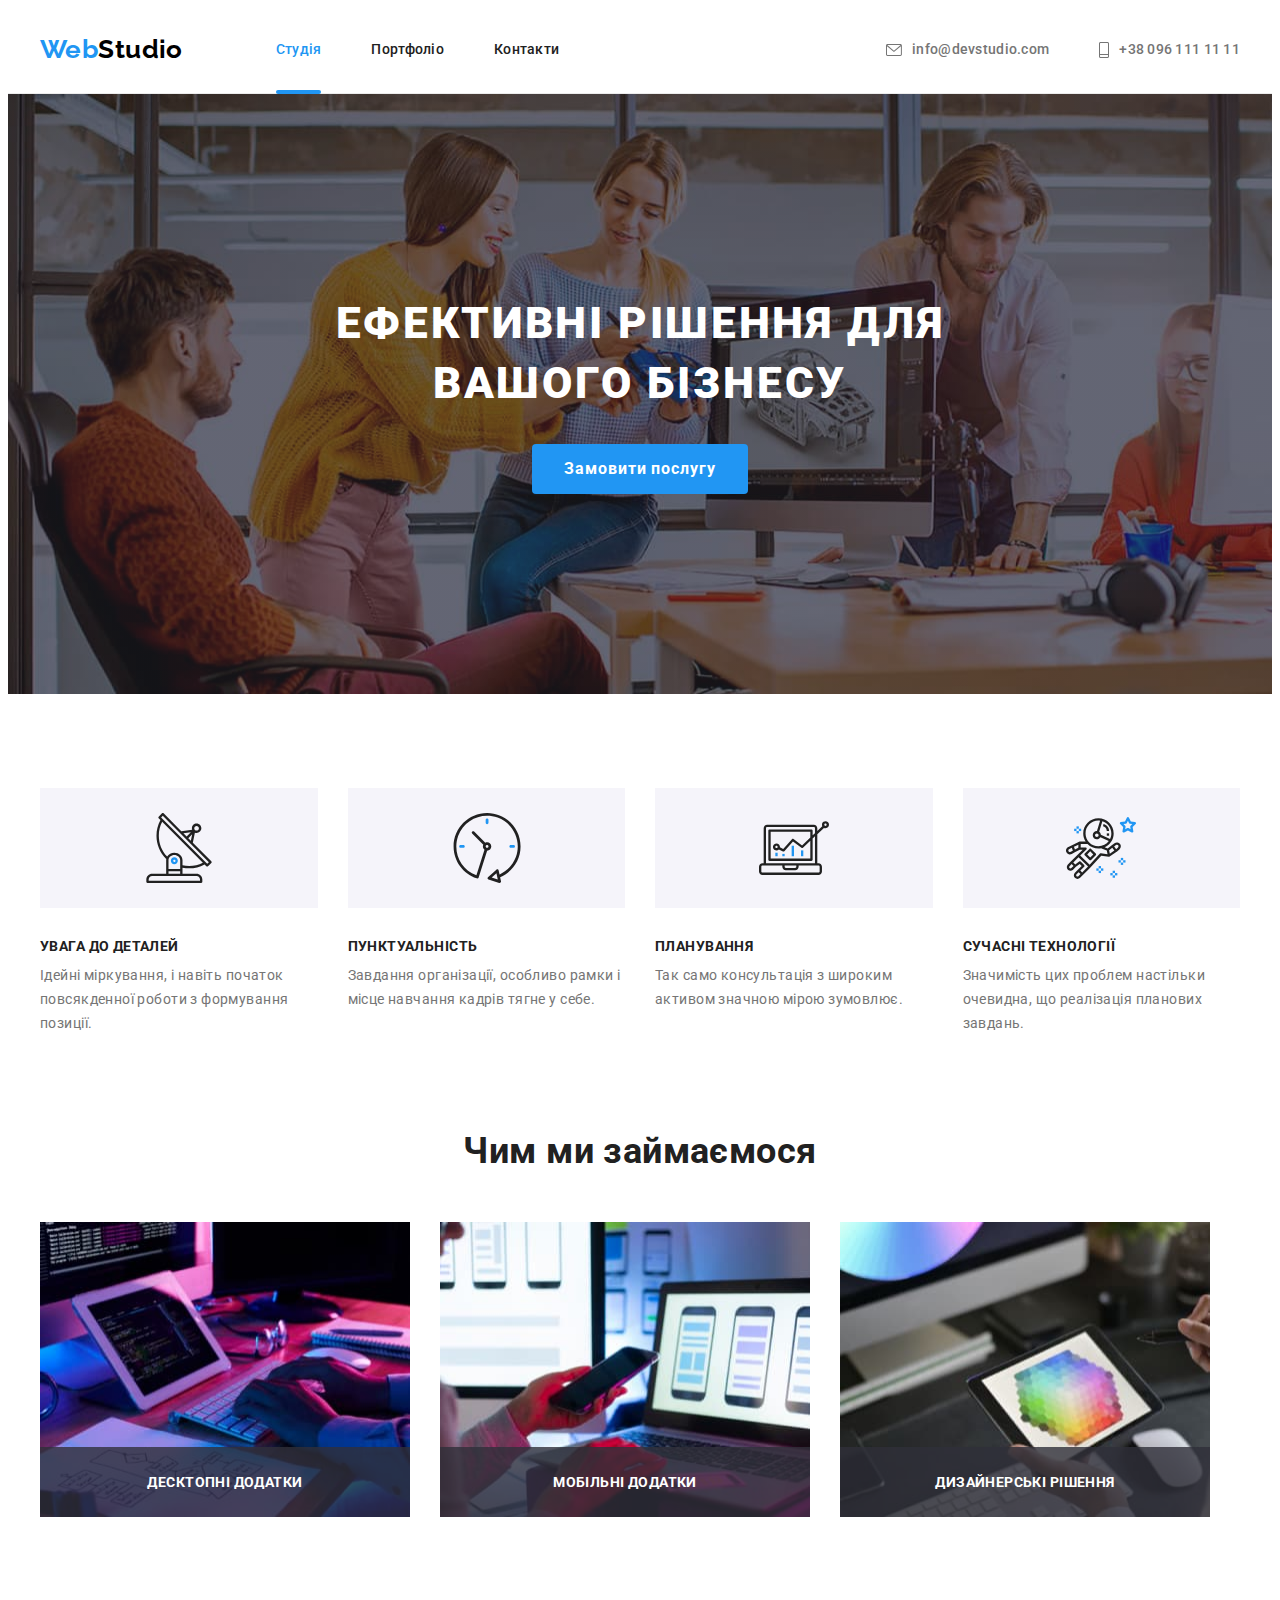
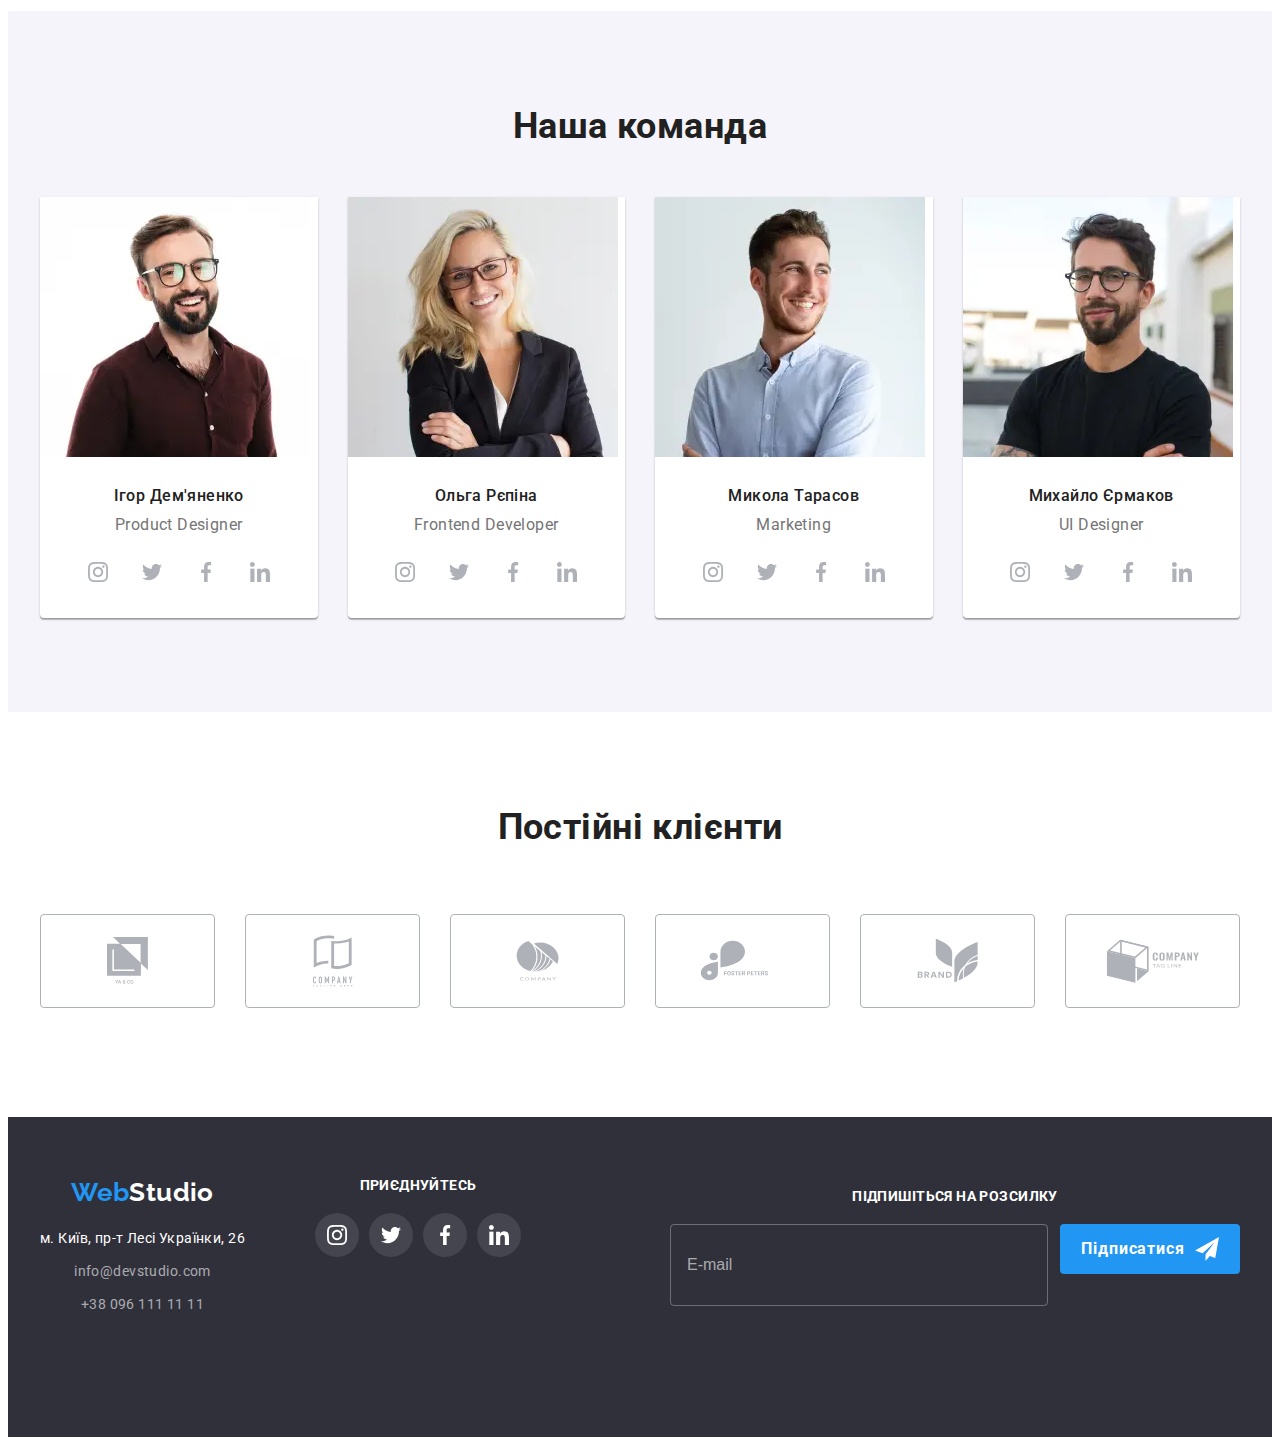
==== index.html @ ccbf3882 "added corrections mobile-menu" ====
<!DOCTYPE html>
<html lang="uk">

<head>
    <meta charset="UTF-8">
    <meta http-equiv="X-UA-Compatible" content="IE=edge">
    <meta name="viewport" content="width=<device-width>, initial-scale=1.0">
    <title>Студіяt</title>
    <link rel="preconnect" href="https://fonts.googleapis.com">
    <link rel="preconnect" href="https://fonts.gstatic.com" crossorigin>
    <link
        href="https://fonts.googleapis.com/css2?family=Raleway:wght@700&family=Roboto:wght@400;500;700;900&display=swap"
        rel="stylesheet">
    <link rel="stylesheet" href="https://cdnjs.cloudflare.com/ajax/libs/modern-normalize/1.1.0/modern-normalize.min.css"
        integrity="sha512-wpPYUAdjBVSE4KJnH1VR1HeZfpl1ub8YT/NKx4PuQ5NmX2tKuGu6U/JRp5y+Y8XG2tV+wKQpNHVUX03MfMFn9Q=="
        crossorigin="anonymous" referrerpolicy="no-referrer" />
    <link rel="stylesheet" href="./css/main.min.css">
</head>

<body>

    <header class="header">
        <div class="container header-container">
            <nav class="nav">
                <a class="header-logo link" href="./index.html" lang="en"><span class="part-logo">Web</span>Studio</a>
                <ul class="nav-list list">
                    <li class="nav-list__item"><a class="nav__link link current" href="./index.html">Студія</a></li>
                    <li class="nav-list__item"><a class="nav__link link" href="./portfolio.html">Портфоліо</a></li>
                    <li class="nav-list__item"><a class="nav__link link" href="">Контакти</a></li>
                </ul>
            </nav>
            <button type="button" class="mobile-open-btn" data-menu-open>
                <svg class="mobile-open-btn__icon" width="40" height="40" aria-label="Перемикач мобільного меню">
                    <use href="./images/symbol-defs.svg#burger-menu-icon"></use>
                </svg>
            </button>


            <ul class="contacts list">
                <li>
                    <a class="contact contact__mail link" href="mailto:info@devstudio.com">
                        <svg class="contact__icon" width="16" height="12">
                            <use href="./images/symbol-defs.svg#icon-envelope"></use>
                        </svg>
                        info@devstudio.com
                    </a>
                </li>
                <li>
                    <a class="contact contact__tel link" href="tel:+380961111111">
                        <svg class="contact__icon" width="10" height="16">
                            <use href="./images/symbol-defs.svg#icon-mobile"></use>
                        </svg>
                        +38 096 111 11 11
                    </a>
                </li>
            </ul>
        
        </div>
        <div class="mobile-menu" data-menu>
            <div class="container mobile-menu__container">
                <button type="button" class="mobile-close-btn" data-menu-close>
                    <svg class="mobile-close-btn__icon" width="40" height="40">
                        <use href="./images/symbol-defs.svg#icon-close_menu"></use>
                    </svg>
                </button>
                <ul class="menu-list list">
                    <li class="menu-list__item"><a class="menu__link link" href="./index.html">Студія</a></li>
                    <li class="menu-list__item"><a class="menu__link link" href="./portfolio.html">Портфоліо</a></li>
                    <li class="menu-list__item"><a class="menu__link link" href="">Контакти</a></li>
                </ul>

                <ul class="menu-contacts list">
                    <li class="menu-contact__icon">
                        <a class="menu-contact menu-contact__tel link" href="tel:+380961111111">
                            +38 096 111 11 11
                        </a>
                    </li>
                    <li class="menu-contact__icon">
                        <a class="menu-contact menu-contact__mail link" href="mailto:info@devstudio.com">
                            info@devstudio.com
                        </a>
                    </li>
                </ul>

                <ul class="menu-social list">
                    <li class="menu-social__item"><a href="" class="menu-social__link link"> Instagram </a></li>
                    <li class="menu-social__item"><a href="" class="menu-social__link link"> Twitter </a></li>
                    <li class="menu-social__item"><a href="" class="menu-social__link link"> Facebook </a></li>
                    <li class="menu-social__item"><a href="" class="menu-social__link link"> LinkedIn </a></li>
                </ul>
            </div>
        </div>
    </header>

    <main>

        <!-- Герой --> 
        <section class=" hero">
            <div class="container">
                <h1 class="hero-title"> Ефективні рішення для вашого бізнесу </h1>
                <button class="main-button" type="button" data-modal-open>Замовити послугу</button>
            </div>
        </section>

        <!---Переваги-->
        <section class="section"> 
            <h2 hidden> Переваги </h2>
            <div class="container">
            <ul class="features-list list">
                <li class="features-list__item">
                    <div class="features-icon">
                        <svg class="antenna-icon" width="70" height="70">
                            <use href="./images/symbol-defs.svg#icon-antenna"></use>
                        </svg>
                    </div>
                    <h3 class="title-list"> УВАГА ДО ДЕТАЛЕЙ </h3>
                    <p class="decription">
                        Ідейні міркування, і навіть початок повсякденної роботи з формування позиції.
                    </p>
                </li>

                <li class="features-list__item">
                    <div class="features-icon">
                        <svg class="antenna-icon" width="70" height="70">
                            <use href="./images/symbol-defs.svg#icon-clock"></use>
                        </svg>
                    </div>
                    <h3 class="title-list">ПУНКТУАЛЬНІСТЬ</h3>
                    <p class="decription">
                        Завдання організації, особливо рамки і місце навчання кадрів тягне у себе.
                    </p>
                </li>

                <li class="features-list__item">
                    <div class="features-icon">
                        <svg class="antenna-icon" width="70" height="70">
                            <use href="./images/symbol-defs.svg#icon-diagram"></use>
                        </svg>
                    </div>
                    <h3 class="title-list">ПЛАНУВАННЯ</h3>
                    <p class="decription">
                        Так само консультація з широким активом значною мірою зумовлює.
                    </p>
                </li>
                <li class="features-list__item">
                    <div class="features-icon">
                        <svg class="antenna-icon" width="70" height="70">
                            <use href="./images/symbol-defs.svg#icon-astronaut"></use>
                        </svg>
                    </div>
                    <h3 class="title-list">СУЧАСНІ ТЕХНОЛОГІЇ</h3>
                    <p class="decription">
                        Значимість цих проблем настільки очевидна, що реалізація планових завдань.
                    </p>
                </li>
            </ul>
            </div>
        </section>

        <!---Опис роботи-->
        <section class="section-work">
            <div class="container">
                <h2 class="title-section">Чим ми займаємося</h2>
                <ul class="work-list list">
                    <li class="work-list__item">
                        <img class="img" src="./images/hw-1/box-1.jpg" alt="Друкує на клавіатурі" width="370"
                            height="295">
                        <div class="desc-overlay">
                            Десктопні додатки
                        </div>
                    </li>
                    <li class="work-list__item">
                        <img class="img" src="./images/hw-1/box-2.jpg" alt="Працює з телефоном та ноутбуком" width="370"
                            height="295">
                        <div class="desc-overlay">
                            Мобільні додатки
                        </div>
                    </li>
                    <li class="work-list__item">
                        <img class="img" src="./images/hw-1/box-3.jpg" alt="Працює на планшеті" width="370"
                            height="295">
                        <div class="desc-overlay">
                            Дизайнерські рішення
                        </div>
                    </li>
                </ul>
            </div>
        </section>

        <!---Перелік команди-->
        <section class=" section section-team">
            <div class="container">
                <h2 class="title-section"> Наша команда </h2>
                <ul class="list-card list">
                    <li class="list-card__item">
                        <picture>
                            <source
                            srcset= "./images/hw-8/dextop-team-1.webp 1x, ./images/hw-8/dextop-team-1@2x.webp 2x"
                            media="(min-width: 1200px)"
                            type="image/webp"
                            >
                            <source srcset="./images/hw-8/dextop-team-1.jpg 1x, ./images/hw-8/dextop-team-1@2x.jpg 2x" media="(min-width: 1200px)">
                            <source srcset="./images/hw-8/tablet-team-1.webp 1x, ./images/hw-8/tablet-team-1@2x.webp 2x" media="(min-width: 768px)" type="image/webp">
                            <source srcset="./images/hw-8/tablet-team-1.jpg 1x, ./images/hw-8/tablet-team-1@2x.jpg 2x" media="(min-width: 768px)">
                            <source srcset="./images/hw-8/team-1.webp 1x, ./images/hw-8/team-1@2x.webp 2x" media="(max-width: 767px)" type="image/webp">
                            <source srcset="./images/hw-8/team-1.jpg 1x, ./images/hw-8/team-1@2x.jpg 2x" media="(max-width: 767px)" >
                        <img class="img-cards" src="./images/hw-8/team-1.jpg" alt="Чоловік в коричневій сорочці" >
                        </picture>
                        <div class="list-card-desc">
                            <h3 class="title-card"> Ігор Дем'яненко </h3>
                            <p lang="en" class="desc-card"> Product Designer </p>
                            <ul class="social-list list">
                                <li class="social-list__item">
                                    <a class="social-list__link" href="">
                                        <svg class="social-list__icon" width="20" height="20">
                                            <use href="./images/symbol-defs.svg#icon-instagram"></use>
                                        </svg>
                                    </a>
                                </li>
                                <li class="social-list__item">
                                    <a class="social-list__link" href="">
                                        <svg class="social-list__icon" width="20" height="20">
                                            <use href="./images/symbol-defs.svg#icon-twitter"></use>
                                        </svg>
                                    </a>
                                </li>
                                <li class="social-list__item">
                                    <a class="social-list__link" href="">
                                        <svg class="social-list__icon" width="20" height="20">
                                            <use href="./images/symbol-defs.svg#icon-facebook"></use>
                                        </svg>
                                    </a>
                                </li>
                                <li class="social-list__item">
                                    <a class="social-list__link" href="">
                                        <svg class="social-list__icon" width="20" height="20">
                                            <use href="./images/symbol-defs.svg#icon-linkedin"></use>
                                        </svg>
                                    </a>
                                </li>
                            </ul>
                        </div>
                    </li>

                    <li class="list-card__item">
                        <picture>
                            <source srcset="./images/hw-8/dextop-team-2.webp 1x, ./images/hw-8/dextop-team-2@2x.webp 2x"
                                media="(min-width: 1200px)" type="image/webp">
                            <source srcset="./images/hw-8/dextop-team-2.jpg 1x, ./images/hw-8/dextop-team-2@2x.jpg 2x"
                                media="(min-width: 1200px)">
                            <source srcset="./images/hw-8/tablet-team-2.webp 1x, ./images/hw-8/tablet-team-2@2x.webp 2x"
                                media="(min-width: 768px)" type="image/webp">
                            <source srcset="./images/hw-8/tablet-team-2.jpg 1x, ./images/hw-8/tablet-team-2@2x.jpg 2x"
                                media="(min-width: 768px)">
                            <source srcset="./images/hw-8/team-2.webp 1x, ./images/hw-8/team-2@2x.webp 2x" media="(max-width: 767px)"
                                type="image/webp">
                            <source srcset="./images/hw-8/team-2.jpg 1x, ./images/hw-8/team-2@2x.jpg 2x" media="(max-width: 767px)">
                            <img class="img-cards" src="./images/hw-8/team-2.jpg" alt="Жінка в піджаку">
                        </picture>

                        <div class="list-card-desc">
                            <h3 class="title-card"> Ольга Рєпіна </h3>
                            <p lang="en" class="desc-card"> Frontend Developer </p>
                            <ul class="social-list list">
                                <li class="social-list__item">
                                    <a class="social-list__link" href="">
                                        <svg class="social-list__icon" width="20" height="20">
                                            <use href="./images/symbol-defs.svg#icon-instagram"></use>
                                        </svg>
                                    </a>
                                </li>
                                <li class="social-list__item">
                                    <a class="social-list__link" href="">
                                        <svg class="social-list__icon" width="20" height="20">
                                            <use href="./images/symbol-defs.svg#icon-twitter"></use>
                                        </svg>
                                    </a>
                                </li>
                                <li class="social-list__item">
                                    <a class="social-list__link" href="">
                                        <svg class="social-list__icon" width="20" height="20">
                                            <use href="./images/symbol-defs.svg#icon-facebook"></use>
                                        </svg>
                                    </a>
                                </li>
                                <li class="social-list__item">
                                    <a class="social-list__link" href="">
                                        <svg class="social-list__icon" width="20" height="20">
                                            <use href="./images/symbol-defs.svg#icon-linkedin"></use>
                                        </svg>
                                    </a>
                                </li>
                            </ul>
                        </div>
                    </li>

                    <li class="list-card__item">
                        <picture>
                            <source srcset="./images/hw-8/dextop-team-3.webp 1x, ./images/hw-8/dextop-team-3@2x.webp 2x"
                                media="(min-width: 1200px)" type="image/webp">
                            <source srcset="./images/hw-8/dextop-team-3.jpg 1x, ./images/hw-8/dextop-team-3@2x.jpg 2x"
                                media="(min-width: 1200px)">
                            <source srcset="./images/hw-8/tablet-team-3.webp 1x, ./images/hw-8/tablet-team-3@2x.webp 2x"
                                media="(min-width: 768px)" type="image/webp">
                            <source srcset="./images/hw-8/tablet-team-3.jpg 1x, ./images/hw-8/tablet-team-3@2x.jpg 2x"
                                media="(min-width: 768px)">
                            <source srcset="./images/hw-8/team-3.webp 1x, ./images/hw-8/team-3@2x.webp 2x" media="(max-width: 767px)"
                                type="image/webp">
                            <source srcset="./images/hw-8/team-3.jpg 1x, ./images/hw-8/team-3@2x.jpg 2x" media="(max-width: 767px)">
                            <img class="img-cards" src="./images/hw-8/team-3.jpg" alt="Чоловік в синій сорочці">
                        </picture>
                        
                        <div class="list-card-desc">
                            <h3 class="title-card"> Микола Тарасов </h3>
                            <p lang="en" class="desc-card"> Marketing </p>
                            <ul class="social-list list">
                                <li class="social-list__item">
                                    <a class="social-list__link" href="">
                                        <svg class="social-list__icon" width="20" height="20">
                                            <use href="./images/symbol-defs.svg#icon-instagram"></use>
                                        </svg>
                                    </a>
                                </li>
                                <li class="social-list__item">
                                    <a class="social-list__link" href="">
                                        <svg class="social-list__icon" width="20" height="20">
                                            <use href="./images/symbol-defs.svg#icon-twitter"></use>
                                        </svg>
                                    </a>
                                </li>
                                <li class="social-list__item">
                                    <a class="social-list__link" href="">
                                        <svg class="social-list__icon" width="20" height="20">
                                            <use href="./images/symbol-defs.svg#icon-facebook"></use>
                                        </svg>
                                    </a>
                                </li>
                                <li class="social-list__item">
                                    <a class="social-list__link" href="">
                                        <svg class="social-list__icon" width="20" height="20">
                                            <use href="./images/symbol-defs.svg#icon-linkedin"></use>
                                        </svg>
                                    </a>
                                </li>
                            </ul>
                        </div>
                    </li>

                    <li class="list-card__item">
                        <picture>
                            <source srcset="./images/hw-8/dextop-team-4.webp 1x, ./images/hw-8/dextop-team-4@2x.webp 2x"
                                media="(min-width: 1200px)" type="image/webp">
                            <source srcset="./images/hw-8/dextop-team-4.jpg 1x, ./images/hw-8/dextop-team-4@2x.jpg 2x"
                                media="(min-width: 1200px)">
                            <source srcset="./images/hw-8/tablet-team-4.webp 1x, ./images/hw-8/tablet-team-4@2x.webp 2x"
                                media="(min-width: 768px)" type="image/webp">
                            <source srcset="./images/hw-8/tablet-team-4.jpg 1x, ./images/hw-8/tablet-team-4@2x.jpg 2x"
                                media="(min-width: 768px)">
                            <source srcset="./images/hw-8/team-4.webp 1x, ./images/hw-8/team-4@2x.webp 2x" media="(max-width: 767px)"
                                type="image/webp">
                            <source srcset="./images/hw-8/team-4.jpg 1x, ./images/hw-8/team-4@2x.jpg 2x" media="(max-width: 767px)">
                            <img class="img-cards" src="./images/hw-8/team-4.jpg" alt="Чоловік в чорній футболці">
                        </picture>
                        
                        <div class="list-card-desc">
                            <h3 class="title-card"> Михайло Єрмаков </h3>
                            <p lang="en" class="desc-card"> UI Designer </p>
                            <ul class="social-list list">
                                <li class="social-list__item">
                                    <a class="social-list__link" href="">
                                        <svg class="social-list__icon" width="20" height="20">
                                            <use href="./images/symbol-defs.svg#icon-instagram"></use>
                                        </svg>
                                    </a>
                                </li>
                                <li class="social-list__item">
                                    <a class="social-list__link" href="">
                                        <svg class="social-list__icon" width="20" height="20">
                                            <use href="./images/symbol-defs.svg#icon-twitter"></use>
                                        </svg>
                                    </a>
                                </li>
                                <li class="social-list__item">
                                    <a class="social-list__link" href="">
                                        <svg class="social-list__icon" width="20" height="20">
                                            <use href="./images/symbol-defs.svg#icon-facebook"></use>
                                        </svg>
                                    </a>
                                </li>
                                <li class="social-list__item">
                                    <a class="social-list__link" href="">
                                        <svg class="social-list__icon" width="20" height="20">
                                            <use href="./images/symbol-defs.svg#icon-linkedin"></use>
                                        </svg>
                                    </a>
                                </li>
                            </ul>
                        </div>
                    </li>
                </ul>
            </div>
        </section>

        <!---Постійні клієнти -->

        <section class="section">
            <div class="container">
                <h2 class="title-section">Постійні клієнти</h2>
                <ul class="clients-list list">
                    <li class="clients-list__item">
                        <a class="clients-list__link link" href="">
                            <svg class="clients-list__icon" width="41" height="47">
                                <use href="./images/symbol-defs.svg#company-first"></use>
                            </svg>
                        </a>
                    </li>
                    <li class="clients-list__item">
                        <a class="clients-list__link link" href="">
                            <svg class="clients-list__icon" width="40" height="52">
                                <use href="./images/symbol-defs.svg#company-second"></use>
                            </svg>
                        </a>
                    </li>
                    <li class="clients-list__item">
                        <a class="clients-list__link link" href="">
                            <svg class="clients-list__icon" width="43" height="41">
                                <use href="./images/symbol-defs.svg#company-third"></use>
                            </svg>
                        </a>
                    </li>
                    <li class="clients-list__item">
                        <a class="clients-list__link link" href="">
                            <svg class="clients-list__icon" width="85" height="41">
                                <use href="./images/symbol-defs.svg#company-fourth"></use>
                            </svg>
                        </a>
                    </li>
                    <li class="clients-list__item">
                        <a class="clients-list__link link" href="">
                            <svg class="clients-list__icon" width="62" height="45">
                                <use href="./images/symbol-defs.svg#company-fifth"></use>
                            </svg>
                        </a>
                    </li>
                    <li class="clients-list__item">
                        <a class="clients-list__link link" href="">
                            <svg class="clients-list__icon" width="94" height="44">
                                <use href="./images/symbol-defs.svg#company-sixth"></use>
                            </svg>
                        </a>
                    </li>
                </ul>
            </div>

        </section>
    </main>

    <footer class="footer">
        <div class="container footer-container">
            <div class="tablet__footer-container">
                <div class="footer-address">
                    <a class="footer-logo link" href="./index.html" lang="en"> <span class="part-logo">Web</span>Studio</a>
                    <address class="address">
                    <ul class="address-list list">
                        <li class="address-list__item"><a class="address-link link"
                                href="https://goo.gl/maps/sUj56XeYTJr8YGq59" target="_blank"
                                rel="noreferrer noopener">м. Київ, пр-т Лесі Українки, 26</a> </li>
                        <li class="address-list__item"><a class="address-contact-link link"
                                href="mailto:info@devstudio.com"> info@devstudio.com</a>
                        <li class="address-list__item"><a class="address-contact-link link" href="tel:+380961111111"> +38
                                096 111 11 11</a>
                    </ul>
                    </address>
                </div>
                <div class="footer-social">
                    <p class="title-social">Приєднуйтесь</p>
                    <ul class="footer-social-list list">
                        <li class="footer-social-list__item">
                            <a class="footer-social-list__link" href="">
                            <svg class="footer-social-list__icon" width="20" height="20">
                                <use href="./images/symbol-defs.svg#icon-instagram"></use>
                            </svg>
                            </a>
                        </li>
                        <li class="footer-social-list__item">
                            <a class="footer-social-list__link" href="">
                            <svg class="footer-social-list__icon" width="20" height="20">
                                <use href="./images/symbol-defs.svg#icon-twitter"></use>
                            </svg>
                            </a>
                        </li>
                        <li class="footer-social-list__item">
                            <a class="footer-social-list__link" href="">
                            <svg class="footer-social-list__icon" width="20" height="20">
                                <use href="./images/symbol-defs.svg#icon-facebook"></use>
                            </svg>
                            </a>
                        </li>
                        <li class="footer-social-list__item">
                            <a class="footer-social-list__link" href="">
                            <svg class="footer-social-list__icon" width="20" height="20">
                                <use href="./images/symbol-defs.svg#icon-linkedin"></use>
                            </svg>
                            </a>
                        </li>
                    </ul>
                </div>
            </div>

            <form class="form-subscription">
                <div class="footer-title-subscription">
                    <b class="title-subscription">Підпишіться на розсилку</b>
                </div>
                <div class="form-field-subscription">
                    <label>
                        <input class="email-subscription" type="email" name="email" placeholder="E-mail">
                    </label>
                    <button type="submit" class="btn-subscription">
                        <span> Підписатися</span>
                        <svg class="img-subscription" width="24" height="24">
                            <use href="./images/symbol-defs.svg#icon-send"></use>
                        </svg>
                    </button>
                </div>
            </form>
        </div>
    </footer>
    
    <div class="backdrop is-hidden" data-modal>
        <div class="modal">
            <button class="modal__btn_close" type="button" data-modal-close>
                <svg class="modal__icon_close" width="18" height="18">
                    <use href="./images/symbol-defs.svg#icon-close"></use>
                </svg>
            </button>

            <form class="contact-form">
                <b class="contact-title-form">Залиште свої дані, ми вам передзвонимо</b>

                <div>
                    <label class="form-field">
                        <span class="form-field__name"> Ім'я </span>
                        <span class="contact-form-wrapper">
                            <input class="contact-form__input" type="text" name="username">
                            <svg class="contact-form__img" width="18" height="18">
                                <use href="./images/symbol-defs.svg#icon-men"></use>
                            </svg>
                        </span>
                    </label>
                </div>
                <div>
                    <label class="form-field">
                        <span class="form-field__name"> Телефон </span>
                        <span class="contact-form-wrapper">
                            <input class="contact-form__input" type="tel" name="tel">
                            <svg class="contact-form__img" width="18" height="18">
                                <use href="./images/symbol-defs.svg#icon-tel"></use>
                            </svg>
                        </span>
                    </label>
                </div>
                <div>
                    <label class="form-field">
                        <span class="form-field__name"> Пошта </span>
                        <span class="contact-form-wrapper">
                            <input class="contact-form__input" type="email" name="email">
                            <svg class="contact-form__img" width="18" height="18">
                                <use href="./images/symbol-defs.svg#icon-mail"></use>
                            </svg>
                        </span>
                    </label>
                </div>
                <div>
                    <label class="form-field">
                        <span class="form-field__name">Коментар</span>
                        <textarea class="contact-form__message" name="message" placeholder="Введіть текст"></textarea>
                    </label>

                </div>
                <div class="contact-form-checkbox">
                    <input class="contact-checkbox__input visually-hidden" type="checkbox" name="accept-policy" id="checkbox" required>
                    <label class="contact-form-checkbox__label" for="checkbox">
                        <span>Погоджуюся з розсилкою та приймаю</span>  <a class="contact-checkbox__link" href="">Умови договору</a>
                    </label>
                </div>
                <button class="contact-btn_submit" type="submit"> Відправити </button>
            </form>
        </div>
    </div>
    <script src="./js/modal.js"> </script>
    <script src="./js/menu.js"></script>
</body>

</html>
---- css/main.min.css ----
:root{--primary-text-color: #757575;--title-text-color: #212121;--accent-color: #2196F3;--primary-white-color: #ffffff;--background-dark: #2F303A;--background-light: #fff;--primary-font-family: "Roboto", sans-serif;--secondary-font-family: "Raleway", sans-serif}.visually-hidden{position:absolute;width:1px;height:1px;margin:-1px;border:0;padding:0;white-space:nowrap;clip-path:inset(100%);clip:rect(0 0 0 0);overflow:hidden}h1,h2,h3,h4,p{margin-top:0;margin-bottom:0}ul{margin-top:0;margin-bottom:0;padding-left:0}img{display:block;max-width:100%}body{font-family:var(--primary-font-family);letter-spacing:.03em;font-size:14px;background-color:var(--background-light);color:var(--primary-text-color)}.link{text-decoration:none}.list{list-style:none}.container{padding-left:15px;padding-right:15px}@media screen and (min-width: 480px){.container{width:480px;margin-left:auto;margin-right:auto}}@media screen and (min-width: 768px){.container{width:768px}}@media screen and (min-width: 1200px){.container{width:1200px}}.section{padding-top:60px;padding-bottom:60px}@media screen and (min-width: 1200px){.section{padding-top:94px;padding-bottom:94px}}.section-team{background-color:#f5f4fa}.section-work{padding-bottom:94px}.title-section{font-size:28px;font-weight:700;line-height:1.17;text-align:center;color:var(--title-text-color)}@media screen and (min-width: 1200px){.title-section{font-size:36px;font-weight:700;line-height:1.17}}.header{position:relative;padding-top:10px;padding-bottom:10px;border-bottom:1px solid #ececec}@media screen and (min-width: 768px){.header{padding-top:21px;padding-bottom:21px}}@media screen and (min-width: 1200px){.header{padding-top:24px;padding-bottom:25px}}.header-container{display:flex;justify-content:space-between;align-items:center}.header-logo{font-size:24px;font-weight:700;line-height:1.17;font-family:var(--secondary-font-family);color:#000}@media screen and (min-width: 768px){.header-logo{margin-right:87px}}@media screen and (min-width: 1200px){.header-logo{margin-right:93px;font-size:26px;font-weight:700;line-height:1.38}}.part-logo{color:var(--accent-color)}.nav{display:flex;align-items:center}.nav-list{display:flex;justify-content:space-between}.nav-list__item:not(:last-child){margin-right:50px}.nav__link{display:block;color:var(--title-text-color);font-family:inherit;font-size:14px;font-weight:500;line-height:1.14;letter-spacing:.02em;transition-property:color;transition-duration:250ms;transition-timing-function:cubic-bezier(0.4, 0, 0.2, 1);transition-delay:0ms}.nav__link:hover,.nav__link:focus{color:var(--accent-color)}.current{position:relative;color:var(--accent-color)}.current::after{position:absolute;top:46px;left:0;content:" ";display:block;width:100%;height:4px;border-radius:2px;background-color:var(--accent-color)}@media screen and (min-width: 1200px){.current::after{top:48px}}.contacts{display:flex;margin-left:78px}@media screen and (min-width: 1200px){.contacts{margin-left:auto}}.contact{display:flex;align-items:center;transition-property:color;transition-duration:250ms;transition-timing-function:cubic-bezier(0.4, 0, 0.2, 1);transition-delay:0ms;color:inherit;font-weight:500;line-height:1.1;letter-spacing:.02em}.contact__mail{margin-right:50px}.contact:hover,.contact:focus{color:var(--accent-color)}.contact__icon{margin-right:10px;fill:currentColor}@media screen and (min-width: 768px){.mobile-menu{display:none}.mobile-open-btn{display:none}}@media screen and (max-width: 1199px){.contacts{display:flex;flex-direction:column;margin-left:78px}.contact{display:flex;align-items:center;color:inherit;font-size:12px;font-weight:500;line-height:1.17;letter-spacing:.02em}.contact__mail{margin-bottom:10px}.contact:hover,.contact:focus{color:var(--accent-color)}.contact__icon{margin-right:10px;fill:currentColor}}@media screen and (max-width: 767px){.nav-list{display:none}.contacts{display:none}.mobile-menu__container{position:relative;padding-top:48px;padding-left:40px;padding-bottom:48px}.mobile-menu{position:absolute;top:0;left:0;width:100%;height:100vh;overflow:auto;background-color:#fff;opacity:0;visibility:hidden;pointer-events:none}.mobile-menu.is-open{opacity:1;visibility:visible;pointer-events:auto}.mobile-open-btn{padding:0px;display:flex;justify-content:center;align-items:center;background-color:rgba(0,0,0,0);border:none}.mobile-close-btn{position:absolute;top:10px;right:15px;padding:0;background-color:rgba(0,0,0,0);border:none;transition-property:color;transition-duration:250ms;transition-timing-function:cubic-bezier(0.4, 0, 0.2, 1);transition-delay:0ms}.mobile-close-btn:focus{color:var(--accent-color)}.menu-list{margin-bottom:306px}.menu-list__item:not(:last-child){margin-bottom:32px}.menu__link{color:var(--title-text-color);font-family:inherit;font-size:40px;font-weight:500;line-height:1.17;transition-property:color;transition-duration:250ms;transition-timing-function:cubic-bezier(0.4, 0, 0.2, 1);transition-delay:0ms}.menu__link:hover,.menu__link:focus{color:var(--accent-color)}.menu-contact__icon{margin-bottom:32px}.menu-contacts{margin-bottom:64px}.menu-contact__tel{font-family:inherit;font-size:34px;font-weight:500;line-height:1.17;color:var(--accent-color)}.menu-contact__mail{font-family:inherit;font-size:24px;font-weight:500;line-height:1.17;color:inherit}.menu-social{display:flex;align-items:center}.menu-social__link{display:inline-block;font-size:18px;font-weight:500;line-height:1.22;color:var(--accent-color)}.menu-social__item:not(:last-child)::after{content:"";margin-left:10px;margin-right:10px;width:22px;height:0;border:1px solid rgba(33,33,33,.2);transform:rotate(90deg)}}.hero{padding-top:118px;padding-bottom:118px;margin-right:auto;margin-left:auto;min-width:480px;text-align:center;background-image:linear-gradient(rgba(47, 48, 58, 0.4), rgba(47, 48, 58, 0.4)),url(../images/hw-8/hero-img.jpg);background-size:cover;background-color:#c4c4c4}@media(min-device-pixel-ratio: 2),(min-resolution: 192dpi),(min-resolution: 2dppx){.hero{background-image:linear-gradient(rgba(47, 48, 58, 0.4), rgba(47, 48, 58, 0.4)),url(../images/hw-8/hero-img@2x.jpg)}}.hero-title{width:360px;margin:auto;font-size:26px;font-weight:900;line-height:1.62;text-align:center;letter-spacing:.06em;text-transform:uppercase;color:var(--primary-white-color)}.main-button{min-width:200px;padding:10px 24px;margin-top:30px;font-family:inherit;font-size:16px;font-weight:700;line-height:1.88;text-align:center;letter-spacing:.06em;border:rgba(0,0,0,0);border-radius:4px;color:var(--primary-white-color);background-color:var(--accent-color);cursor:pointer;transition-property:background-color;transition-duration:250ms;transition-timing-function:cubic-bezier(0.4, 0, 0.2, 1);transition-delay:0ms}.main-button:hover,.main-button:focus{background-color:#188ce8}@media screen and (min-width: 768px){.hero{background-image:linear-gradient(rgba(47, 48, 58, 0.4), rgba(47, 48, 58, 0.4)),url(../images/hw-8/hero-tablet.jpg);background-size:cover;background-color:#c4c4c4}}@media screen and (min-width: 768px)and (min-device-pixel-ratio: 2),screen and (min-width: 768px)and (min-resolution: 192dpi),screen and (min-width: 768px)and (min-resolution: 2dppx){.hero{background-image:linear-gradient(rgba(47, 48, 58, 0.4), rgba(47, 48, 58, 0.4)),url(../images/hw-8/hero-tablet@2x.jpg)}}@media screen and (min-width: 1200px){.hero{max-width:1600px;padding-top:200px;padding-bottom:200px;background-image:linear-gradient(rgba(47, 48, 58, 0.4), rgba(47, 48, 58, 0.4)),url(../images/hw-8/hero-dextop.jpg);background-size:cover;background-color:#c4c4c4}}@media screen and (min-width: 1200px)and (min-device-pixel-ratio: 2),screen and (min-width: 1200px)and (min-resolution: 192dpi),screen and (min-width: 1200px)and (min-resolution: 2dppx){.hero{background-image:linear-gradient(rgba(47, 48, 58, 0.4), rgba(47, 48, 58, 0.4)),url(../images/hw-8/hero-dextop@2x.jpg)}}@media screen and (min-width: 1200px){.hero-title{width:696px;margin:auto;font-size:44px;font-weight:900;line-height:1.36}}@media screen and (min-width: 1200px){.main-button{min-width:216px;padding:10px 30px}}.features-icon{display:flex;justify-content:center;align-items:center;height:120px;background-color:#f5f4fa}.features-list__item{width:450px}.title-list{margin-top:30px;font-size:14px;font-weight:700;line-height:1.17;text-transform:uppercase;text-align:center;color:var(--title-text-color)}.decription{font-size:14px;font-weight:400;line-height:1.71;margin-top:10px}@media screen and (min-width: 768px){.features-list{display:flex;flex-wrap:wrap;margin:-15px}.features-list__item{width:calc((100% - 60px)/2);margin:15px}.features-icon{display:flex;justify-content:center;align-items:center;height:120px;background-color:#f5f4fa}.title-list{text-align:left}}@media screen and (min-width: 1200px){.features-list{margin:-15px}.features-list__item{width:calc((100% - 120px)/4);margin:15px}}@media screen and (max-width: 1199px){.section-work{display:none}}.work-list{display:flex;margin-top:50px;margin-right:-30px}.work-list__item{position:relative;margin-right:30px}.desc-overlay{position:absolute;bottom:0;left:0;width:100%;height:70px;display:flex;justify-content:center;align-items:center;background-color:rgba(47,48,58,.8);color:var(--primary-white-color);text-transform:uppercase;font-weight:700;font-size:14px;line-height:1.2}.title-card{font-size:16px;font-weight:500;line-height:1.17;text-align:center;color:var(--title-text-color)}.list-card{display:flex;flex-wrap:wrap;margin-top:30px}@media screen and (min-width: 768px){.list-card{gap:30px}}@media screen and (min-width: 1200px){.list-card{margin-top:50px}}.list-card__item{box-shadow:0px 1px 3px rgba(0,0,0,.12),0px 1px 1px rgba(0,0,0,.14),0px 2px 1px rgba(0,0,0,.2);border-radius:0px 0px 4px 4px;background-color:#fff}@media screen and (min-width: 768px){.list-card__item{width:calc((100% - 30px)/2)}}@media(min-width: 768px)and (max-width: 1199px){.list-card__item{margin-bottom:30px}}@media screen and (min-width: 1200px){.list-card__item{width:calc((100% - 90px)/4)}}.list-card-desc{padding-top:30px;padding-bottom:24px;padding-left:auto;padding-right:auto}.desc-card{margin-top:10px;font-size:16px;font-weight:400;line-height:1.17;text-align:center}.social-list{margin-top:16px;display:flex;justify-content:center}.social-list__item:not(:last-child){margin-right:10px}.social-list__link{display:flex;align-items:center;justify-content:center;width:44px;height:44px;background-color:var(--primary-white-color);border-radius:50%;transition-property:background-color;transition-duration:250ms;transition-timing-function:cubic-bezier(0.4, 0, 0.2, 1);transition-delay:0ms}.social-list__link:hover,.social-list__link:focus{background-color:var(--accent-color)}.social-list__icon{fill:#afb1b8}@media screen and (min-width: 1200px){.social-list__icon{transition-property:fill;transition-duration:250ms;transition-timing-function:cubic-bezier(0.4, 0, 0.2, 1);transition-delay:0ms}.social-list__link:hover .social-list__icon,.social-list__link:focus .social-list__icon{fill:var(--primary-white-color)}}.clients-list{display:flex;flex-wrap:wrap;margin-top:30px;margin-right:-15px;margin-left:-15px;color:#afb1b8}@media screen and (min-width: 1200px){.clients-list{flex-wrap:nowrap;margin-top:50px}}.clients-list__item{width:calc((100% - 60px)/2);margin:15px}@media screen and (min-width: 768px){.clients-list__item{width:calc((100% - 90px)/3)}}.clients-list__link{display:flex;height:92px;justify-content:center;align-items:center;border:1px solid #afb1b8;border-radius:4px;transition-duration:250ms;transition-property:border;transition-timing-function:cubic-bezier(0.4, 0, 0.2, 1);transition-delay:0ms}.clients-list__link:hover,.clients-list__link:focus{border:1px solid var(--accent-color)}@media screen and (min-width: 1200px){.clients-list__link:not(:last-child){margin-right:30px}}.clients-list__icon{fill:#afb1b8;transition-property:fill;transition-duration:250ms;transition-timing-function:cubic-bezier(0.4, 0, 0.2, 1);transition-delay:0ms}.clients-list__link:hover .clients-list__icon,.clients-list__link:focus .clients-list__icon{fill:var(--accent-color)}.button{padding:6px 22px;border:rgba(0,0,0,0);font-family:inherit;font-size:16px;font-weight:500;line-height:1.63;text-align:center;color:var(--title-text-color);cursor:pointer;border-radius:4px;transition:background-color 250ms cubic-bezier(0.4, 0, 0.2, 1),color 250ms cubic-bezier(0.4, 0, 0.2, 1),box-shadow 250ms cubic-bezier(0.4, 0, 0.2, 1)}.button:hover,.button:focus{color:var(--primary-white-color);background-color:var(--accent-color);box-shadow:0px 3px 1px rgba(0,0,0,.1),0px 1px 2px rgba(0,0,0,.08),0px 2px 2px rgba(0,0,0,.12)}.button-list{display:flex;flex-wrap:wrap;justify-content:center;margin-bottom:40px}@media screen and (min-width: 768px){.button-list{margin-bottom:30px}}@media screen and (min-width: 1200px){.button-list{margin-bottom:50px}}.button-list__item{background-color:#f5f4fa;margin-bottom:15px}.button-list__item:not(:last-child){margin-right:8px}@media screen and (min-width: 768px){.projects-list{display:flex;flex-wrap:wrap;margin-right:-30px;margin-bottom:-30px}}.projects-list__item{margin-right:30px;margin-bottom:30px}.project-list__link{display:block;transition-property:box-shadow;transition-duration:250ms;transition-timing-function:cubic-bezier(0.4, 0, 0.2, 1);transition-delay:0ms}.project-list__link:hover,.project-list__link:focus{box-shadow:0px 1px 1px rgba(0,0,0,.12),0px 4px 4px rgba(0,0,0,.06),1px 4px 6px rgba(0,0,0,.16)}.project-card{width:450px;padding:20px 24px;border:1px solid #eee;border-top:none}@media(min-width: 768px)and (max-width: 1199px){.project-card{width:354px}}@media screen and (min-width: 1200px){.project-card{width:370px}}.project-title{margin-bottom:4px;font-size:18px;font-weight:700;line-height:2;letter-spacing:.06em;color:var(--title-text-color)}.project-desc{font-size:16px;font-weight:400;line-height:1.88;color:var(--primary-text-color)}.project-img{position:relative;overflow:hidden}.overlay{position:absolute;top:0;left:0;width:100%;height:100%;background-color:var(--accent-color);color:var(--primary-white-color);opacity:0;transform:translateY(100%);transition:opacity 250ms cubic-bezier(0.4, 0, 0.2, 1),transform 250ms cubic-bezier(0.4, 0, 0.2, 1);padding:63px 24px;font-family:inherit;font-weight:400;font-size:18px;line-height:1.5}.project-list__link:hover .overlay{opacity:1;transform:translateY(0)}.footer{padding-top:60px;padding-bottom:60px;background-color:var(--background-dark)}.footer-logo{font-size:24px;font-weight:700;line-height:1.17;color:var(--primary-white-color);font-family:var(--secondary-font-family)}@media screen and (min-width: 1200px){.footer-logo{font-size:26px}}.address{margin-top:20px;font-style:normal;font-size:14px;font-weight:400;line-height:1.71}.address-list__item:not(:last-child){margin-bottom:8px}@media screen and (min-width: 1200px){.address-list__item:not(:last-child){margin-bottom:9px}}.address-link{color:var(--primary-white-color);transition-property:color;transition-duration:250ms;transition-timing-function:cubic-bezier(0.4, 0, 0.2, 1);transition-delay:0ms}.address-link:hover,.address-link:focus{color:var(--accent-color)}.address-contact-link{color:rgba(255,255,255,.6);transition-property:color;transition-duration:250ms;transition-timing-function:cubic-bezier(0.4, 0, 0.2, 1);transition-delay:0ms}.address-contact-link:hover,.address-contact-link:focus{color:var(--accent-color)}.footer-container{text-align:center}@media screen and (min-width: 1200px){.footer-container{display:flex;align-items:baseline}}@media screen and (min-width: 768px){.tablet__footer-container{display:flex;justify-content:center;text-align:center}}.footer-address{margin-bottom:60px}@media screen and (min-width: 768px){.footer-address{margin-right:165px}}@media screen and (min-width: 1200px){.footer-address{margin-right:70px}}.title-social{margin-bottom:20px;font-size:14px;font-weight:700;line-height:1.17;text-transform:uppercase;color:var(--primary-white-color)}.footer-social-list{display:flex;justify-content:center;margin-bottom:60px}.footer-social-list__item:not(:last-child){margin-right:10px}.footer-social-list__link{display:flex;align-items:center;justify-content:center;width:44px;height:44px;color:var(--primary-white-color);background-color:rgba(255,255,255,.1);border-radius:50%;transition-property:background-color;transition-duration:250ms;transition-timing-function:cubic-bezier(0.4, 0, 0.2, 1);transition-delay:0ms}.footer-social-list__link:hover,.footer-social-list__link:focus{background-color:var(--accent-color)}.footer-social-list__icon{fill:currentColor;transition-property:fill;transition-duration:250ms;transition-timing-function:cubic-bezier(0.4, 0, 0.2, 1);transition-delay:0ms}.footer-social-list__link:hover .footer-social-list__icon,.footer-social-list__link:focus .footer-social-list__icon{fill:var(--primary-white-color)}@media screen and (min-width: 1200px){.form-subscription{width:570px;margin-left:auto}.form-field-subscription{display:flex}}.footer-title-subscription{margin-bottom:20px}.title-subscription{font-size:14px;font-weight:700;line-height:1.17;text-transform:uppercase;color:var(--primary-white-color)}.email-subscription{width:450px;height:50px;padding-top:15px;padding-left:16px;padding-bottom:15px;border:1px solid rgba(255,255,255,.3);border-radius:4px;color:var(--primary-white-color);background-color:rgba(0,0,0,0);font-size:16px;font-weight:400;line-height:1.25}@media screen and (min-width: 1200px){.email-subscription{width:358px}}.email-subscription::placeholder{color:rgba(255,255,255,.6)}.email-subscription:focus{outline:none}.btn-subscription{display:flex;align-items:center;justify-content:center;width:200px;height:50px;font-family:inherit;font-size:16px;font-weight:700;line-height:1.88;text-align:center;letter-spacing:.06em;background-color:#2196f3;color:var(--primary-white-color);border:rgba(0,0,0,0);border-radius:4px}@media screen and (max-width: 1199px){.btn-subscription{margin-top:20px;margin-right:auto;margin-left:auto}}@media screen and (min-width: 1200px){.btn-subscription{margin-left:12px}}.img-subscription{fill:var(--primary-white-color);margin-left:12px}@media screen and (min-width: 10px){.img-subscription{margin-left:10px}}.backdrop{position:fixed;top:0;left:0;width:100%;height:100%;background:rgba(47,48,58,.4);opacity:1;transition:opacity 250ms cubic-bezier(0.4, 0, 0.2, 1),visibility 250ms cubic-bezier(0.4, 0, 0.2, 1),scale 250ms cubic-bezier(0.4, 0, 0.2, 1)}.backdrop.is-hidden{opacity:0;scale:1.5;visibility:hidden;pointer-events:none}.modal{position:absolute;top:50%;left:50%;transform:translate(-50%, -50%);width:450px;height:609px;padding:40px;background-color:var(--primary-white-color)}@media screen and (min-width: 1200px){.modal{width:528px;height:581px}}.modal__btn_close{position:absolute;top:8px;right:8px;display:flex;align-items:center;justify-content:center;width:30px;height:30px;padding:0;background-color:rgba(0,0,0,0);border-radius:50%;border:1px solid rgba(0,0,0,.1);cursor:pointer}.modal__btn_close:focus{fill:var(--accent-color)}.contact-title-form{display:block;margin-bottom:12px;font-size:20px;font-weight:700;line-height:1.5;text-align:center;color:var(--title-text-color)}@media screen and (min-width: 1200px){.contact-title-form{line-height:1.2}}.form-field{display:block}.form-field__name{display:block;margin-bottom:4px;font-size:12px;font-weight:400;line-height:1.17;letter-spacing:.01em}.contact-form-wrapper{position:relative;margin-bottom:10px;display:block}.contact-form__input{width:100%;height:40px;padding-left:40px;border:1px solid rgba(33,33,33,.2);border-radius:4px;transition:border-color 250ms cubic-bezier(0.4, 0, 0.2, 1)}.contact-form__input:focus{outline:none;border-color:#2196f3}.contact-form__img{position:absolute;top:50%;left:12px;transform:translateY(-50%);transition:fill 250ms cubic-bezier(0.4, 0, 0.2, 1)}.contact-form__input:focus+.contact-form__img{fill:var(--accent-color)}.contact-form__message{display:block;width:100%;height:120px;margin-bottom:20px;padding:12px 16px;letter-spacing:.01em;font-size:14px;font-weight:400;line-height:1.17;font-size:12px;resize:none;border:1px solid rgba(33,33,33,.2);border-radius:4px;transition:border-color 250ms cubic-bezier(0.4, 0, 0.2, 1)}@media screen and (min-width: 1200px){.contact-form__message{font-size:12px;font-weight:400;line-height:1.17}}.contact-form__message:focus{outline:none;border-color:#2196f3}.contact-form__message::placeholder{color:rgba(117,117,117,.5)}.contact-form-checkbox{margin-bottom:30px;display:flex;justify-content:center}.contact-form-checkbox__label{display:flex;align-items:center;font-size:12px;font-weight:400;line-height:1.17;color:var(--primary-text-color)}@media screen and (min-width: 1200px){.contact-form-checkbox__label{font-size:14px;font-weight:400;line-height:1.71}}.contact-form-checkbox__label::before{display:inline-block;content:"";width:16px;height:15px;border:2px solid #212121;border-radius:2px;margin-right:8px}.contact-checkbox__input:checked+.contact-form-checkbox__label::before{background-image:url(../images/hw-6/Vector.svg);background-color:#2196f3;background-size:contain;background-repeat:no-repeat;background-position:50% 50%;border-color:#2196f3}.contact-checkbox__link{color:var(--accent-color);margin-left:5px}.contact-btn_submit{display:block;margin:0 auto;padding:10px 30px;width:200px;height:50px;font-family:inherit;font-size:16px;font-weight:700;line-height:1.88;text-align:center;letter-spacing:.06em;border:rgba(0,0,0,0);border-radius:4px;color:var(--primary-white-color);background-color:var(--accent-color);cursor:pointer;transition-property:background-color;transition-duration:250ms;transition-timing-function:cubic-bezier(0.4, 0, 0.2, 1);transition-delay:0ms}/*# sourceMappingURL=main.min.css.map */
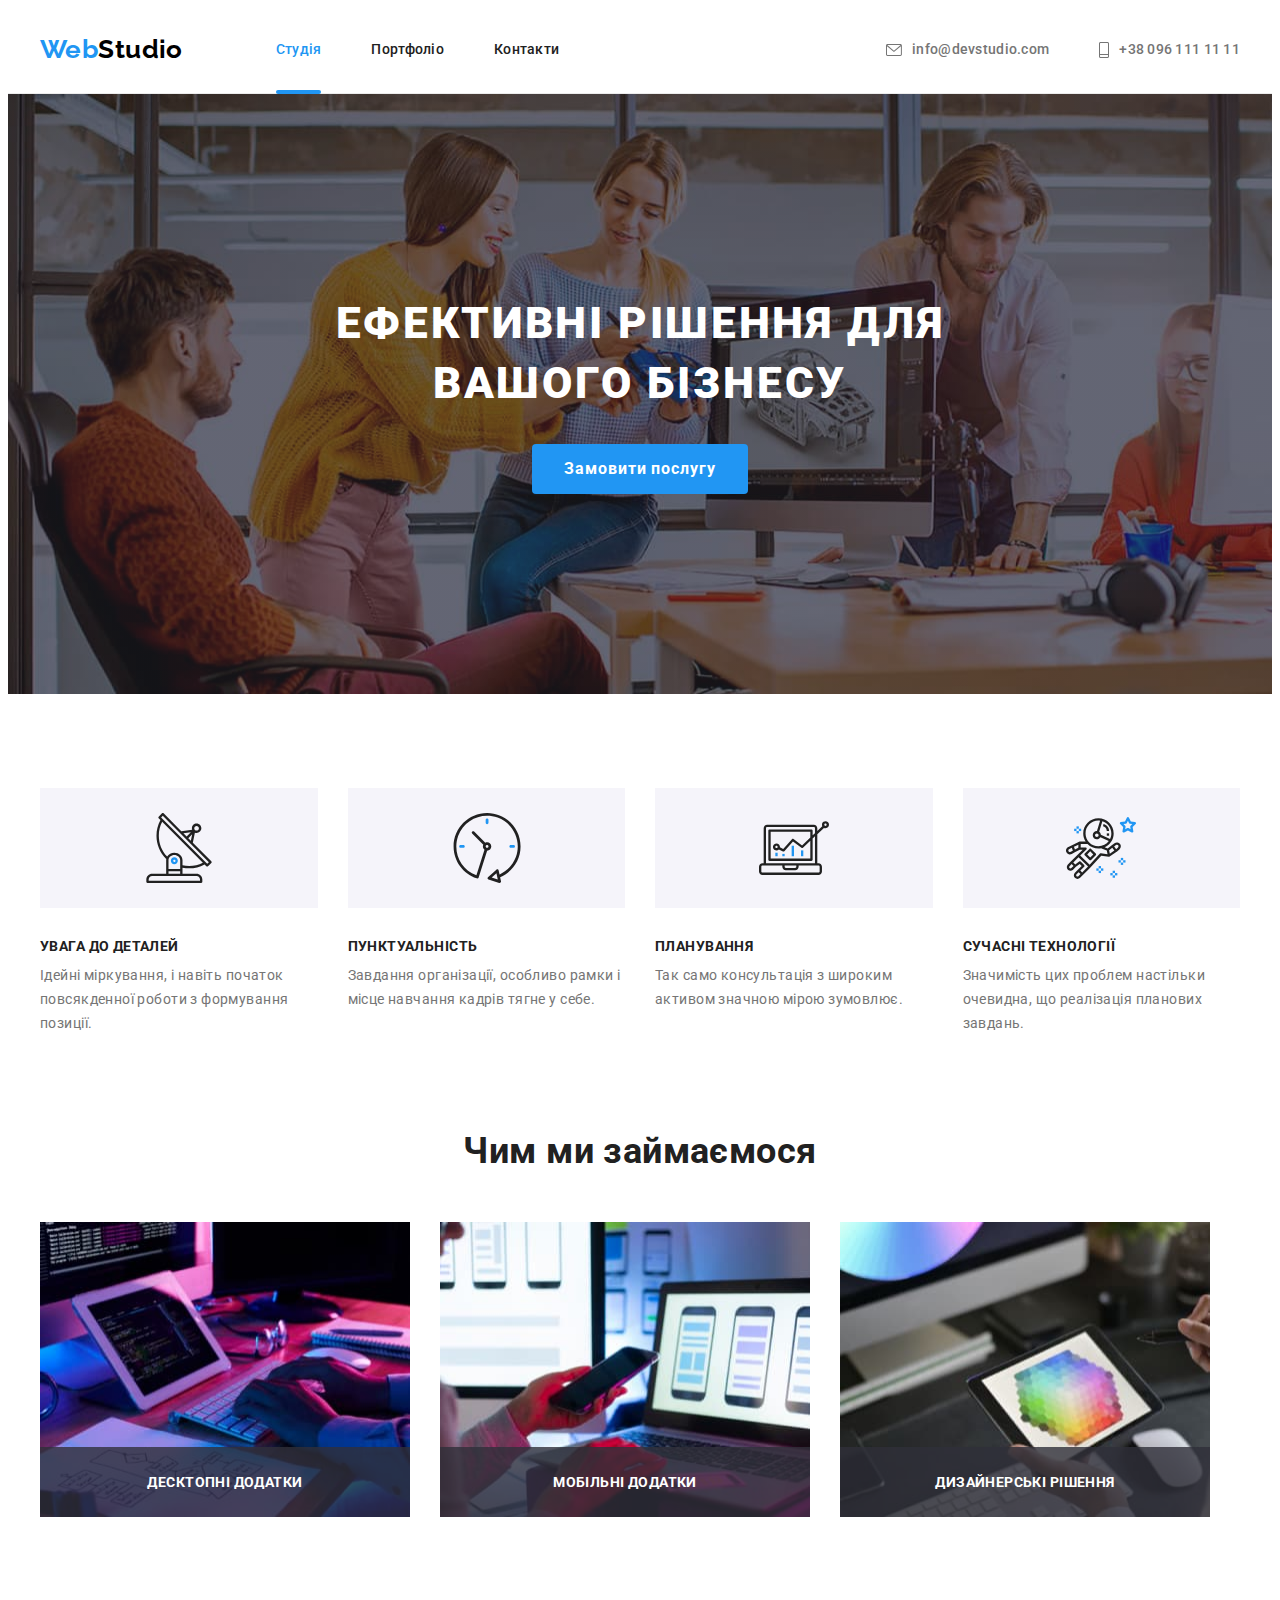
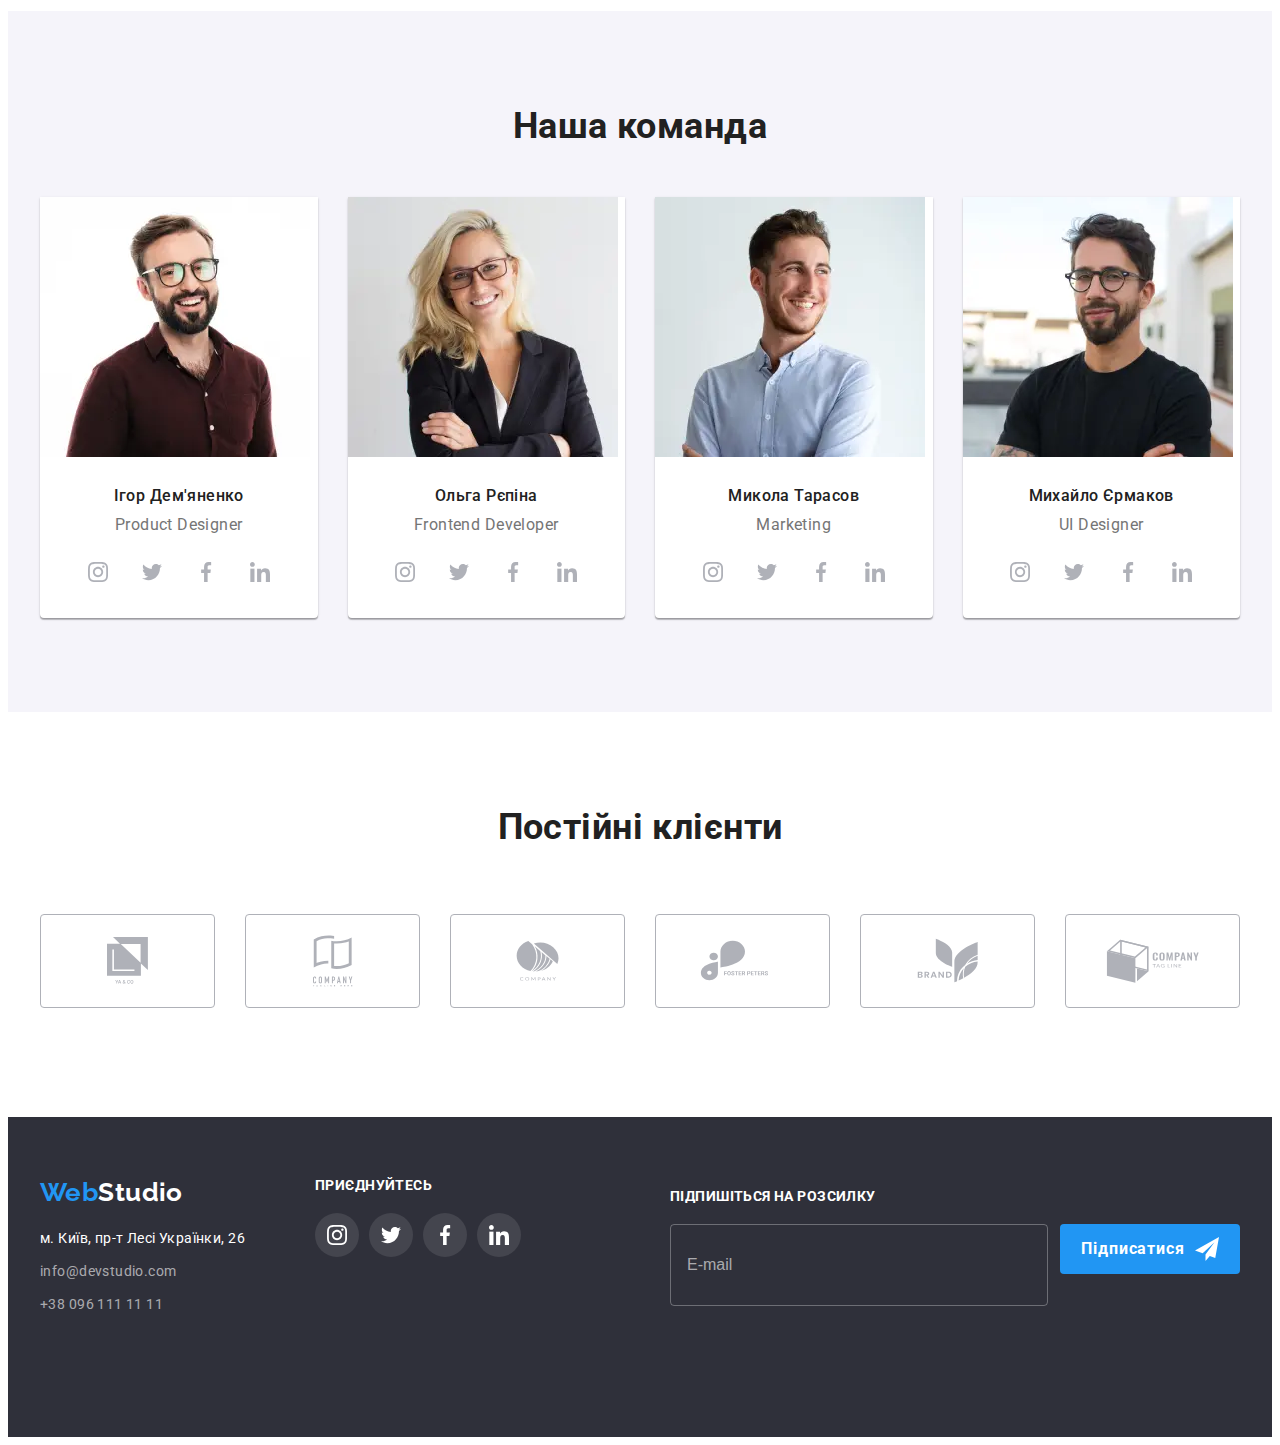
==== commit 6a78602b: "add corrections" ====
--- a/index.html
+++ b/index.html
@@ -29,7 +29,7 @@
                     <li class="nav-list__item"><a class="nav__link link" href="">Контакти</a></li>
                 </ul>
             </nav>
-            <button type="button" class="mobile-open-btn" data-menu-open>
+            <button type="button" class="mobile-open-btn js-open-menu">
                 <svg class="mobile-open-btn__icon" width="40" height="40" aria-label="Перемикач мобільного меню">
                     <use href="./images/symbol-defs.svg#burger-menu-icon"></use>
                 </svg>
@@ -56,9 +56,9 @@
             </ul>
         
         </div>
-        <div class="mobile-menu" data-menu>
+        <div class="mobile-menu js-menu-container" >
             <div class="container mobile-menu__container">
-                <button type="button" class="mobile-close-btn" data-menu-close>
+                <button type="button" class="mobile-close-btn js-close-menu" >
                     <svg class="mobile-close-btn__icon" width="40" height="40">
                         <use href="./images/symbol-defs.svg#icon-close_menu"></use>
                     </svg>
@@ -163,21 +163,24 @@
                 <h2 class="title-section">Чим ми займаємося</h2>
                 <ul class="work-list list">
                     <li class="work-list__item">
-                        <img class="img" src="./images/hw-1/box-1.jpg" alt="Друкує на клавіатурі" width="370"
+                        <img class="img" srcset="./images/hw-1/box-1.jpg 1x, ./images/hw-1/box-1@2.jpg 2x " 
+                        src="./images/hw-1/box-1.jpg" alt="Друкує на клавіатурі" width="370"
                             height="295">
                         <div class="desc-overlay">
                             Десктопні додатки
                         </div>
                     </li>
                     <li class="work-list__item">
-                        <img class="img" src="./images/hw-1/box-2.jpg" alt="Працює з телефоном та ноутбуком" width="370"
+                        <img class="img" srcset="./images/hw-1/box-2.jpg 1x, ./images/hw-1/box-2@2.jpg 2x" 
+                        src="./images/hw-1/box-2.jpg" alt="Працює з телефоном та ноутбуком" width="370"
                             height="295">
                         <div class="desc-overlay">
                             Мобільні додатки
                         </div>
                     </li>
                     <li class="work-list__item">
-                        <img class="img" src="./images/hw-1/box-3.jpg" alt="Працює на планшеті" width="370"
+                        <img class="img" srcset="./images/hw-1/box-3.jpg 1x, ./images/hw-1/box-3@2.jpg 2x " 
+                        src="./images/hw-1/box-3.jpg" alt="Працює на планшеті" width="370"
                             height="295">
                         <div class="desc-overlay">
                             Дизайнерські рішення
--- a/css/main.min.css
+++ b/css/main.min.css
@@ -1 +1 @@
-:root{--primary-text-color: #757575;--title-text-color: #212121;--accent-color: #2196F3;--primary-white-color: #ffffff;--background-dark: #2F303A;--background-light: #fff;--primary-font-family: "Roboto", sans-serif;--secondary-font-family: "Raleway", sans-serif}.visually-hidden{position:absolute;width:1px;height:1px;margin:-1px;border:0;padding:0;white-space:nowrap;clip-path:inset(100%);clip:rect(0 0 0 0);overflow:hidden}h1,h2,h3,h4,p{margin-top:0;margin-bottom:0}ul{margin-top:0;margin-bottom:0;padding-left:0}img{display:block;max-width:100%}body{font-family:var(--primary-font-family);letter-spacing:.03em;font-size:14px;background-color:var(--background-light);color:var(--primary-text-color)}.link{text-decoration:none}.list{list-style:none}.container{padding-left:15px;padding-right:15px}@media screen and (min-width: 480px){.container{width:480px;margin-left:auto;margin-right:auto}}@media screen and (min-width: 768px){.container{width:768px}}@media screen and (min-width: 1200px){.container{width:1200px}}.section{padding-top:60px;padding-bottom:60px}@media screen and (min-width: 1200px){.section{padding-top:94px;padding-bottom:94px}}.section-team{background-color:#f5f4fa}.section-work{padding-bottom:94px}.title-section{font-size:28px;font-weight:700;line-height:1.17;text-align:center;color:var(--title-text-color)}@media screen and (min-width: 1200px){.title-section{font-size:36px;font-weight:700;line-height:1.17}}.header{position:relative;padding-top:10px;padding-bottom:10px;border-bottom:1px solid #ececec}@media screen and (min-width: 768px){.header{padding-top:21px;padding-bottom:21px}}@media screen and (min-width: 1200px){.header{padding-top:24px;padding-bottom:25px}}.header-container{display:flex;justify-content:space-between;align-items:center}.header-logo{font-size:24px;font-weight:700;line-height:1.17;font-family:var(--secondary-font-family);color:#000}@media screen and (min-width: 768px){.header-logo{margin-right:87px}}@media screen and (min-width: 1200px){.header-logo{margin-right:93px;font-size:26px;font-weight:700;line-height:1.38}}.part-logo{color:var(--accent-color)}.nav{display:flex;align-items:center}.nav-list{display:flex;justify-content:space-between}.nav-list__item:not(:last-child){margin-right:50px}.nav__link{display:block;color:var(--title-text-color);font-family:inherit;font-size:14px;font-weight:500;line-height:1.14;letter-spacing:.02em;transition-property:color;transition-duration:250ms;transition-timing-function:cubic-bezier(0.4, 0, 0.2, 1);transition-delay:0ms}.nav__link:hover,.nav__link:focus{color:var(--accent-color)}.current{position:relative;color:var(--accent-color)}.current::after{position:absolute;top:46px;left:0;content:" ";display:block;width:100%;height:4px;border-radius:2px;background-color:var(--accent-color)}@media screen and (min-width: 1200px){.current::after{top:48px}}.contacts{display:flex;margin-left:78px}@media screen and (min-width: 1200px){.contacts{margin-left:auto}}.contact{display:flex;align-items:center;transition-property:color;transition-duration:250ms;transition-timing-function:cubic-bezier(0.4, 0, 0.2, 1);transition-delay:0ms;color:inherit;font-weight:500;line-height:1.1;letter-spacing:.02em}.contact__mail{margin-right:50px}.contact:hover,.contact:focus{color:var(--accent-color)}.contact__icon{margin-right:10px;fill:currentColor}@media screen and (min-width: 768px){.mobile-menu{display:none}.mobile-open-btn{display:none}}@media screen and (max-width: 1199px){.contacts{display:flex;flex-direction:column;margin-left:78px}.contact{display:flex;align-items:center;color:inherit;font-size:12px;font-weight:500;line-height:1.17;letter-spacing:.02em}.contact__mail{margin-bottom:10px}.contact:hover,.contact:focus{color:var(--accent-color)}.contact__icon{margin-right:10px;fill:currentColor}}@media screen and (max-width: 767px){.nav-list{display:none}.contacts{display:none}.mobile-menu__container{position:relative;padding-top:48px;padding-left:40px;padding-bottom:48px}.mobile-menu{position:absolute;top:0;left:0;width:100%;height:100vh;overflow:auto;background-color:#fff;opacity:0;visibility:hidden;pointer-events:none}.mobile-menu.is-open{opacity:1;visibility:visible;pointer-events:auto}.mobile-open-btn{padding:0px;display:flex;justify-content:center;align-items:center;background-color:rgba(0,0,0,0);border:none}.mobile-close-btn{position:absolute;top:10px;right:15px;padding:0;background-color:rgba(0,0,0,0);border:none;transition-property:color;transition-duration:250ms;transition-timing-function:cubic-bezier(0.4, 0, 0.2, 1);transition-delay:0ms}.mobile-close-btn:focus{color:var(--accent-color)}.menu-list{margin-bottom:306px}.menu-list__item:not(:last-child){margin-bottom:32px}.menu__link{color:var(--title-text-color);font-family:inherit;font-size:40px;font-weight:500;line-height:1.17;transition-property:color;transition-duration:250ms;transition-timing-function:cubic-bezier(0.4, 0, 0.2, 1);transition-delay:0ms}.menu__link:hover,.menu__link:focus{color:var(--accent-color)}.menu-contact__icon{margin-bottom:32px}.menu-contacts{margin-bottom:64px}.menu-contact__tel{font-family:inherit;font-size:34px;font-weight:500;line-height:1.17;color:var(--accent-color)}.menu-contact__mail{font-family:inherit;font-size:24px;font-weight:500;line-height:1.17;color:inherit}.menu-social{display:flex;align-items:center}.menu-social__link{display:inline-block;font-size:18px;font-weight:500;line-height:1.22;color:var(--accent-color)}.menu-social__item:not(:last-child)::after{content:"";margin-left:10px;margin-right:10px;width:22px;height:0;border:1px solid rgba(33,33,33,.2);transform:rotate(90deg)}}.hero{padding-top:118px;padding-bottom:118px;margin-right:auto;margin-left:auto;min-width:480px;text-align:center;background-image:linear-gradient(rgba(47, 48, 58, 0.4), rgba(47, 48, 58, 0.4)),url(../images/hw-8/hero-img.jpg);background-size:cover;background-color:#c4c4c4}@media(min-device-pixel-ratio: 2),(min-resolution: 192dpi),(min-resolution: 2dppx){.hero{background-image:linear-gradient(rgba(47, 48, 58, 0.4), rgba(47, 48, 58, 0.4)),url(../images/hw-8/hero-img@2x.jpg)}}.hero-title{width:360px;margin:auto;font-size:26px;font-weight:900;line-height:1.62;text-align:center;letter-spacing:.06em;text-transform:uppercase;color:var(--primary-white-color)}.main-button{min-width:200px;padding:10px 24px;margin-top:30px;font-family:inherit;font-size:16px;font-weight:700;line-height:1.88;text-align:center;letter-spacing:.06em;border:rgba(0,0,0,0);border-radius:4px;color:var(--primary-white-color);background-color:var(--accent-color);cursor:pointer;transition-property:background-color;transition-duration:250ms;transition-timing-function:cubic-bezier(0.4, 0, 0.2, 1);transition-delay:0ms}.main-button:hover,.main-button:focus{background-color:#188ce8}@media screen and (min-width: 768px){.hero{background-image:linear-gradient(rgba(47, 48, 58, 0.4), rgba(47, 48, 58, 0.4)),url(../images/hw-8/hero-tablet.jpg);background-size:cover;background-color:#c4c4c4}}@media screen and (min-width: 768px)and (min-device-pixel-ratio: 2),screen and (min-width: 768px)and (min-resolution: 192dpi),screen and (min-width: 768px)and (min-resolution: 2dppx){.hero{background-image:linear-gradient(rgba(47, 48, 58, 0.4), rgba(47, 48, 58, 0.4)),url(../images/hw-8/hero-tablet@2x.jpg)}}@media screen and (min-width: 1200px){.hero{max-width:1600px;padding-top:200px;padding-bottom:200px;background-image:linear-gradient(rgba(47, 48, 58, 0.4), rgba(47, 48, 58, 0.4)),url(../images/hw-8/hero-dextop.jpg);background-size:cover;background-color:#c4c4c4}}@media screen and (min-width: 1200px)and (min-device-pixel-ratio: 2),screen and (min-width: 1200px)and (min-resolution: 192dpi),screen and (min-width: 1200px)and (min-resolution: 2dppx){.hero{background-image:linear-gradient(rgba(47, 48, 58, 0.4), rgba(47, 48, 58, 0.4)),url(../images/hw-8/hero-dextop@2x.jpg)}}@media screen and (min-width: 1200px){.hero-title{width:696px;margin:auto;font-size:44px;font-weight:900;line-height:1.36}}@media screen and (min-width: 1200px){.main-button{min-width:216px;padding:10px 30px}}.features-icon{display:flex;justify-content:center;align-items:center;height:120px;background-color:#f5f4fa}.features-list__item{width:450px}.title-list{margin-top:30px;font-size:14px;font-weight:700;line-height:1.17;text-transform:uppercase;text-align:center;color:var(--title-text-color)}.decription{font-size:14px;font-weight:400;line-height:1.71;margin-top:10px}@media screen and (min-width: 768px){.features-list{display:flex;flex-wrap:wrap;margin:-15px}.features-list__item{width:calc((100% - 60px)/2);margin:15px}.features-icon{display:flex;justify-content:center;align-items:center;height:120px;background-color:#f5f4fa}.title-list{text-align:left}}@media screen and (min-width: 1200px){.features-list{margin:-15px}.features-list__item{width:calc((100% - 120px)/4);margin:15px}}@media screen and (max-width: 1199px){.section-work{display:none}}.work-list{display:flex;margin-top:50px;margin-right:-30px}.work-list__item{position:relative;margin-right:30px}.desc-overlay{position:absolute;bottom:0;left:0;width:100%;height:70px;display:flex;justify-content:center;align-items:center;background-color:rgba(47,48,58,.8);color:var(--primary-white-color);text-transform:uppercase;font-weight:700;font-size:14px;line-height:1.2}.title-card{font-size:16px;font-weight:500;line-height:1.17;text-align:center;color:var(--title-text-color)}.list-card{display:flex;flex-wrap:wrap;margin-top:30px}@media screen and (min-width: 768px){.list-card{gap:30px}}@media screen and (min-width: 1200px){.list-card{margin-top:50px}}.list-card__item{box-shadow:0px 1px 3px rgba(0,0,0,.12),0px 1px 1px rgba(0,0,0,.14),0px 2px 1px rgba(0,0,0,.2);border-radius:0px 0px 4px 4px;background-color:#fff}@media screen and (min-width: 768px){.list-card__item{width:calc((100% - 30px)/2)}}@media(min-width: 768px)and (max-width: 1199px){.list-card__item{margin-bottom:30px}}@media screen and (min-width: 1200px){.list-card__item{width:calc((100% - 90px)/4)}}.list-card-desc{padding-top:30px;padding-bottom:24px;padding-left:auto;padding-right:auto}.desc-card{margin-top:10px;font-size:16px;font-weight:400;line-height:1.17;text-align:center}.social-list{margin-top:16px;display:flex;justify-content:center}.social-list__item:not(:last-child){margin-right:10px}.social-list__link{display:flex;align-items:center;justify-content:center;width:44px;height:44px;background-color:var(--primary-white-color);border-radius:50%;transition-property:background-color;transition-duration:250ms;transition-timing-function:cubic-bezier(0.4, 0, 0.2, 1);transition-delay:0ms}.social-list__link:hover,.social-list__link:focus{background-color:var(--accent-color)}.social-list__icon{fill:#afb1b8}@media screen and (min-width: 1200px){.social-list__icon{transition-property:fill;transition-duration:250ms;transition-timing-function:cubic-bezier(0.4, 0, 0.2, 1);transition-delay:0ms}.social-list__link:hover .social-list__icon,.social-list__link:focus .social-list__icon{fill:var(--primary-white-color)}}.clients-list{display:flex;flex-wrap:wrap;margin-top:30px;margin-right:-15px;margin-left:-15px;color:#afb1b8}@media screen and (min-width: 1200px){.clients-list{flex-wrap:nowrap;margin-top:50px}}.clients-list__item{width:calc((100% - 60px)/2);margin:15px}@media screen and (min-width: 768px){.clients-list__item{width:calc((100% - 90px)/3)}}.clients-list__link{display:flex;height:92px;justify-content:center;align-items:center;border:1px solid #afb1b8;border-radius:4px;transition-duration:250ms;transition-property:border;transition-timing-function:cubic-bezier(0.4, 0, 0.2, 1);transition-delay:0ms}.clients-list__link:hover,.clients-list__link:focus{border:1px solid var(--accent-color)}@media screen and (min-width: 1200px){.clients-list__link:not(:last-child){margin-right:30px}}.clients-list__icon{fill:#afb1b8;transition-property:fill;transition-duration:250ms;transition-timing-function:cubic-bezier(0.4, 0, 0.2, 1);transition-delay:0ms}.clients-list__link:hover .clients-list__icon,.clients-list__link:focus .clients-list__icon{fill:var(--accent-color)}.button{padding:6px 22px;border:rgba(0,0,0,0);font-family:inherit;font-size:16px;font-weight:500;line-height:1.63;text-align:center;color:var(--title-text-color);cursor:pointer;border-radius:4px;transition:background-color 250ms cubic-bezier(0.4, 0, 0.2, 1),color 250ms cubic-bezier(0.4, 0, 0.2, 1),box-shadow 250ms cubic-bezier(0.4, 0, 0.2, 1)}.button:hover,.button:focus{color:var(--primary-white-color);background-color:var(--accent-color);box-shadow:0px 3px 1px rgba(0,0,0,.1),0px 1px 2px rgba(0,0,0,.08),0px 2px 2px rgba(0,0,0,.12)}.button-list{display:flex;flex-wrap:wrap;justify-content:center;margin-bottom:40px}@media screen and (min-width: 768px){.button-list{margin-bottom:30px}}@media screen and (min-width: 1200px){.button-list{margin-bottom:50px}}.button-list__item{background-color:#f5f4fa;margin-bottom:15px}.button-list__item:not(:last-child){margin-right:8px}@media screen and (min-width: 768px){.projects-list{display:flex;flex-wrap:wrap;margin-right:-30px;margin-bottom:-30px}}.projects-list__item{margin-right:30px;margin-bottom:30px}.project-list__link{display:block;transition-property:box-shadow;transition-duration:250ms;transition-timing-function:cubic-bezier(0.4, 0, 0.2, 1);transition-delay:0ms}.project-list__link:hover,.project-list__link:focus{box-shadow:0px 1px 1px rgba(0,0,0,.12),0px 4px 4px rgba(0,0,0,.06),1px 4px 6px rgba(0,0,0,.16)}.project-card{width:450px;padding:20px 24px;border:1px solid #eee;border-top:none}@media(min-width: 768px)and (max-width: 1199px){.project-card{width:354px}}@media screen and (min-width: 1200px){.project-card{width:370px}}.project-title{margin-bottom:4px;font-size:18px;font-weight:700;line-height:2;letter-spacing:.06em;color:var(--title-text-color)}.project-desc{font-size:16px;font-weight:400;line-height:1.88;color:var(--primary-text-color)}.project-img{position:relative;overflow:hidden}.overlay{position:absolute;top:0;left:0;width:100%;height:100%;background-color:var(--accent-color);color:var(--primary-white-color);opacity:0;transform:translateY(100%);transition:opacity 250ms cubic-bezier(0.4, 0, 0.2, 1),transform 250ms cubic-bezier(0.4, 0, 0.2, 1);padding:63px 24px;font-family:inherit;font-weight:400;font-size:18px;line-height:1.5}.project-list__link:hover .overlay{opacity:1;transform:translateY(0)}.footer{padding-top:60px;padding-bottom:60px;background-color:var(--background-dark)}.footer-logo{font-size:24px;font-weight:700;line-height:1.17;color:var(--primary-white-color);font-family:var(--secondary-font-family)}@media screen and (min-width: 1200px){.footer-logo{font-size:26px}}.address{margin-top:20px;font-style:normal;font-size:14px;font-weight:400;line-height:1.71}.address-list__item:not(:last-child){margin-bottom:8px}@media screen and (min-width: 1200px){.address-list__item:not(:last-child){margin-bottom:9px}}.address-link{color:var(--primary-white-color);transition-property:color;transition-duration:250ms;transition-timing-function:cubic-bezier(0.4, 0, 0.2, 1);transition-delay:0ms}.address-link:hover,.address-link:focus{color:var(--accent-color)}.address-contact-link{color:rgba(255,255,255,.6);transition-property:color;transition-duration:250ms;transition-timing-function:cubic-bezier(0.4, 0, 0.2, 1);transition-delay:0ms}.address-contact-link:hover,.address-contact-link:focus{color:var(--accent-color)}.footer-container{text-align:center}@media screen and (min-width: 1200px){.footer-container{display:flex;align-items:baseline}}@media screen and (min-width: 768px){.tablet__footer-container{display:flex;justify-content:center;text-align:center}}.footer-address{margin-bottom:60px}@media screen and (min-width: 768px){.footer-address{margin-right:165px}}@media screen and (min-width: 1200px){.footer-address{margin-right:70px}}.title-social{margin-bottom:20px;font-size:14px;font-weight:700;line-height:1.17;text-transform:uppercase;color:var(--primary-white-color)}.footer-social-list{display:flex;justify-content:center;margin-bottom:60px}.footer-social-list__item:not(:last-child){margin-right:10px}.footer-social-list__link{display:flex;align-items:center;justify-content:center;width:44px;height:44px;color:var(--primary-white-color);background-color:rgba(255,255,255,.1);border-radius:50%;transition-property:background-color;transition-duration:250ms;transition-timing-function:cubic-bezier(0.4, 0, 0.2, 1);transition-delay:0ms}.footer-social-list__link:hover,.footer-social-list__link:focus{background-color:var(--accent-color)}.footer-social-list__icon{fill:currentColor;transition-property:fill;transition-duration:250ms;transition-timing-function:cubic-bezier(0.4, 0, 0.2, 1);transition-delay:0ms}.footer-social-list__link:hover .footer-social-list__icon,.footer-social-list__link:focus .footer-social-list__icon{fill:var(--primary-white-color)}@media screen and (min-width: 1200px){.form-subscription{width:570px;margin-left:auto}.form-field-subscription{display:flex}}.footer-title-subscription{margin-bottom:20px}.title-subscription{font-size:14px;font-weight:700;line-height:1.17;text-transform:uppercase;color:var(--primary-white-color)}.email-subscription{width:450px;height:50px;padding-top:15px;padding-left:16px;padding-bottom:15px;border:1px solid rgba(255,255,255,.3);border-radius:4px;color:var(--primary-white-color);background-color:rgba(0,0,0,0);font-size:16px;font-weight:400;line-height:1.25}@media screen and (min-width: 1200px){.email-subscription{width:358px}}.email-subscription::placeholder{color:rgba(255,255,255,.6)}.email-subscription:focus{outline:none}.btn-subscription{display:flex;align-items:center;justify-content:center;width:200px;height:50px;font-family:inherit;font-size:16px;font-weight:700;line-height:1.88;text-align:center;letter-spacing:.06em;background-color:#2196f3;color:var(--primary-white-color);border:rgba(0,0,0,0);border-radius:4px}@media screen and (max-width: 1199px){.btn-subscription{margin-top:20px;margin-right:auto;margin-left:auto}}@media screen and (min-width: 1200px){.btn-subscription{margin-left:12px}}.img-subscription{fill:var(--primary-white-color);margin-left:12px}@media screen and (min-width: 10px){.img-subscription{margin-left:10px}}.backdrop{position:fixed;top:0;left:0;width:100%;height:100%;background:rgba(47,48,58,.4);opacity:1;transition:opacity 250ms cubic-bezier(0.4, 0, 0.2, 1),visibility 250ms cubic-bezier(0.4, 0, 0.2, 1),scale 250ms cubic-bezier(0.4, 0, 0.2, 1)}.backdrop.is-hidden{opacity:0;scale:1.5;visibility:hidden;pointer-events:none}.modal{position:absolute;top:50%;left:50%;transform:translate(-50%, -50%);width:450px;height:609px;padding:40px;background-color:var(--primary-white-color)}@media screen and (min-width: 1200px){.modal{width:528px;height:581px}}.modal__btn_close{position:absolute;top:8px;right:8px;display:flex;align-items:center;justify-content:center;width:30px;height:30px;padding:0;background-color:rgba(0,0,0,0);border-radius:50%;border:1px solid rgba(0,0,0,.1);cursor:pointer}.modal__btn_close:focus{fill:var(--accent-color)}.contact-title-form{display:block;margin-bottom:12px;font-size:20px;font-weight:700;line-height:1.5;text-align:center;color:var(--title-text-color)}@media screen and (min-width: 1200px){.contact-title-form{line-height:1.2}}.form-field{display:block}.form-field__name{display:block;margin-bottom:4px;font-size:12px;font-weight:400;line-height:1.17;letter-spacing:.01em}.contact-form-wrapper{position:relative;margin-bottom:10px;display:block}.contact-form__input{width:100%;height:40px;padding-left:40px;border:1px solid rgba(33,33,33,.2);border-radius:4px;transition:border-color 250ms cubic-bezier(0.4, 0, 0.2, 1)}.contact-form__input:focus{outline:none;border-color:#2196f3}.contact-form__img{position:absolute;top:50%;left:12px;transform:translateY(-50%);transition:fill 250ms cubic-bezier(0.4, 0, 0.2, 1)}.contact-form__input:focus+.contact-form__img{fill:var(--accent-color)}.contact-form__message{display:block;width:100%;height:120px;margin-bottom:20px;padding:12px 16px;letter-spacing:.01em;font-size:14px;font-weight:400;line-height:1.17;font-size:12px;resize:none;border:1px solid rgba(33,33,33,.2);border-radius:4px;transition:border-color 250ms cubic-bezier(0.4, 0, 0.2, 1)}@media screen and (min-width: 1200px){.contact-form__message{font-size:12px;font-weight:400;line-height:1.17}}.contact-form__message:focus{outline:none;border-color:#2196f3}.contact-form__message::placeholder{color:rgba(117,117,117,.5)}.contact-form-checkbox{margin-bottom:30px;display:flex;justify-content:center}.contact-form-checkbox__label{display:flex;align-items:center;font-size:12px;font-weight:400;line-height:1.17;color:var(--primary-text-color)}@media screen and (min-width: 1200px){.contact-form-checkbox__label{font-size:14px;font-weight:400;line-height:1.71}}.contact-form-checkbox__label::before{display:inline-block;content:"";width:16px;height:15px;border:2px solid #212121;border-radius:2px;margin-right:8px}.contact-checkbox__input:checked+.contact-form-checkbox__label::before{background-image:url(../images/hw-6/Vector.svg);background-color:#2196f3;background-size:contain;background-repeat:no-repeat;background-position:50% 50%;border-color:#2196f3}.contact-checkbox__link{color:var(--accent-color);margin-left:5px}.contact-btn_submit{display:block;margin:0 auto;padding:10px 30px;width:200px;height:50px;font-family:inherit;font-size:16px;font-weight:700;line-height:1.88;text-align:center;letter-spacing:.06em;border:rgba(0,0,0,0);border-radius:4px;color:var(--primary-white-color);background-color:var(--accent-color);cursor:pointer;transition-property:background-color;transition-duration:250ms;transition-timing-function:cubic-bezier(0.4, 0, 0.2, 1);transition-delay:0ms}/*# sourceMappingURL=main.min.css.map */+:root{--primary-text-color: #757575;--title-text-color: #212121;--accent-color: #2196F3;--primary-white-color: #ffffff;--background-dark: #2F303A;--background-light: #fff;--primary-font-family: "Roboto", sans-serif;--secondary-font-family: "Raleway", sans-serif}.visually-hidden{position:absolute;width:1px;height:1px;margin:-1px;border:0;padding:0;white-space:nowrap;clip-path:inset(100%);clip:rect(0 0 0 0);overflow:hidden}h1,h2,h3,h4,p{margin-top:0;margin-bottom:0}ul{margin-top:0;margin-bottom:0;padding-left:0}img{display:block;max-width:100%}body{font-family:var(--primary-font-family);letter-spacing:.03em;font-size:14px;background-color:var(--background-light);color:var(--primary-text-color)}.link{text-decoration:none}.list{list-style:none}.container{padding-left:15px;padding-right:15px}@media screen and (min-width: 480px){.container{width:480px;margin-left:auto;margin-right:auto}}@media screen and (min-width: 768px){.container{width:768px}}@media screen and (min-width: 1200px){.container{width:1200px}}.section{padding-top:60px;padding-bottom:60px}@media screen and (min-width: 1200px){.section{padding-top:94px;padding-bottom:94px}}.section-team{background-color:#f5f4fa}.section-work{padding-bottom:94px}.title-section{font-size:28px;font-weight:700;line-height:1.17;text-align:center;color:var(--title-text-color)}@media screen and (min-width: 1200px){.title-section{font-size:36px;font-weight:700;line-height:1.17}}.header{position:relative;padding-top:10px;padding-bottom:10px;border-bottom:1px solid #ececec}@media screen and (min-width: 768px){.header{padding-top:21px;padding-bottom:21px}}@media screen and (min-width: 1200px){.header{padding-top:24px;padding-bottom:25px}}.header-container{display:flex;justify-content:space-between;align-items:center}.header-logo{font-size:24px;font-weight:700;line-height:1.17;font-family:var(--secondary-font-family);color:#000}@media screen and (min-width: 768px){.header-logo{margin-right:87px}}@media screen and (min-width: 1200px){.header-logo{margin-right:93px;font-size:26px;font-weight:700;line-height:1.38}}.part-logo{color:var(--accent-color)}.nav{display:flex;align-items:center}.nav-list{display:flex;justify-content:space-between}.nav-list__item:not(:last-child){margin-right:50px}.nav__link{display:block;color:var(--title-text-color);font-family:inherit;font-size:14px;font-weight:500;line-height:1.14;letter-spacing:.02em;transition-property:color;transition-duration:250ms;transition-timing-function:cubic-bezier(0.4, 0, 0.2, 1);transition-delay:0ms}.nav__link:hover,.nav__link:focus{color:var(--accent-color)}.current{position:relative;color:var(--accent-color)}.current::after{position:absolute;top:46px;left:0;content:" ";display:block;width:100%;height:4px;border-radius:2px;background-color:var(--accent-color)}@media screen and (min-width: 1200px){.current::after{top:48px}}.contacts{display:flex;margin-left:78px}@media screen and (min-width: 1200px){.contacts{margin-left:auto}}.contact{display:flex;align-items:center;transition-property:color;transition-duration:250ms;transition-timing-function:cubic-bezier(0.4, 0, 0.2, 1);transition-delay:0ms;color:inherit;font-weight:500;line-height:1.1;letter-spacing:.02em}.contact__mail{margin-right:50px}.contact:hover,.contact:focus{color:var(--accent-color)}.contact__icon{margin-right:10px;fill:currentColor}@media screen and (min-width: 768px){.mobile-menu{display:none}.mobile-open-btn{display:none}}@media screen and (max-width: 1199px){.contacts{display:flex;flex-direction:column;margin-left:78px}.contact{display:flex;align-items:center;color:inherit;font-size:12px;font-weight:500;line-height:1.17;letter-spacing:.02em}.contact__mail{margin-bottom:10px}.contact:hover,.contact:focus{color:var(--accent-color)}.contact__icon{margin-right:10px;fill:currentColor}}@media screen and (max-width: 767px){.nav-list{display:none}.contacts{display:none}.mobile-menu__container{position:relative;padding-top:48px;padding-left:40px;padding-bottom:48px}.mobile-menu{position:absolute;top:0;left:0;width:100%;height:100vh;overflow:auto;position:fixed;background-color:#fff;opacity:0;visibility:hidden;pointer-events:none}.mobile-menu.is-open{opacity:1;visibility:visible;pointer-events:auto}.mobile-open-btn{padding:0px;display:flex;justify-content:center;align-items:center;background-color:rgba(0,0,0,0);border:none}.mobile-open-btn:hover,.mobile-open-btn:focus{fill:var(--accent-color)}.mobile-close-btn{position:absolute;top:10px;right:15px;padding:0;background-color:rgba(0,0,0,0);border:none;transition-property:color;transition-duration:250ms;transition-timing-function:cubic-bezier(0.4, 0, 0.2, 1);transition-delay:0ms}.mobile-close-btn:hover,.mobile-close-btn:focus{fill:var(--accent-color)}.menu-list{margin-bottom:306px}.menu-list__item:not(:last-child){margin-bottom:32px}.menu__link{color:var(--title-text-color);font-family:inherit;font-size:40px;font-weight:500;line-height:1.17;transition-property:color;transition-duration:250ms;transition-timing-function:cubic-bezier(0.4, 0, 0.2, 1);transition-delay:0ms}.menu__link:hover,.menu__link:focus{color:var(--accent-color)}.menu-contact__icon{margin-bottom:32px}.menu-contacts{margin-bottom:64px}.menu-contact__tel{font-family:inherit;font-size:34px;font-weight:500;line-height:1.17;color:var(--accent-color)}.menu-contact__mail{font-family:inherit;font-size:24px;font-weight:500;line-height:1.17;color:inherit}.menu-social{display:flex;align-items:center}.menu-social__link{display:inline-block;font-size:18px;font-weight:500;line-height:1.22;color:var(--accent-color)}.menu-social__item:not(:last-child)::after{content:"";margin-left:10px;margin-right:10px;width:22px;height:0;border:1px solid rgba(33,33,33,.2);transform:rotate(90deg)}}.hero{padding-top:118px;padding-bottom:118px;margin-right:auto;margin-left:auto;min-width:480px;text-align:center;background-image:linear-gradient(rgba(47, 48, 58, 0.4), rgba(47, 48, 58, 0.4)),url(../images/hw-8/hero-img.jpg);background-size:cover;background-color:#c4c4c4}@media(min-device-pixel-ratio: 2),(min-resolution: 192dpi),(min-resolution: 2dppx){.hero{background-image:linear-gradient(rgba(47, 48, 58, 0.4), rgba(47, 48, 58, 0.4)),url(../images/hw-8/hero-img@2x.jpg)}}.hero-title{width:360px;margin:auto;font-size:26px;font-weight:900;line-height:1.62;text-align:center;letter-spacing:.06em;text-transform:uppercase;color:var(--primary-white-color)}.main-button{min-width:200px;padding:10px 24px;margin-top:30px;font-family:inherit;font-size:16px;font-weight:700;line-height:1.88;text-align:center;letter-spacing:.06em;border:rgba(0,0,0,0);border-radius:4px;color:var(--primary-white-color);background-color:var(--accent-color);cursor:pointer;transition-property:background-color;transition-duration:250ms;transition-timing-function:cubic-bezier(0.4, 0, 0.2, 1);transition-delay:0ms}.main-button:hover,.main-button:focus{background-color:#188ce8}@media screen and (min-width: 768px){.hero{background-image:linear-gradient(rgba(47, 48, 58, 0.4), rgba(47, 48, 58, 0.4)),url(../images/hw-8/hero-tablet.jpg);background-size:cover;background-color:#c4c4c4}}@media screen and (min-width: 768px)and (min-device-pixel-ratio: 2),screen and (min-width: 768px)and (min-resolution: 192dpi),screen and (min-width: 768px)and (min-resolution: 2dppx){.hero{background-image:linear-gradient(rgba(47, 48, 58, 0.4), rgba(47, 48, 58, 0.4)),url(../images/hw-8/hero-tablet@2x.jpg)}}@media screen and (min-width: 1200px){.hero{max-width:1600px;padding-top:200px;padding-bottom:200px;background-image:linear-gradient(rgba(47, 48, 58, 0.4), rgba(47, 48, 58, 0.4)),url(../images/hw-8/hero-dextop.jpg);background-size:cover;background-color:#c4c4c4}}@media screen and (min-width: 1200px)and (min-device-pixel-ratio: 2),screen and (min-width: 1200px)and (min-resolution: 192dpi),screen and (min-width: 1200px)and (min-resolution: 2dppx){.hero{background-image:linear-gradient(rgba(47, 48, 58, 0.4), rgba(47, 48, 58, 0.4)),url(../images/hw-8/hero-dextop@2x.jpg)}}@media screen and (min-width: 1200px){.hero-title{width:696px;margin:auto;font-size:44px;font-weight:900;line-height:1.36}}@media screen and (min-width: 1200px){.main-button{min-width:216px;padding:10px 30px}}.features-icon{display:flex;justify-content:center;align-items:center;height:120px;background-color:#f5f4fa}.features-list__item{width:450px}@media screen and (max-width: 767px){.features-list__item:not(:last-child){margin-bottom:30px}}.title-list{margin-top:30px;font-size:14px;font-weight:700;line-height:1.17;text-transform:uppercase;text-align:center;color:var(--title-text-color)}.decription{font-size:14px;font-weight:400;line-height:1.71;margin-top:10px}@media screen and (min-width: 768px){.features-list{display:flex;flex-wrap:wrap;margin:-15px}.features-list__item{width:calc((100% - 60px)/2);margin:15px}.features-icon{display:flex;justify-content:center;align-items:center;height:120px;background-color:#f5f4fa}.title-list{text-align:left}}@media screen and (min-width: 1200px){.features-list{margin:-15px}.features-list__item{width:calc((100% - 120px)/4);margin:15px}}@media screen and (max-width: 1199px){.section-work{display:none}}.work-list{display:flex;margin-top:50px;margin-right:-30px}.work-list__item{position:relative;margin-right:30px}.desc-overlay{position:absolute;bottom:0;left:0;width:100%;height:70px;display:flex;justify-content:center;align-items:center;background-color:rgba(47,48,58,.8);color:var(--primary-white-color);text-transform:uppercase;font-weight:700;font-size:14px;line-height:1.2}.title-card{font-size:16px;font-weight:500;line-height:1.17;text-align:center;color:var(--title-text-color)}.list-card{display:flex;flex-wrap:wrap;margin-top:30px}@media screen and (min-width: 768px){.list-card{gap:30px}}@media screen and (min-width: 1200px){.list-card{margin-top:50px}}.list-card__item{box-shadow:0px 1px 3px rgba(0,0,0,.12),0px 1px 1px rgba(0,0,0,.14),0px 2px 1px rgba(0,0,0,.2);border-radius:0px 0px 4px 4px;background-color:#fff}@media screen and (max-width: 767px){.list-card__item{margin-bottom:30px}}@media screen and (min-width: 768px){.list-card__item{width:calc((100% - 30px)/2)}}@media screen and (min-width: 1200px){.list-card__item{width:calc((100% - 90px)/4)}}.list-card-desc{padding-top:30px;padding-bottom:24px;padding-left:auto;padding-right:auto}.desc-card{margin-top:10px;font-size:16px;font-weight:400;line-height:1.17;text-align:center}.social-list{margin-top:16px;display:flex;justify-content:center}.social-list__item:not(:last-child){margin-right:10px}.social-list__link{display:flex;align-items:center;justify-content:center;width:44px;height:44px;background-color:var(--primary-white-color);border-radius:50%;transition-property:background-color;transition-duration:250ms;transition-timing-function:cubic-bezier(0.4, 0, 0.2, 1);transition-delay:0ms}.social-list__link:hover,.social-list__link:focus{background-color:var(--accent-color)}.social-list__icon{fill:#afb1b8}@media screen and (min-width: 1200px){.social-list__icon{transition-property:fill;transition-duration:250ms;transition-timing-function:cubic-bezier(0.4, 0, 0.2, 1);transition-delay:0ms}.social-list__link:hover .social-list__icon,.social-list__link:focus .social-list__icon{fill:var(--primary-white-color)}}.clients-list{display:flex;flex-wrap:wrap;margin-top:30px;margin-right:-15px;margin-left:-15px;color:#afb1b8}@media screen and (min-width: 1200px){.clients-list{flex-wrap:nowrap;margin-top:50px}}.clients-list__item{width:calc((100% - 60px)/2);margin:15px}@media screen and (min-width: 768px){.clients-list__item{width:calc((100% - 90px)/3)}}.clients-list__link{display:flex;height:92px;justify-content:center;align-items:center;border:1px solid #afb1b8;border-radius:4px;transition-duration:250ms;transition-property:border;transition-timing-function:cubic-bezier(0.4, 0, 0.2, 1);transition-delay:0ms}.clients-list__link:hover,.clients-list__link:focus{border:1px solid var(--accent-color)}@media screen and (min-width: 1200px){.clients-list__link:not(:last-child){margin-right:30px}}.clients-list__icon{fill:#afb1b8;transition-property:fill;transition-duration:250ms;transition-timing-function:cubic-bezier(0.4, 0, 0.2, 1);transition-delay:0ms}.clients-list__link:hover .clients-list__icon,.clients-list__link:focus .clients-list__icon{fill:var(--accent-color)}.button{padding:6px 22px;border:rgba(0,0,0,0);font-family:inherit;font-size:16px;font-weight:500;line-height:1.63;text-align:center;color:var(--title-text-color);cursor:pointer;border-radius:4px;transition:background-color 250ms cubic-bezier(0.4, 0, 0.2, 1),color 250ms cubic-bezier(0.4, 0, 0.2, 1),box-shadow 250ms cubic-bezier(0.4, 0, 0.2, 1)}.button:hover,.button:focus{color:var(--primary-white-color);background-color:var(--accent-color);box-shadow:0px 3px 1px rgba(0,0,0,.1),0px 1px 2px rgba(0,0,0,.08),0px 2px 2px rgba(0,0,0,.12)}.button-list{display:flex;flex-wrap:wrap;justify-content:center;margin-bottom:40px}@media screen and (min-width: 768px){.button-list{margin-bottom:30px}}@media screen and (min-width: 1200px){.button-list{margin-bottom:50px}}.button-list__item{background-color:#f5f4fa;margin-bottom:15px}.button-list__item:not(:last-child){margin-right:8px}@media screen and (min-width: 768px){.projects-list{display:flex;flex-wrap:wrap;margin-right:-30px;margin-bottom:-30px}}.projects-list__item{margin-right:30px;margin-bottom:30px}.project-list__link{display:block;transition-property:box-shadow;transition-duration:250ms;transition-timing-function:cubic-bezier(0.4, 0, 0.2, 1);transition-delay:0ms}.project-list__link:hover,.project-list__link:focus{box-shadow:0px 1px 1px rgba(0,0,0,.12),0px 4px 4px rgba(0,0,0,.06),1px 4px 6px rgba(0,0,0,.16)}.project-card{padding:20px 24px;border:1px solid #eee;border-top:none}@media(min-width: 768px)and (max-width: 1199px){.project-card{width:354px}}@media screen and (min-width: 1200px){.project-card{width:370px}}.project-title{margin-bottom:4px;font-size:18px;font-weight:700;line-height:2;letter-spacing:.06em;color:var(--title-text-color)}.project-desc{font-size:16px;font-weight:400;line-height:1.88;color:var(--primary-text-color);margin-bottom:20px}.project-desc-first{margin-bottom:56px}.project-img{position:relative;overflow:hidden}.overlay{position:absolute;top:0;left:0;width:100%;height:100%;background-color:var(--accent-color);color:var(--primary-white-color);opacity:0;transform:translateY(100%);transition:opacity 250ms cubic-bezier(0.4, 0, 0.2, 1),transform 250ms cubic-bezier(0.4, 0, 0.2, 1);padding:63px 24px;font-family:inherit;font-weight:400;font-size:18px;line-height:1.5}.project-list__link:hover .overlay{opacity:1;transform:translateY(0)}.footer{padding-top:60px;padding-bottom:60px;background-color:var(--background-dark)}.footer-logo{font-size:24px;font-weight:700;line-height:1.17;color:var(--primary-white-color);font-family:var(--secondary-font-family)}@media screen and (min-width: 1200px){.footer-logo{font-size:26px}}.address{margin-top:20px;font-style:normal;font-size:14px;font-weight:400;line-height:1.71}.address-list__item:not(:last-child){margin-bottom:8px}@media screen and (min-width: 1200px){.address-list__item:not(:last-child){margin-bottom:9px}}.address-link{color:var(--primary-white-color);transition-property:color;transition-duration:250ms;transition-timing-function:cubic-bezier(0.4, 0, 0.2, 1);transition-delay:0ms}.address-link:hover,.address-link:focus{color:var(--accent-color)}.address-contact-link{color:rgba(255,255,255,.6);transition-property:color;transition-duration:250ms;transition-timing-function:cubic-bezier(0.4, 0, 0.2, 1);transition-delay:0ms}.address-contact-link:hover,.address-contact-link:focus{color:var(--accent-color)}.footer-container{text-align:center}@media screen and (min-width: 1200px){.footer-container{display:flex;align-items:baseline;text-align:left}}@media screen and (min-width: 768px){.tablet__footer-container{display:flex;justify-content:center;text-align:center}}@media screen and (min-width: 1200px){.tablet__footer-container{text-align:left}}.footer-address{margin-bottom:60px}@media screen and (min-width: 768px){.footer-address{margin-right:165px}}@media screen and (min-width: 1200px){.footer-address{margin-right:70px}}.title-social{margin-bottom:20px;font-size:14px;font-weight:700;line-height:1.17;text-transform:uppercase;color:var(--primary-white-color)}.footer-social-list{display:flex;justify-content:center;margin-bottom:60px}.footer-social-list__item:not(:last-child){margin-right:10px}.footer-social-list__link{display:flex;align-items:center;justify-content:center;width:44px;height:44px;color:var(--primary-white-color);background-color:rgba(255,255,255,.1);border-radius:50%;transition-property:background-color;transition-duration:250ms;transition-timing-function:cubic-bezier(0.4, 0, 0.2, 1);transition-delay:0ms}.footer-social-list__link:hover,.footer-social-list__link:focus{background-color:var(--accent-color)}.footer-social-list__icon{fill:currentColor;transition-property:fill;transition-duration:250ms;transition-timing-function:cubic-bezier(0.4, 0, 0.2, 1);transition-delay:0ms}.footer-social-list__link:hover .footer-social-list__icon,.footer-social-list__link:focus .footer-social-list__icon{fill:var(--primary-white-color)}@media screen and (min-width: 1200px){.form-subscription{width:570px;margin-left:auto}.form-field-subscription{display:flex}}.footer-title-subscription{margin-bottom:20px}.title-subscription{font-size:14px;font-weight:700;line-height:1.17;text-transform:uppercase;color:var(--primary-white-color)}.email-subscription{width:450px;height:50px;padding-top:15px;padding-left:16px;padding-bottom:15px;border:1px solid rgba(255,255,255,.3);border-radius:4px;color:var(--primary-white-color);background-color:rgba(0,0,0,0);font-size:16px;font-weight:400;line-height:1.25}@media screen and (min-width: 1200px){.email-subscription{width:358px}}.email-subscription::placeholder{color:rgba(255,255,255,.6)}.email-subscription:focus{outline:none}.btn-subscription{display:flex;align-items:center;justify-content:center;width:200px;height:50px;font-family:inherit;font-size:16px;font-weight:700;line-height:1.88;text-align:center;letter-spacing:.06em;background-color:#2196f3;color:var(--primary-white-color);border:rgba(0,0,0,0);border-radius:4px}@media screen and (max-width: 1199px){.btn-subscription{margin-top:20px;margin-right:auto;margin-left:auto}}@media screen and (min-width: 1200px){.btn-subscription{margin-left:12px}}.img-subscription{fill:var(--primary-white-color);margin-left:12px}@media screen and (min-width: 10px){.img-subscription{margin-left:10px}}.backdrop{position:fixed;top:0;left:0;width:100%;height:100%;background:rgba(47,48,58,.4);opacity:1;transition:opacity 250ms cubic-bezier(0.4, 0, 0.2, 1),visibility 250ms cubic-bezier(0.4, 0, 0.2, 1),scale 250ms cubic-bezier(0.4, 0, 0.2, 1)}.backdrop.is-hidden{opacity:0;scale:1.5;visibility:hidden;pointer-events:none}.modal{position:absolute;top:50%;left:50%;transform:translate(-50%, -50%);width:450px;height:609px;padding:40px;background-color:var(--primary-white-color)}@media screen and (min-width: 1200px){.modal{width:528px;height:581px}}.modal__btn_close{position:absolute;top:8px;right:8px;display:flex;align-items:center;justify-content:center;width:30px;height:30px;padding:0;background-color:rgba(0,0,0,0);border-radius:50%;border:1px solid rgba(0,0,0,.1);cursor:pointer}.modal__btn_close:focus{fill:var(--accent-color)}.contact-title-form{display:block;margin-bottom:12px;font-size:20px;font-weight:700;line-height:1.5;text-align:center;color:var(--title-text-color)}@media screen and (min-width: 1200px){.contact-title-form{line-height:1.2}}.form-field{display:block}.form-field__name{display:block;margin-bottom:4px;font-size:12px;font-weight:400;line-height:1.17;letter-spacing:.01em}.contact-form-wrapper{position:relative;margin-bottom:10px;display:block}.contact-form__input{width:100%;height:40px;padding-left:40px;border:1px solid rgba(33,33,33,.2);border-radius:4px;transition:border-color 250ms cubic-bezier(0.4, 0, 0.2, 1)}.contact-form__input:focus{outline:none;border-color:#2196f3}.contact-form__img{position:absolute;top:50%;left:12px;transform:translateY(-50%);transition:fill 250ms cubic-bezier(0.4, 0, 0.2, 1)}.contact-form__input:focus+.contact-form__img{fill:var(--accent-color)}.contact-form__message{display:block;width:100%;height:120px;margin-bottom:20px;padding:12px 16px;letter-spacing:.01em;font-size:14px;font-weight:400;line-height:1.17;font-size:12px;resize:none;border:1px solid rgba(33,33,33,.2);border-radius:4px;transition:border-color 250ms cubic-bezier(0.4, 0, 0.2, 1)}@media screen and (min-width: 1200px){.contact-form__message{font-size:12px;font-weight:400;line-height:1.17}}.contact-form__message:focus{outline:none;border-color:#2196f3}.contact-form__message::placeholder{color:rgba(117,117,117,.5)}.contact-form-checkbox{margin-bottom:30px;display:flex;justify-content:center}.contact-form-checkbox__label{display:flex;align-items:center;font-size:12px;font-weight:400;line-height:1.17;color:var(--primary-text-color)}@media screen and (min-width: 1200px){.contact-form-checkbox__label{font-size:14px;font-weight:400;line-height:1.71}}.contact-form-checkbox__label::before{display:inline-block;content:"";width:16px;height:15px;border:2px solid #212121;border-radius:2px;margin-right:8px}.contact-checkbox__input:checked+.contact-form-checkbox__label::before{background-image:url(../images/hw-6/Vector.svg);background-color:#2196f3;background-size:contain;background-repeat:no-repeat;background-position:50% 50%;border-color:#2196f3}.contact-checkbox__link{color:var(--accent-color);margin-left:5px}.contact-btn_submit{display:block;margin:0 auto;padding:10px 30px;width:200px;height:50px;font-family:inherit;font-size:16px;font-weight:700;line-height:1.88;text-align:center;letter-spacing:.06em;border:rgba(0,0,0,0);border-radius:4px;color:var(--primary-white-color);background-color:var(--accent-color);cursor:pointer;transition-property:background-color;transition-duration:250ms;transition-timing-function:cubic-bezier(0.4, 0, 0.2, 1);transition-delay:0ms}/*# sourceMappingURL=main.min.css.map */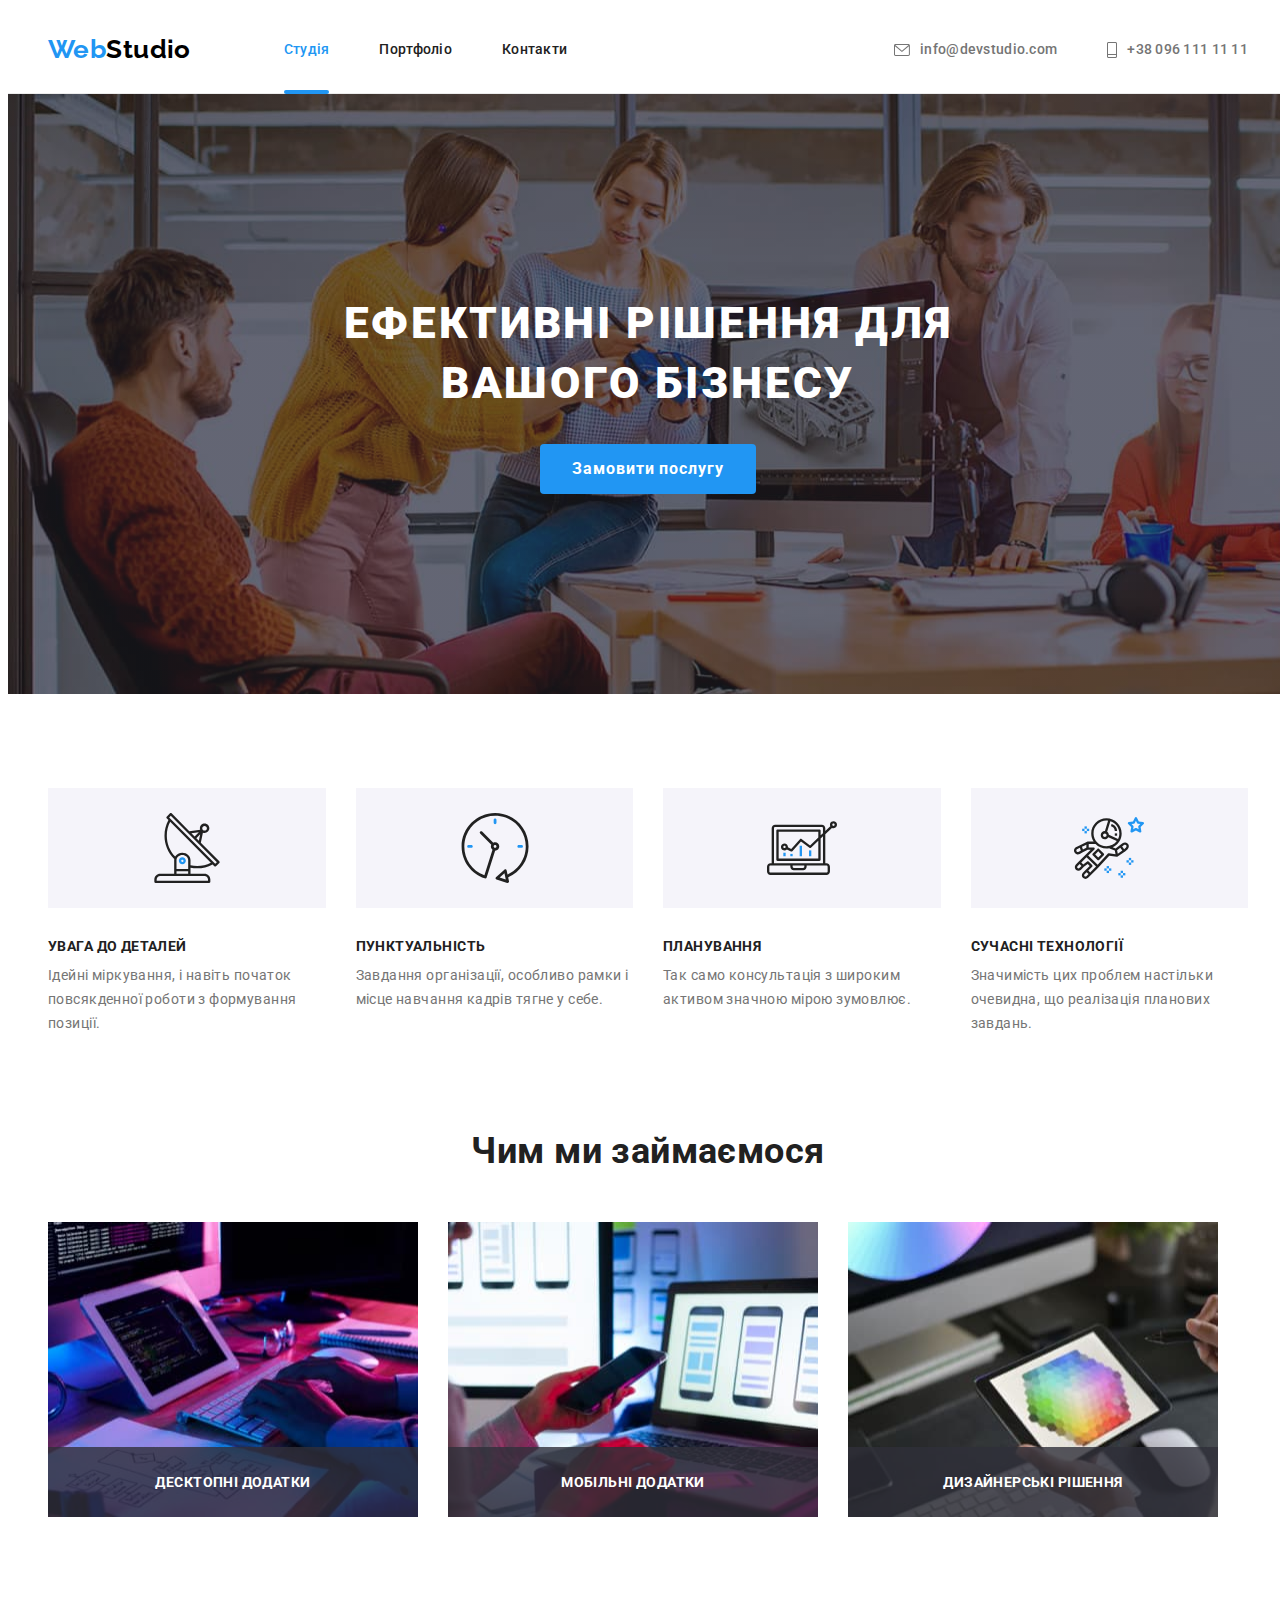
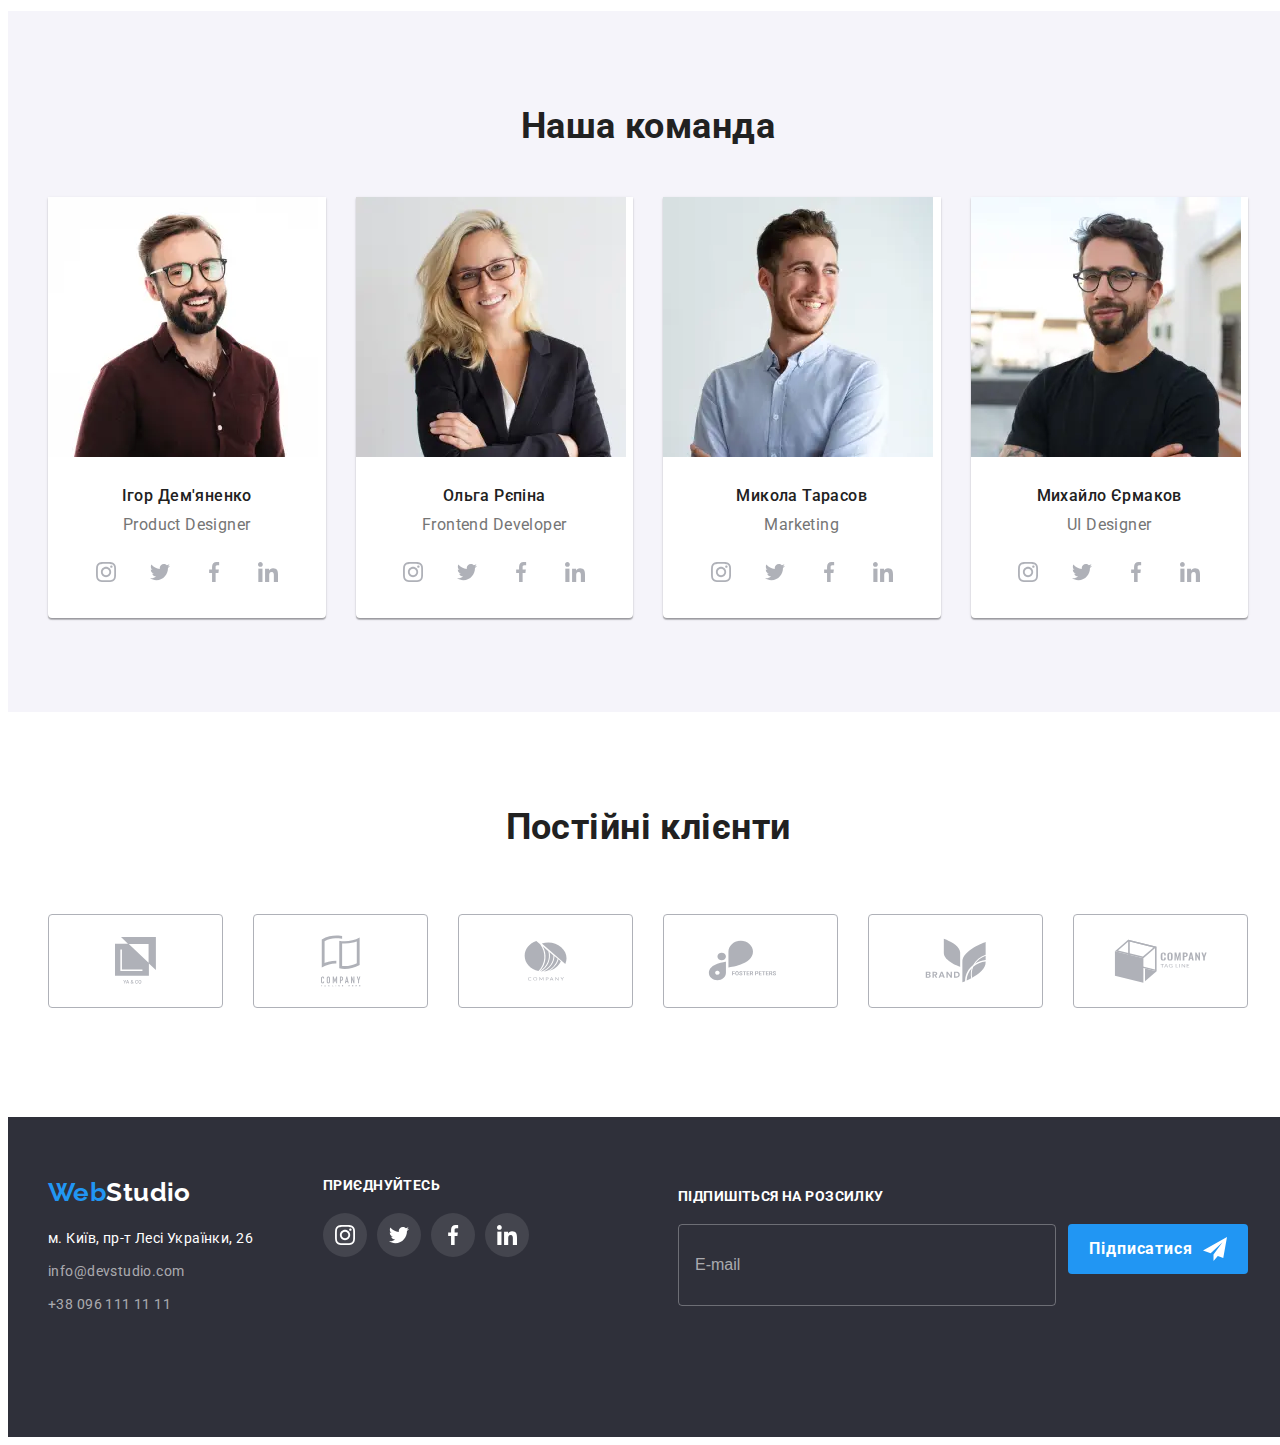
==== commit 51332f3d: "rename img" ====
--- a/index.html
+++ b/index.html
@@ -198,11 +198,11 @@
                     <li class="list-card__item">
                         <picture>
                             <source
-                            srcset= "./images/hw-8/dextop-team-1.webp 1x, ./images/hw-8/dextop-team-1@2x.webp 2x"
+                            srcset= "./images/hw-8/desktop-team-1.webp 1x, ./images/hw-8/desktop-team-1@2x.webp 2x"
                             media="(min-width: 1200px)"
                             type="image/webp"
                             >
-                            <source srcset="./images/hw-8/dextop-team-1.jpg 1x, ./images/hw-8/dextop-team-1@2x.jpg 2x" media="(min-width: 1200px)">
+                            <source srcset="./images/hw-8/desktop-team-1.jpg 1x, ./images/hw-8/desktop-team-1@2x.jpg 2x" media="(min-width: 1200px)">
                             <source srcset="./images/hw-8/tablet-team-1.webp 1x, ./images/hw-8/tablet-team-1@2x.webp 2x" media="(min-width: 768px)" type="image/webp">
                             <source srcset="./images/hw-8/tablet-team-1.jpg 1x, ./images/hw-8/tablet-team-1@2x.jpg 2x" media="(min-width: 768px)">
                             <source srcset="./images/hw-8/team-1.webp 1x, ./images/hw-8/team-1@2x.webp 2x" media="(max-width: 767px)" type="image/webp">
@@ -247,9 +247,9 @@
 
                     <li class="list-card__item">
                         <picture>
-                            <source srcset="./images/hw-8/dextop-team-2.webp 1x, ./images/hw-8/dextop-team-2@2x.webp 2x"
+                            <source srcset="./images/hw-8/desktop-team-2.webp 1x, ./images/hw-8/desktop-team-2@2x.webp 2x"
                                 media="(min-width: 1200px)" type="image/webp">
-                            <source srcset="./images/hw-8/dextop-team-2.jpg 1x, ./images/hw-8/dextop-team-2@2x.jpg 2x"
+                            <source srcset="./images/hw-8/desktop-team-2.jpg 1x, ./images/hw-8/desktop-team-2@2x.jpg 2x"
                                 media="(min-width: 1200px)">
                             <source srcset="./images/hw-8/tablet-team-2.webp 1x, ./images/hw-8/tablet-team-2@2x.webp 2x"
                                 media="(min-width: 768px)" type="image/webp">
@@ -299,9 +299,9 @@
 
                     <li class="list-card__item">
                         <picture>
-                            <source srcset="./images/hw-8/dextop-team-3.webp 1x, ./images/hw-8/dextop-team-3@2x.webp 2x"
+                            <source srcset="./images/hw-8/desktop-team-3.webp 1x, ./images/hw-8/desktop-team-3@2x.webp 2x"
                                 media="(min-width: 1200px)" type="image/webp">
-                            <source srcset="./images/hw-8/dextop-team-3.jpg 1x, ./images/hw-8/dextop-team-3@2x.jpg 2x"
+                            <source srcset="./images/hw-8/desktop-team-3.jpg 1x, ./images/hw-8/desktop-team-3@2x.jpg 2x"
                                 media="(min-width: 1200px)">
                             <source srcset="./images/hw-8/tablet-team-3.webp 1x, ./images/hw-8/tablet-team-3@2x.webp 2x"
                                 media="(min-width: 768px)" type="image/webp">
@@ -351,9 +351,9 @@
 
                     <li class="list-card__item">
                         <picture>
-                            <source srcset="./images/hw-8/dextop-team-4.webp 1x, ./images/hw-8/dextop-team-4@2x.webp 2x"
+                            <source srcset="./images/hw-8/desktop-team-4.webp 1x, ./images/hw-8/desktop-team-4@2x.webp 2x"
                                 media="(min-width: 1200px)" type="image/webp">
-                            <source srcset="./images/hw-8/dextop-team-4.jpg 1x, ./images/hw-8/dextop-team-4@2x.jpg 2x"
+                            <source srcset="./images/hw-8/desktop-team-4.jpg 1x, ./images/hw-8/desktop-team-4@2x.jpg 2x"
                                 media="(min-width: 1200px)">
                             <source srcset="./images/hw-8/tablet-team-4.webp 1x, ./images/hw-8/tablet-team-4@2x.webp 2x"
                                 media="(min-width: 768px)" type="image/webp">
--- a/css/main.min.css
+++ b/css/main.min.css
@@ -1 +1 @@
-:root{--primary-text-color: #757575;--title-text-color: #212121;--accent-color: #2196F3;--primary-white-color: #ffffff;--background-dark: #2F303A;--background-light: #fff;--primary-font-family: "Roboto", sans-serif;--secondary-font-family: "Raleway", sans-serif}.visually-hidden{position:absolute;width:1px;height:1px;margin:-1px;border:0;padding:0;white-space:nowrap;clip-path:inset(100%);clip:rect(0 0 0 0);overflow:hidden}h1,h2,h3,h4,p{margin-top:0;margin-bottom:0}ul{margin-top:0;margin-bottom:0;padding-left:0}img{display:block;max-width:100%}body{font-family:var(--primary-font-family);letter-spacing:.03em;font-size:14px;background-color:var(--background-light);color:var(--primary-text-color)}.link{text-decoration:none}.list{list-style:none}.container{padding-left:15px;padding-right:15px}@media screen and (min-width: 480px){.container{width:480px;margin-left:auto;margin-right:auto}}@media screen and (min-width: 768px){.container{width:768px}}@media screen and (min-width: 1200px){.container{width:1200px}}.section{padding-top:60px;padding-bottom:60px}@media screen and (min-width: 1200px){.section{padding-top:94px;padding-bottom:94px}}.section-team{background-color:#f5f4fa}.section-work{padding-bottom:94px}.title-section{font-size:28px;font-weight:700;line-height:1.17;text-align:center;color:var(--title-text-color)}@media screen and (min-width: 1200px){.title-section{font-size:36px;font-weight:700;line-height:1.17}}.header{position:relative;padding-top:10px;padding-bottom:10px;border-bottom:1px solid #ececec}@media screen and (min-width: 768px){.header{padding-top:21px;padding-bottom:21px}}@media screen and (min-width: 1200px){.header{padding-top:24px;padding-bottom:25px}}.header-container{display:flex;justify-content:space-between;align-items:center}.header-logo{font-size:24px;font-weight:700;line-height:1.17;font-family:var(--secondary-font-family);color:#000}@media screen and (min-width: 768px){.header-logo{margin-right:87px}}@media screen and (min-width: 1200px){.header-logo{margin-right:93px;font-size:26px;font-weight:700;line-height:1.38}}.part-logo{color:var(--accent-color)}.nav{display:flex;align-items:center}.nav-list{display:flex;justify-content:space-between}.nav-list__item:not(:last-child){margin-right:50px}.nav__link{display:block;color:var(--title-text-color);font-family:inherit;font-size:14px;font-weight:500;line-height:1.14;letter-spacing:.02em;transition-property:color;transition-duration:250ms;transition-timing-function:cubic-bezier(0.4, 0, 0.2, 1);transition-delay:0ms}.nav__link:hover,.nav__link:focus{color:var(--accent-color)}.current{position:relative;color:var(--accent-color)}.current::after{position:absolute;top:46px;left:0;content:" ";display:block;width:100%;height:4px;border-radius:2px;background-color:var(--accent-color)}@media screen and (min-width: 1200px){.current::after{top:48px}}.contacts{display:flex;margin-left:78px}@media screen and (min-width: 1200px){.contacts{margin-left:auto}}.contact{display:flex;align-items:center;transition-property:color;transition-duration:250ms;transition-timing-function:cubic-bezier(0.4, 0, 0.2, 1);transition-delay:0ms;color:inherit;font-weight:500;line-height:1.1;letter-spacing:.02em}.contact__mail{margin-right:50px}.contact:hover,.contact:focus{color:var(--accent-color)}.contact__icon{margin-right:10px;fill:currentColor}@media screen and (min-width: 768px){.mobile-menu{display:none}.mobile-open-btn{display:none}}@media screen and (max-width: 1199px){.contacts{display:flex;flex-direction:column;margin-left:78px}.contact{display:flex;align-items:center;color:inherit;font-size:12px;font-weight:500;line-height:1.17;letter-spacing:.02em}.contact__mail{margin-bottom:10px}.contact:hover,.contact:focus{color:var(--accent-color)}.contact__icon{margin-right:10px;fill:currentColor}}@media screen and (max-width: 767px){.nav-list{display:none}.contacts{display:none}.mobile-menu__container{position:relative;padding-top:48px;padding-left:40px;padding-bottom:48px}.mobile-menu{position:absolute;top:0;left:0;width:100%;height:100vh;overflow:auto;position:fixed;background-color:#fff;opacity:0;visibility:hidden;pointer-events:none}.mobile-menu.is-open{opacity:1;visibility:visible;pointer-events:auto}.mobile-open-btn{padding:0px;display:flex;justify-content:center;align-items:center;background-color:rgba(0,0,0,0);border:none}.mobile-open-btn:hover,.mobile-open-btn:focus{fill:var(--accent-color)}.mobile-close-btn{position:absolute;top:10px;right:15px;padding:0;background-color:rgba(0,0,0,0);border:none;transition-property:color;transition-duration:250ms;transition-timing-function:cubic-bezier(0.4, 0, 0.2, 1);transition-delay:0ms}.mobile-close-btn:hover,.mobile-close-btn:focus{fill:var(--accent-color)}.menu-list{margin-bottom:306px}.menu-list__item:not(:last-child){margin-bottom:32px}.menu__link{color:var(--title-text-color);font-family:inherit;font-size:40px;font-weight:500;line-height:1.17;transition-property:color;transition-duration:250ms;transition-timing-function:cubic-bezier(0.4, 0, 0.2, 1);transition-delay:0ms}.menu__link:hover,.menu__link:focus{color:var(--accent-color)}.menu-contact__icon{margin-bottom:32px}.menu-contacts{margin-bottom:64px}.menu-contact__tel{font-family:inherit;font-size:34px;font-weight:500;line-height:1.17;color:var(--accent-color)}.menu-contact__mail{font-family:inherit;font-size:24px;font-weight:500;line-height:1.17;color:inherit}.menu-social{display:flex;align-items:center}.menu-social__link{display:inline-block;font-size:18px;font-weight:500;line-height:1.22;color:var(--accent-color)}.menu-social__item:not(:last-child)::after{content:"";margin-left:10px;margin-right:10px;width:22px;height:0;border:1px solid rgba(33,33,33,.2);transform:rotate(90deg)}}.hero{padding-top:118px;padding-bottom:118px;margin-right:auto;margin-left:auto;min-width:480px;text-align:center;background-image:linear-gradient(rgba(47, 48, 58, 0.4), rgba(47, 48, 58, 0.4)),url(../images/hw-8/hero-img.jpg);background-size:cover;background-color:#c4c4c4}@media(min-device-pixel-ratio: 2),(min-resolution: 192dpi),(min-resolution: 2dppx){.hero{background-image:linear-gradient(rgba(47, 48, 58, 0.4), rgba(47, 48, 58, 0.4)),url(../images/hw-8/hero-img@2x.jpg)}}.hero-title{width:360px;margin:auto;font-size:26px;font-weight:900;line-height:1.62;text-align:center;letter-spacing:.06em;text-transform:uppercase;color:var(--primary-white-color)}.main-button{min-width:200px;padding:10px 24px;margin-top:30px;font-family:inherit;font-size:16px;font-weight:700;line-height:1.88;text-align:center;letter-spacing:.06em;border:rgba(0,0,0,0);border-radius:4px;color:var(--primary-white-color);background-color:var(--accent-color);cursor:pointer;transition-property:background-color;transition-duration:250ms;transition-timing-function:cubic-bezier(0.4, 0, 0.2, 1);transition-delay:0ms}.main-button:hover,.main-button:focus{background-color:#188ce8}@media screen and (min-width: 768px){.hero{background-image:linear-gradient(rgba(47, 48, 58, 0.4), rgba(47, 48, 58, 0.4)),url(../images/hw-8/hero-tablet.jpg);background-size:cover;background-color:#c4c4c4}}@media screen and (min-width: 768px)and (min-device-pixel-ratio: 2),screen and (min-width: 768px)and (min-resolution: 192dpi),screen and (min-width: 768px)and (min-resolution: 2dppx){.hero{background-image:linear-gradient(rgba(47, 48, 58, 0.4), rgba(47, 48, 58, 0.4)),url(../images/hw-8/hero-tablet@2x.jpg)}}@media screen and (min-width: 1200px){.hero{max-width:1600px;padding-top:200px;padding-bottom:200px;background-image:linear-gradient(rgba(47, 48, 58, 0.4), rgba(47, 48, 58, 0.4)),url(../images/hw-8/hero-dextop.jpg);background-size:cover;background-color:#c4c4c4}}@media screen and (min-width: 1200px)and (min-device-pixel-ratio: 2),screen and (min-width: 1200px)and (min-resolution: 192dpi),screen and (min-width: 1200px)and (min-resolution: 2dppx){.hero{background-image:linear-gradient(rgba(47, 48, 58, 0.4), rgba(47, 48, 58, 0.4)),url(../images/hw-8/hero-dextop@2x.jpg)}}@media screen and (min-width: 1200px){.hero-title{width:696px;margin:auto;font-size:44px;font-weight:900;line-height:1.36}}@media screen and (min-width: 1200px){.main-button{min-width:216px;padding:10px 30px}}.features-icon{display:flex;justify-content:center;align-items:center;height:120px;background-color:#f5f4fa}.features-list__item{width:450px}@media screen and (max-width: 767px){.features-list__item:not(:last-child){margin-bottom:30px}}.title-list{margin-top:30px;font-size:14px;font-weight:700;line-height:1.17;text-transform:uppercase;text-align:center;color:var(--title-text-color)}.decription{font-size:14px;font-weight:400;line-height:1.71;margin-top:10px}@media screen and (min-width: 768px){.features-list{display:flex;flex-wrap:wrap;margin:-15px}.features-list__item{width:calc((100% - 60px)/2);margin:15px}.features-icon{display:flex;justify-content:center;align-items:center;height:120px;background-color:#f5f4fa}.title-list{text-align:left}}@media screen and (min-width: 1200px){.features-list{margin:-15px}.features-list__item{width:calc((100% - 120px)/4);margin:15px}}@media screen and (max-width: 1199px){.section-work{display:none}}.work-list{display:flex;margin-top:50px;margin-right:-30px}.work-list__item{position:relative;margin-right:30px}.desc-overlay{position:absolute;bottom:0;left:0;width:100%;height:70px;display:flex;justify-content:center;align-items:center;background-color:rgba(47,48,58,.8);color:var(--primary-white-color);text-transform:uppercase;font-weight:700;font-size:14px;line-height:1.2}.title-card{font-size:16px;font-weight:500;line-height:1.17;text-align:center;color:var(--title-text-color)}.list-card{display:flex;flex-wrap:wrap;margin-top:30px}@media screen and (min-width: 768px){.list-card{gap:30px}}@media screen and (min-width: 1200px){.list-card{margin-top:50px}}.list-card__item{box-shadow:0px 1px 3px rgba(0,0,0,.12),0px 1px 1px rgba(0,0,0,.14),0px 2px 1px rgba(0,0,0,.2);border-radius:0px 0px 4px 4px;background-color:#fff}@media screen and (max-width: 767px){.list-card__item{margin-bottom:30px}}@media screen and (min-width: 768px){.list-card__item{width:calc((100% - 30px)/2)}}@media screen and (min-width: 1200px){.list-card__item{width:calc((100% - 90px)/4)}}.list-card-desc{padding-top:30px;padding-bottom:24px;padding-left:auto;padding-right:auto}.desc-card{margin-top:10px;font-size:16px;font-weight:400;line-height:1.17;text-align:center}.social-list{margin-top:16px;display:flex;justify-content:center}.social-list__item:not(:last-child){margin-right:10px}.social-list__link{display:flex;align-items:center;justify-content:center;width:44px;height:44px;background-color:var(--primary-white-color);border-radius:50%;transition-property:background-color;transition-duration:250ms;transition-timing-function:cubic-bezier(0.4, 0, 0.2, 1);transition-delay:0ms}.social-list__link:hover,.social-list__link:focus{background-color:var(--accent-color)}.social-list__icon{fill:#afb1b8}@media screen and (min-width: 1200px){.social-list__icon{transition-property:fill;transition-duration:250ms;transition-timing-function:cubic-bezier(0.4, 0, 0.2, 1);transition-delay:0ms}.social-list__link:hover .social-list__icon,.social-list__link:focus .social-list__icon{fill:var(--primary-white-color)}}.clients-list{display:flex;flex-wrap:wrap;margin-top:30px;margin-right:-15px;margin-left:-15px;color:#afb1b8}@media screen and (min-width: 1200px){.clients-list{flex-wrap:nowrap;margin-top:50px}}.clients-list__item{width:calc((100% - 60px)/2);margin:15px}@media screen and (min-width: 768px){.clients-list__item{width:calc((100% - 90px)/3)}}.clients-list__link{display:flex;height:92px;justify-content:center;align-items:center;border:1px solid #afb1b8;border-radius:4px;transition-duration:250ms;transition-property:border;transition-timing-function:cubic-bezier(0.4, 0, 0.2, 1);transition-delay:0ms}.clients-list__link:hover,.clients-list__link:focus{border:1px solid var(--accent-color)}@media screen and (min-width: 1200px){.clients-list__link:not(:last-child){margin-right:30px}}.clients-list__icon{fill:#afb1b8;transition-property:fill;transition-duration:250ms;transition-timing-function:cubic-bezier(0.4, 0, 0.2, 1);transition-delay:0ms}.clients-list__link:hover .clients-list__icon,.clients-list__link:focus .clients-list__icon{fill:var(--accent-color)}.button{padding:6px 22px;border:rgba(0,0,0,0);font-family:inherit;font-size:16px;font-weight:500;line-height:1.63;text-align:center;color:var(--title-text-color);cursor:pointer;border-radius:4px;transition:background-color 250ms cubic-bezier(0.4, 0, 0.2, 1),color 250ms cubic-bezier(0.4, 0, 0.2, 1),box-shadow 250ms cubic-bezier(0.4, 0, 0.2, 1)}.button:hover,.button:focus{color:var(--primary-white-color);background-color:var(--accent-color);box-shadow:0px 3px 1px rgba(0,0,0,.1),0px 1px 2px rgba(0,0,0,.08),0px 2px 2px rgba(0,0,0,.12)}.button-list{display:flex;flex-wrap:wrap;justify-content:center;margin-bottom:40px}@media screen and (min-width: 768px){.button-list{margin-bottom:30px}}@media screen and (min-width: 1200px){.button-list{margin-bottom:50px}}.button-list__item{background-color:#f5f4fa;margin-bottom:15px}.button-list__item:not(:last-child){margin-right:8px}@media screen and (min-width: 768px){.projects-list{display:flex;flex-wrap:wrap;margin-right:-30px;margin-bottom:-30px}}.projects-list__item{margin-right:30px;margin-bottom:30px}.project-list__link{display:block;transition-property:box-shadow;transition-duration:250ms;transition-timing-function:cubic-bezier(0.4, 0, 0.2, 1);transition-delay:0ms}.project-list__link:hover,.project-list__link:focus{box-shadow:0px 1px 1px rgba(0,0,0,.12),0px 4px 4px rgba(0,0,0,.06),1px 4px 6px rgba(0,0,0,.16)}.project-card{padding:20px 24px;border:1px solid #eee;border-top:none}@media(min-width: 768px)and (max-width: 1199px){.project-card{width:354px}}@media screen and (min-width: 1200px){.project-card{width:370px}}.project-title{margin-bottom:4px;font-size:18px;font-weight:700;line-height:2;letter-spacing:.06em;color:var(--title-text-color)}.project-desc{font-size:16px;font-weight:400;line-height:1.88;color:var(--primary-text-color);margin-bottom:20px}.project-desc-first{margin-bottom:56px}.project-img{position:relative;overflow:hidden}.overlay{position:absolute;top:0;left:0;width:100%;height:100%;background-color:var(--accent-color);color:var(--primary-white-color);opacity:0;transform:translateY(100%);transition:opacity 250ms cubic-bezier(0.4, 0, 0.2, 1),transform 250ms cubic-bezier(0.4, 0, 0.2, 1);padding:63px 24px;font-family:inherit;font-weight:400;font-size:18px;line-height:1.5}.project-list__link:hover .overlay{opacity:1;transform:translateY(0)}.footer{padding-top:60px;padding-bottom:60px;background-color:var(--background-dark)}.footer-logo{font-size:24px;font-weight:700;line-height:1.17;color:var(--primary-white-color);font-family:var(--secondary-font-family)}@media screen and (min-width: 1200px){.footer-logo{font-size:26px}}.address{margin-top:20px;font-style:normal;font-size:14px;font-weight:400;line-height:1.71}.address-list__item:not(:last-child){margin-bottom:8px}@media screen and (min-width: 1200px){.address-list__item:not(:last-child){margin-bottom:9px}}.address-link{color:var(--primary-white-color);transition-property:color;transition-duration:250ms;transition-timing-function:cubic-bezier(0.4, 0, 0.2, 1);transition-delay:0ms}.address-link:hover,.address-link:focus{color:var(--accent-color)}.address-contact-link{color:rgba(255,255,255,.6);transition-property:color;transition-duration:250ms;transition-timing-function:cubic-bezier(0.4, 0, 0.2, 1);transition-delay:0ms}.address-contact-link:hover,.address-contact-link:focus{color:var(--accent-color)}.footer-container{text-align:center}@media screen and (min-width: 1200px){.footer-container{display:flex;align-items:baseline;text-align:left}}@media screen and (min-width: 768px){.tablet__footer-container{display:flex;justify-content:center;text-align:center}}@media screen and (min-width: 1200px){.tablet__footer-container{text-align:left}}.footer-address{margin-bottom:60px}@media screen and (min-width: 768px){.footer-address{margin-right:165px}}@media screen and (min-width: 1200px){.footer-address{margin-right:70px}}.title-social{margin-bottom:20px;font-size:14px;font-weight:700;line-height:1.17;text-transform:uppercase;color:var(--primary-white-color)}.footer-social-list{display:flex;justify-content:center;margin-bottom:60px}.footer-social-list__item:not(:last-child){margin-right:10px}.footer-social-list__link{display:flex;align-items:center;justify-content:center;width:44px;height:44px;color:var(--primary-white-color);background-color:rgba(255,255,255,.1);border-radius:50%;transition-property:background-color;transition-duration:250ms;transition-timing-function:cubic-bezier(0.4, 0, 0.2, 1);transition-delay:0ms}.footer-social-list__link:hover,.footer-social-list__link:focus{background-color:var(--accent-color)}.footer-social-list__icon{fill:currentColor;transition-property:fill;transition-duration:250ms;transition-timing-function:cubic-bezier(0.4, 0, 0.2, 1);transition-delay:0ms}.footer-social-list__link:hover .footer-social-list__icon,.footer-social-list__link:focus .footer-social-list__icon{fill:var(--primary-white-color)}@media screen and (min-width: 1200px){.form-subscription{width:570px;margin-left:auto}.form-field-subscription{display:flex}}.footer-title-subscription{margin-bottom:20px}.title-subscription{font-size:14px;font-weight:700;line-height:1.17;text-transform:uppercase;color:var(--primary-white-color)}.email-subscription{width:450px;height:50px;padding-top:15px;padding-left:16px;padding-bottom:15px;border:1px solid rgba(255,255,255,.3);border-radius:4px;color:var(--primary-white-color);background-color:rgba(0,0,0,0);font-size:16px;font-weight:400;line-height:1.25}@media screen and (min-width: 1200px){.email-subscription{width:358px}}.email-subscription::placeholder{color:rgba(255,255,255,.6)}.email-subscription:focus{outline:none}.btn-subscription{display:flex;align-items:center;justify-content:center;width:200px;height:50px;font-family:inherit;font-size:16px;font-weight:700;line-height:1.88;text-align:center;letter-spacing:.06em;background-color:#2196f3;color:var(--primary-white-color);border:rgba(0,0,0,0);border-radius:4px}@media screen and (max-width: 1199px){.btn-subscription{margin-top:20px;margin-right:auto;margin-left:auto}}@media screen and (min-width: 1200px){.btn-subscription{margin-left:12px}}.img-subscription{fill:var(--primary-white-color);margin-left:12px}@media screen and (min-width: 10px){.img-subscription{margin-left:10px}}.backdrop{position:fixed;top:0;left:0;width:100%;height:100%;background:rgba(47,48,58,.4);opacity:1;transition:opacity 250ms cubic-bezier(0.4, 0, 0.2, 1),visibility 250ms cubic-bezier(0.4, 0, 0.2, 1),scale 250ms cubic-bezier(0.4, 0, 0.2, 1)}.backdrop.is-hidden{opacity:0;scale:1.5;visibility:hidden;pointer-events:none}.modal{position:absolute;top:50%;left:50%;transform:translate(-50%, -50%);width:450px;height:609px;padding:40px;background-color:var(--primary-white-color)}@media screen and (min-width: 1200px){.modal{width:528px;height:581px}}.modal__btn_close{position:absolute;top:8px;right:8px;display:flex;align-items:center;justify-content:center;width:30px;height:30px;padding:0;background-color:rgba(0,0,0,0);border-radius:50%;border:1px solid rgba(0,0,0,.1);cursor:pointer}.modal__btn_close:focus{fill:var(--accent-color)}.contact-title-form{display:block;margin-bottom:12px;font-size:20px;font-weight:700;line-height:1.5;text-align:center;color:var(--title-text-color)}@media screen and (min-width: 1200px){.contact-title-form{line-height:1.2}}.form-field{display:block}.form-field__name{display:block;margin-bottom:4px;font-size:12px;font-weight:400;line-height:1.17;letter-spacing:.01em}.contact-form-wrapper{position:relative;margin-bottom:10px;display:block}.contact-form__input{width:100%;height:40px;padding-left:40px;border:1px solid rgba(33,33,33,.2);border-radius:4px;transition:border-color 250ms cubic-bezier(0.4, 0, 0.2, 1)}.contact-form__input:focus{outline:none;border-color:#2196f3}.contact-form__img{position:absolute;top:50%;left:12px;transform:translateY(-50%);transition:fill 250ms cubic-bezier(0.4, 0, 0.2, 1)}.contact-form__input:focus+.contact-form__img{fill:var(--accent-color)}.contact-form__message{display:block;width:100%;height:120px;margin-bottom:20px;padding:12px 16px;letter-spacing:.01em;font-size:14px;font-weight:400;line-height:1.17;font-size:12px;resize:none;border:1px solid rgba(33,33,33,.2);border-radius:4px;transition:border-color 250ms cubic-bezier(0.4, 0, 0.2, 1)}@media screen and (min-width: 1200px){.contact-form__message{font-size:12px;font-weight:400;line-height:1.17}}.contact-form__message:focus{outline:none;border-color:#2196f3}.contact-form__message::placeholder{color:rgba(117,117,117,.5)}.contact-form-checkbox{margin-bottom:30px;display:flex;justify-content:center}.contact-form-checkbox__label{display:flex;align-items:center;font-size:12px;font-weight:400;line-height:1.17;color:var(--primary-text-color)}@media screen and (min-width: 1200px){.contact-form-checkbox__label{font-size:14px;font-weight:400;line-height:1.71}}.contact-form-checkbox__label::before{display:inline-block;content:"";width:16px;height:15px;border:2px solid #212121;border-radius:2px;margin-right:8px}.contact-checkbox__input:checked+.contact-form-checkbox__label::before{background-image:url(../images/hw-6/Vector.svg);background-color:#2196f3;background-size:contain;background-repeat:no-repeat;background-position:50% 50%;border-color:#2196f3}.contact-checkbox__link{color:var(--accent-color);margin-left:5px}.contact-btn_submit{display:block;margin:0 auto;padding:10px 30px;width:200px;height:50px;font-family:inherit;font-size:16px;font-weight:700;line-height:1.88;text-align:center;letter-spacing:.06em;border:rgba(0,0,0,0);border-radius:4px;color:var(--primary-white-color);background-color:var(--accent-color);cursor:pointer;transition-property:background-color;transition-duration:250ms;transition-timing-function:cubic-bezier(0.4, 0, 0.2, 1);transition-delay:0ms}/*# sourceMappingURL=main.min.css.map */+:root{--primary-text-color: #757575;--title-text-color: #212121;--accent-color: #2196F3;--primary-white-color: #ffffff;--background-dark: #2F303A;--background-light: #fff;--primary-font-family: "Roboto", sans-serif;--secondary-font-family: "Raleway", sans-serif}.visually-hidden{position:absolute;width:1px;height:1px;margin:-1px;border:0;padding:0;white-space:nowrap;clip-path:inset(100%);clip:rect(0 0 0 0);overflow:hidden}h1,h2,h3,h4,p{margin-top:0;margin-bottom:0}ul{margin-top:0;margin-bottom:0;padding-left:0}img{display:block;max-width:100%}body{width:100%;height:100%;font-family:var(--primary-font-family);letter-spacing:.03em;font-size:14px;background-color:var(--background-light);color:var(--primary-text-color)}.link{text-decoration:none}.list{list-style:none}.container{width:100%;padding-left:15px;padding-right:15px}@media screen and (min-width: 480px){.container{width:480px;margin-left:auto;margin-right:auto}}@media screen and (min-width: 768px){.container{width:768px}}@media screen and (min-width: 1200px){.container{width:1200px}}.section{padding-top:60px;padding-bottom:60px}@media screen and (min-width: 1200px){.section{padding-top:94px;padding-bottom:94px}}.section-team{background-color:#f5f4fa}.section-work{padding-bottom:94px}.title-section{font-size:28px;font-weight:700;line-height:1.17;text-align:center;color:var(--title-text-color)}@media screen and (min-width: 1200px){.title-section{font-size:36px;font-weight:700;line-height:1.17}}.header{position:relative;padding-top:10px;padding-bottom:10px;border-bottom:1px solid #ececec}@media screen and (min-width: 768px){.header{padding-top:21px;padding-bottom:21px}}@media screen and (min-width: 1200px){.header{padding-top:24px;padding-bottom:25px}}.header-container{display:flex;justify-content:space-between;align-items:center}.header-logo{font-size:24px;font-weight:700;line-height:1.17;font-family:var(--secondary-font-family);color:#000}@media screen and (min-width: 768px){.header-logo{margin-right:87px}}@media screen and (min-width: 1200px){.header-logo{margin-right:93px;font-size:26px;font-weight:700;line-height:1.38}}.part-logo{color:var(--accent-color)}.nav{display:flex;align-items:center}.nav-list{display:flex;justify-content:space-between}.nav-list__item:not(:last-child){margin-right:50px}.nav__link{display:block;color:var(--title-text-color);font-family:inherit;font-size:14px;font-weight:500;line-height:1.14;letter-spacing:.02em;transition-property:color;transition-duration:250ms;transition-timing-function:cubic-bezier(0.4, 0, 0.2, 1);transition-delay:0ms}.nav__link:hover,.nav__link:focus{color:var(--accent-color)}.current{position:relative;color:var(--accent-color)}.current::after{position:absolute;top:46px;left:0;content:" ";display:block;width:100%;height:4px;border-radius:2px;background-color:var(--accent-color)}@media screen and (min-width: 1200px){.current::after{top:48px}}.contacts{display:flex;margin-left:78px}@media screen and (min-width: 1200px){.contacts{margin-left:auto}}.contact{display:flex;align-items:center;transition-property:color;transition-duration:250ms;transition-timing-function:cubic-bezier(0.4, 0, 0.2, 1);transition-delay:0ms;color:inherit;font-weight:500;line-height:1.1;letter-spacing:.02em}.contact__mail{margin-right:50px}.contact:hover,.contact:focus{color:var(--accent-color)}.contact__icon{margin-right:10px;fill:currentColor}@media screen and (min-width: 768px){.mobile-menu{display:none}.mobile-open-btn{display:none}}@media screen and (max-width: 1199px){.contacts{display:flex;flex-direction:column;margin-left:78px}.contact{display:flex;align-items:center;color:inherit;font-size:12px;font-weight:500;line-height:1.17;letter-spacing:.02em}.contact__mail{margin-bottom:10px}.contact:hover,.contact:focus{color:var(--accent-color)}.contact__icon{margin-right:10px;fill:currentColor}}@media screen and (max-width: 767px){.nav-list{display:none}.contacts{display:none}.mobile-menu__container{position:relative;padding-top:48px;padding-left:40px;padding-bottom:48px}.mobile-menu{position:absolute;top:0;left:0;width:100%;height:100vh;z-index:2;overflow:auto;position:fixed;background-color:#fff;opacity:0;visibility:hidden;pointer-events:none}.mobile-menu.is-open{opacity:1;visibility:visible;pointer-events:auto}.mobile-open-btn{padding:0px;display:flex;justify-content:center;align-items:center;background-color:rgba(0,0,0,0);border:none}.mobile-open-btn:hover,.mobile-open-btn:focus{fill:var(--accent-color)}.mobile-close-btn{position:absolute;top:10px;right:15px;padding:0;background-color:rgba(0,0,0,0);border:none;transition-property:color;transition-duration:250ms;transition-timing-function:cubic-bezier(0.4, 0, 0.2, 1);transition-delay:0ms}.mobile-close-btn:hover,.mobile-close-btn:focus{fill:var(--accent-color)}.menu-list{margin-bottom:306px}.menu-list__item:not(:last-child){margin-bottom:32px}.menu__link{color:var(--title-text-color);font-family:inherit;font-size:40px;font-weight:500;line-height:1.17;transition-property:color;transition-duration:250ms;transition-timing-function:cubic-bezier(0.4, 0, 0.2, 1);transition-delay:0ms}.menu__link:hover,.menu__link:focus{color:var(--accent-color)}.menu-contact__icon{margin-bottom:32px}.menu-contacts{margin-bottom:64px}.menu-contact__tel{font-family:inherit;font-size:34px;font-weight:500;line-height:1.17;color:var(--accent-color)}.menu-contact__mail{font-family:inherit;font-size:24px;font-weight:500;line-height:1.17;color:inherit}.menu-social{display:flex;align-items:center}.menu-social__link{display:inline-block;font-size:18px;font-weight:500;line-height:1.22;color:var(--accent-color)}.menu-social__item:not(:last-child)::after{content:"";margin-left:10px;margin-right:10px;width:22px;height:0;border:1px solid rgba(33,33,33,.2);transform:rotate(90deg)}}.hero{padding-top:118px;padding-bottom:118px;margin-right:auto;margin-left:auto;text-align:center;background-image:linear-gradient(rgba(47, 48, 58, 0.4), rgba(47, 48, 58, 0.4)),url(../images/hw-8/hero-img.jpg);background-size:cover;background-color:#c4c4c4}@media(min-device-pixel-ratio: 2),(min-resolution: 192dpi),(min-resolution: 2dppx){.hero{background-image:linear-gradient(rgba(47, 48, 58, 0.4), rgba(47, 48, 58, 0.4)),url(../images/hw-8/hero-img@2x.jpg)}}.hero-title{width:360px;margin:auto;font-size:26px;font-weight:900;line-height:1.62;text-align:center;letter-spacing:.06em;text-transform:uppercase;color:var(--primary-white-color)}.main-button{min-width:200px;padding:10px 24px;margin-top:30px;font-family:inherit;font-size:16px;font-weight:700;line-height:1.88;text-align:center;letter-spacing:.06em;border:rgba(0,0,0,0);border-radius:4px;color:var(--primary-white-color);background-color:var(--accent-color);cursor:pointer;transition-property:background-color;transition-duration:250ms;transition-timing-function:cubic-bezier(0.4, 0, 0.2, 1);transition-delay:0ms}.main-button:hover,.main-button:focus{background-color:#188ce8}@media screen and (min-width: 768px){.hero{background-image:linear-gradient(rgba(47, 48, 58, 0.4), rgba(47, 48, 58, 0.4)),url(../images/hw-8/hero-tablet.jpg);background-size:cover;background-color:#c4c4c4}}@media screen and (min-width: 768px)and (min-device-pixel-ratio: 2),screen and (min-width: 768px)and (min-resolution: 192dpi),screen and (min-width: 768px)and (min-resolution: 2dppx){.hero{background-image:linear-gradient(rgba(47, 48, 58, 0.4), rgba(47, 48, 58, 0.4)),url(../images/hw-8/hero-tablet@2x.jpg)}}@media screen and (min-width: 1200px){.hero{max-width:1600px;padding-top:200px;padding-bottom:200px;background-image:linear-gradient(rgba(47, 48, 58, 0.4), rgba(47, 48, 58, 0.4)),url(../images/hw-8/hero-desktop.jpg);background-size:cover;background-color:#c4c4c4}}@media screen and (min-width: 1200px)and (min-device-pixel-ratio: 2),screen and (min-width: 1200px)and (min-resolution: 192dpi),screen and (min-width: 1200px)and (min-resolution: 2dppx){.hero{background-image:linear-gradient(rgba(47, 48, 58, 0.4), rgba(47, 48, 58, 0.4)),url(../images/hw-8/hero-desktop@2x.jpg)}}@media screen and (min-width: 1200px){.hero-title{width:696px;margin:auto;font-size:44px;font-weight:900;line-height:1.36}}@media screen and (min-width: 1200px){.main-button{min-width:216px;padding:10px 30px}}.features-icon{display:flex;justify-content:center;align-items:center;height:120px;background-color:#f5f4fa}@media screen and (max-width: 767px){.features-list__item:not(:last-child){margin-bottom:30px}}.title-list{margin-top:30px;font-size:14px;font-weight:700;line-height:1.17;text-transform:uppercase;text-align:center;color:var(--title-text-color)}.decription{font-size:14px;font-weight:400;line-height:1.71;margin-top:10px}@media screen and (min-width: 768px){.features-list{display:flex;flex-wrap:wrap;margin:-15px}.features-list__item{width:calc((100% - 60px)/2);margin:15px}.features-icon{display:flex;justify-content:center;align-items:center;height:120px;background-color:#f5f4fa}.title-list{text-align:left}}@media screen and (min-width: 1200px){.features-list{margin:-15px}.features-list__item{width:calc((100% - 120px)/4);margin:15px}}@media screen and (max-width: 1199px){.section-work{display:none}}.work-list{display:flex;margin-top:50px;margin-right:-30px}.work-list__item{position:relative;margin-right:30px}.desc-overlay{position:absolute;bottom:0;left:0;width:100%;height:70px;display:flex;justify-content:center;align-items:center;background-color:rgba(47,48,58,.8);color:var(--primary-white-color);text-transform:uppercase;font-weight:700;font-size:14px;line-height:1.2}.title-card{font-size:16px;font-weight:500;line-height:1.17;text-align:center;color:var(--title-text-color)}.list-card{display:flex;flex-wrap:wrap;margin-top:30px}@media screen and (min-width: 768px){.list-card{gap:30px}}@media screen and (min-width: 1200px){.list-card{margin-top:50px}}.list-card__item{box-shadow:0px 1px 3px rgba(0,0,0,.12),0px 1px 1px rgba(0,0,0,.14),0px 2px 1px rgba(0,0,0,.2);border-radius:0px 0px 4px 4px;background-color:#fff}@media screen and (max-width: 767px){.list-card__item{margin-bottom:30px}}@media screen and (min-width: 768px){.list-card__item{width:calc((100% - 30px)/2)}}@media screen and (min-width: 1200px){.list-card__item{width:calc((100% - 90px)/4)}}.list-card-desc{padding-top:30px;padding-bottom:24px;padding-left:auto;padding-right:auto}.desc-card{margin-top:10px;font-size:16px;font-weight:400;line-height:1.17;text-align:center}.social-list{margin-top:16px;display:flex;justify-content:center}.social-list__item:not(:last-child){margin-right:10px}.social-list__link{display:flex;align-items:center;justify-content:center;width:44px;height:44px;background-color:var(--primary-white-color);border-radius:50%;transition-property:background-color;transition-duration:250ms;transition-timing-function:cubic-bezier(0.4, 0, 0.2, 1);transition-delay:0ms}.social-list__link:hover,.social-list__link:focus{background-color:var(--accent-color)}.social-list__icon{fill:#afb1b8}@media screen and (min-width: 1200px){.social-list__icon{transition-property:fill;transition-duration:250ms;transition-timing-function:cubic-bezier(0.4, 0, 0.2, 1);transition-delay:0ms}.social-list__link:hover .social-list__icon,.social-list__link:focus .social-list__icon{fill:var(--primary-white-color)}}.clients-list{display:flex;flex-wrap:wrap;margin-top:30px;margin-right:-15px;margin-left:-15px;color:#afb1b8}@media screen and (min-width: 1200px){.clients-list{flex-wrap:nowrap;margin-top:50px}}.clients-list__item{width:calc((100% - 60px)/2);margin:15px}@media screen and (min-width: 768px){.clients-list__item{width:calc((100% - 90px)/3)}}.clients-list__link{display:flex;height:92px;justify-content:center;align-items:center;border:1px solid #afb1b8;border-radius:4px;transition-duration:250ms;transition-property:border;transition-timing-function:cubic-bezier(0.4, 0, 0.2, 1);transition-delay:0ms}.clients-list__link:hover,.clients-list__link:focus{border:1px solid var(--accent-color)}@media screen and (min-width: 1200px){.clients-list__link:not(:last-child){margin-right:30px}}.clients-list__icon{fill:#afb1b8;transition-property:fill;transition-duration:250ms;transition-timing-function:cubic-bezier(0.4, 0, 0.2, 1);transition-delay:0ms}.clients-list__link:hover .clients-list__icon,.clients-list__link:focus .clients-list__icon{fill:var(--accent-color)}.button{padding:6px 22px;border:rgba(0,0,0,0);font-family:inherit;font-size:16px;font-weight:500;line-height:1.63;text-align:center;color:var(--title-text-color);cursor:pointer;border-radius:4px;transition:background-color 250ms cubic-bezier(0.4, 0, 0.2, 1),color 250ms cubic-bezier(0.4, 0, 0.2, 1),box-shadow 250ms cubic-bezier(0.4, 0, 0.2, 1)}.button:hover,.button:focus{color:var(--primary-white-color);background-color:var(--accent-color);box-shadow:0px 3px 1px rgba(0,0,0,.1),0px 1px 2px rgba(0,0,0,.08),0px 2px 2px rgba(0,0,0,.12)}.button-list{display:flex;flex-wrap:wrap;justify-content:center;margin-bottom:40px}@media screen and (min-width: 768px){.button-list{margin-bottom:30px}}@media screen and (min-width: 1200px){.button-list{margin-bottom:50px}}.button-list__item{background-color:#f5f4fa;margin-bottom:15px}.button-list__item:not(:last-child){margin-right:8px}@media screen and (min-width: 768px){.projects-list{display:flex;flex-wrap:wrap;margin-right:-30px;margin-bottom:-30px}}.projects-list__item{margin-right:30px;margin-bottom:30px}.project-list__link{display:block;transition-property:box-shadow;transition-duration:250ms;transition-timing-function:cubic-bezier(0.4, 0, 0.2, 1);transition-delay:0ms}.project-list__link:hover,.project-list__link:focus{box-shadow:0px 1px 1px rgba(0,0,0,.12),0px 4px 4px rgba(0,0,0,.06),1px 4px 6px rgba(0,0,0,.16)}.project-card{padding:20px 24px;border:1px solid #eee;border-top:none}@media(min-width: 768px)and (max-width: 1199px){.project-card{width:354px}}@media screen and (min-width: 1200px){.project-card{width:370px}}.project-title{margin-bottom:4px;font-size:18px;font-weight:700;line-height:2;letter-spacing:.06em;color:var(--title-text-color)}.project-desc{font-size:16px;font-weight:400;line-height:1.88;color:var(--primary-text-color);margin-bottom:20px}.project-desc-first{margin-bottom:56px}.project-img{position:relative;overflow:hidden}.overlay{position:absolute;top:0;left:0;width:100%;height:100%;background-color:var(--accent-color);color:var(--primary-white-color);opacity:0;transform:translateY(100%);transition:opacity 250ms cubic-bezier(0.4, 0, 0.2, 1),transform 250ms cubic-bezier(0.4, 0, 0.2, 1);padding:63px 24px;font-family:inherit;font-weight:400;font-size:18px;line-height:1.5}.project-list__link:hover .overlay{opacity:1;transform:translateY(0)}.footer{padding-top:60px;padding-bottom:60px;background-color:var(--background-dark)}.footer-logo{font-size:24px;font-weight:700;line-height:1.17;color:var(--primary-white-color);font-family:var(--secondary-font-family)}@media screen and (min-width: 1200px){.footer-logo{font-size:26px}}.address{margin-top:20px;font-style:normal;font-size:14px;font-weight:400;line-height:1.71}.address-list__item:not(:last-child){margin-bottom:8px}@media screen and (min-width: 1200px){.address-list__item:not(:last-child){margin-bottom:9px}}.address-link{color:var(--primary-white-color);transition-property:color;transition-duration:250ms;transition-timing-function:cubic-bezier(0.4, 0, 0.2, 1);transition-delay:0ms}.address-link:hover,.address-link:focus{color:var(--accent-color)}.address-contact-link{color:rgba(255,255,255,.6);transition-property:color;transition-duration:250ms;transition-timing-function:cubic-bezier(0.4, 0, 0.2, 1);transition-delay:0ms}.address-contact-link:hover,.address-contact-link:focus{color:var(--accent-color)}.footer-container{text-align:center}@media screen and (min-width: 1200px){.footer-container{display:flex;align-items:baseline;text-align:left}}@media screen and (min-width: 768px){.tablet__footer-container{display:flex;justify-content:center;text-align:center}}@media screen and (min-width: 1200px){.tablet__footer-container{text-align:left}}.footer-address{margin-bottom:60px}@media screen and (min-width: 768px){.footer-address{margin-right:165px}}@media screen and (min-width: 1200px){.footer-address{margin-right:70px}}.title-social{margin-bottom:20px;font-size:14px;font-weight:700;line-height:1.17;text-transform:uppercase;color:var(--primary-white-color)}.footer-social-list{display:flex;justify-content:center;margin-bottom:60px}.footer-social-list__item:not(:last-child){margin-right:10px}.footer-social-list__link{display:flex;align-items:center;justify-content:center;width:44px;height:44px;color:var(--primary-white-color);background-color:rgba(255,255,255,.1);border-radius:50%;transition-property:background-color;transition-duration:250ms;transition-timing-function:cubic-bezier(0.4, 0, 0.2, 1);transition-delay:0ms}.footer-social-list__link:hover,.footer-social-list__link:focus{background-color:var(--accent-color)}.footer-social-list__icon{fill:currentColor;transition-property:fill;transition-duration:250ms;transition-timing-function:cubic-bezier(0.4, 0, 0.2, 1);transition-delay:0ms}.footer-social-list__link:hover .footer-social-list__icon,.footer-social-list__link:focus .footer-social-list__icon{fill:var(--primary-white-color)}@media screen and (min-width: 1200px){.form-subscription{width:570px;margin-left:auto}.form-field-subscription{display:flex}}.footer-title-subscription{margin-bottom:20px}.title-subscription{font-size:14px;font-weight:700;line-height:1.17;text-transform:uppercase;color:var(--primary-white-color)}.email-subscription{width:450px;height:50px;padding-top:15px;padding-left:16px;padding-bottom:15px;border:1px solid rgba(255,255,255,.3);border-radius:4px;color:var(--primary-white-color);background-color:rgba(0,0,0,0);font-size:16px;font-weight:400;line-height:1.25}@media screen and (min-width: 1200px){.email-subscription{width:358px}}.email-subscription::placeholder{color:rgba(255,255,255,.6)}.email-subscription:focus{outline:none}.btn-subscription{display:flex;align-items:center;justify-content:center;width:200px;height:50px;font-family:inherit;font-size:16px;font-weight:700;line-height:1.88;text-align:center;letter-spacing:.06em;background-color:#2196f3;color:var(--primary-white-color);border:rgba(0,0,0,0);border-radius:4px}@media screen and (max-width: 1199px){.btn-subscription{margin-top:20px;margin-right:auto;margin-left:auto}}@media screen and (min-width: 1200px){.btn-subscription{margin-left:12px}}.img-subscription{fill:var(--primary-white-color);margin-left:12px}@media screen and (min-width: 10px){.img-subscription{margin-left:10px}}.backdrop{position:fixed;top:0;left:0;width:100%;height:100%;background:rgba(47,48,58,.4);opacity:1;transition:opacity 250ms cubic-bezier(0.4, 0, 0.2, 1),visibility 250ms cubic-bezier(0.4, 0, 0.2, 1),scale 250ms cubic-bezier(0.4, 0, 0.2, 1)}.backdrop.is-hidden{opacity:0;scale:1.5;visibility:hidden;pointer-events:none}.modal{position:absolute;top:50%;left:50%;transform:translate(-50%, -50%);width:450px;height:609px;padding:40px;background-color:var(--primary-white-color)}@media screen and (min-width: 1200px){.modal{width:528px;height:581px}}.modal__btn_close{position:absolute;top:8px;right:8px;display:flex;align-items:center;justify-content:center;width:30px;height:30px;padding:0;background-color:rgba(0,0,0,0);border-radius:50%;border:1px solid rgba(0,0,0,.1);cursor:pointer}.modal__btn_close:focus{fill:var(--accent-color)}.contact-title-form{display:block;margin-bottom:12px;font-size:20px;font-weight:700;line-height:1.5;text-align:center;color:var(--title-text-color)}@media screen and (min-width: 1200px){.contact-title-form{line-height:1.2}}.form-field{display:block}.form-field__name{display:block;margin-bottom:4px;font-size:12px;font-weight:400;line-height:1.17;letter-spacing:.01em}.contact-form-wrapper{position:relative;margin-bottom:10px;display:block}.contact-form__input{width:100%;height:40px;padding-left:40px;border:1px solid rgba(33,33,33,.2);border-radius:4px;transition:border-color 250ms cubic-bezier(0.4, 0, 0.2, 1)}.contact-form__input:focus{outline:none;border-color:#2196f3}.contact-form__img{position:absolute;top:50%;left:12px;transform:translateY(-50%);transition:fill 250ms cubic-bezier(0.4, 0, 0.2, 1)}.contact-form__input:focus+.contact-form__img{fill:var(--accent-color)}.contact-form__message{display:block;width:100%;height:120px;margin-bottom:20px;padding:12px 16px;letter-spacing:.01em;font-size:14px;font-weight:400;line-height:1.17;font-size:12px;resize:none;border:1px solid rgba(33,33,33,.2);border-radius:4px;transition:border-color 250ms cubic-bezier(0.4, 0, 0.2, 1)}@media screen and (min-width: 1200px){.contact-form__message{font-size:12px;font-weight:400;line-height:1.17}}.contact-form__message:focus{outline:none;border-color:#2196f3}.contact-form__message::placeholder{color:rgba(117,117,117,.5)}.contact-form-checkbox{margin-bottom:30px;display:flex;justify-content:center}.contact-form-checkbox__label{display:flex;align-items:center;font-size:12px;font-weight:400;line-height:1.17;color:var(--primary-text-color)}@media screen and (min-width: 1200px){.contact-form-checkbox__label{font-size:14px;font-weight:400;line-height:1.71}}.contact-form-checkbox__label::before{display:inline-block;content:"";width:16px;height:15px;border:2px solid #212121;border-radius:2px;margin-right:8px}.contact-checkbox__input:checked+.contact-form-checkbox__label::before{background-image:url(../images/hw-6/Vector.svg);background-color:#2196f3;background-size:contain;background-repeat:no-repeat;background-position:50% 50%;border-color:#2196f3}.contact-checkbox__link{color:var(--accent-color);margin-left:5px}.contact-btn_submit{display:block;margin:0 auto;padding:10px 30px;width:200px;height:50px;font-family:inherit;font-size:16px;font-weight:700;line-height:1.88;text-align:center;letter-spacing:.06em;border:rgba(0,0,0,0);border-radius:4px;color:var(--primary-white-color);background-color:var(--accent-color);cursor:pointer;transition-property:background-color;transition-duration:250ms;transition-timing-function:cubic-bezier(0.4, 0, 0.2, 1);transition-delay:0ms}/*# sourceMappingURL=main.min.css.map */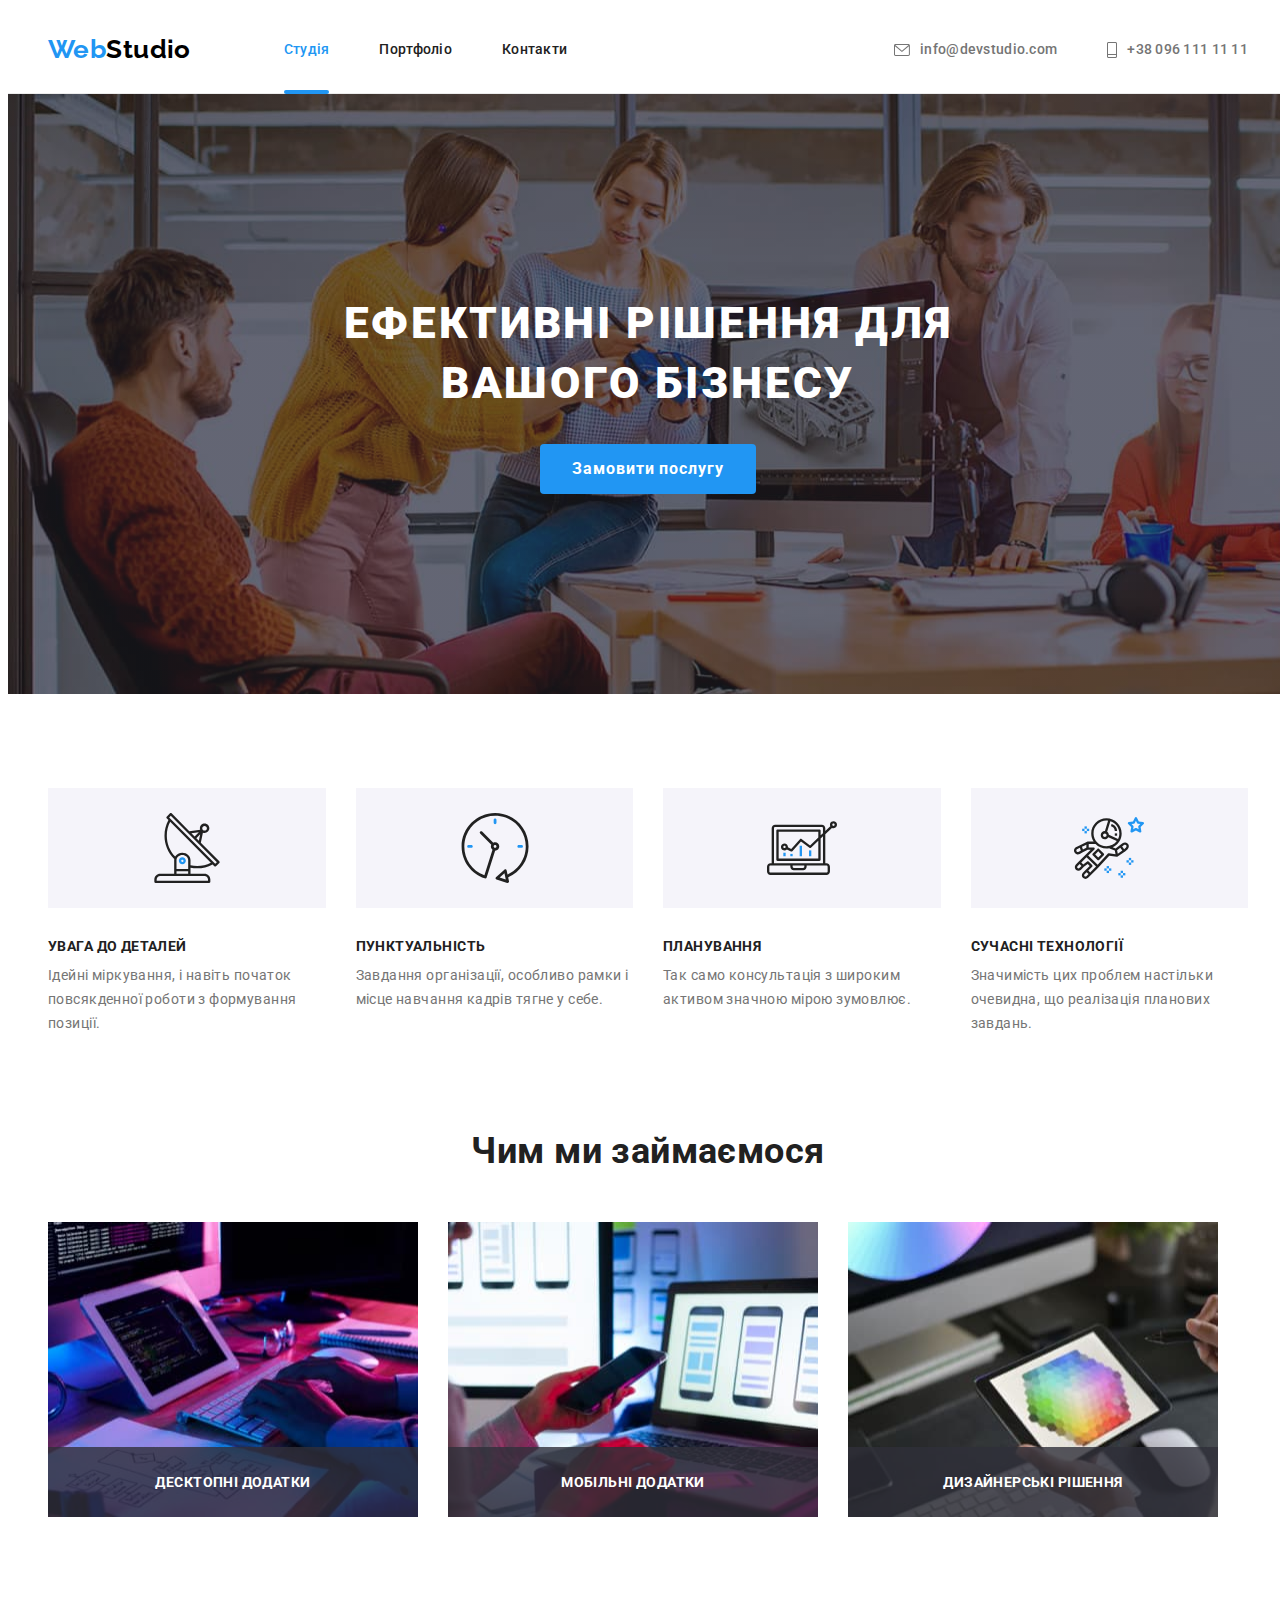
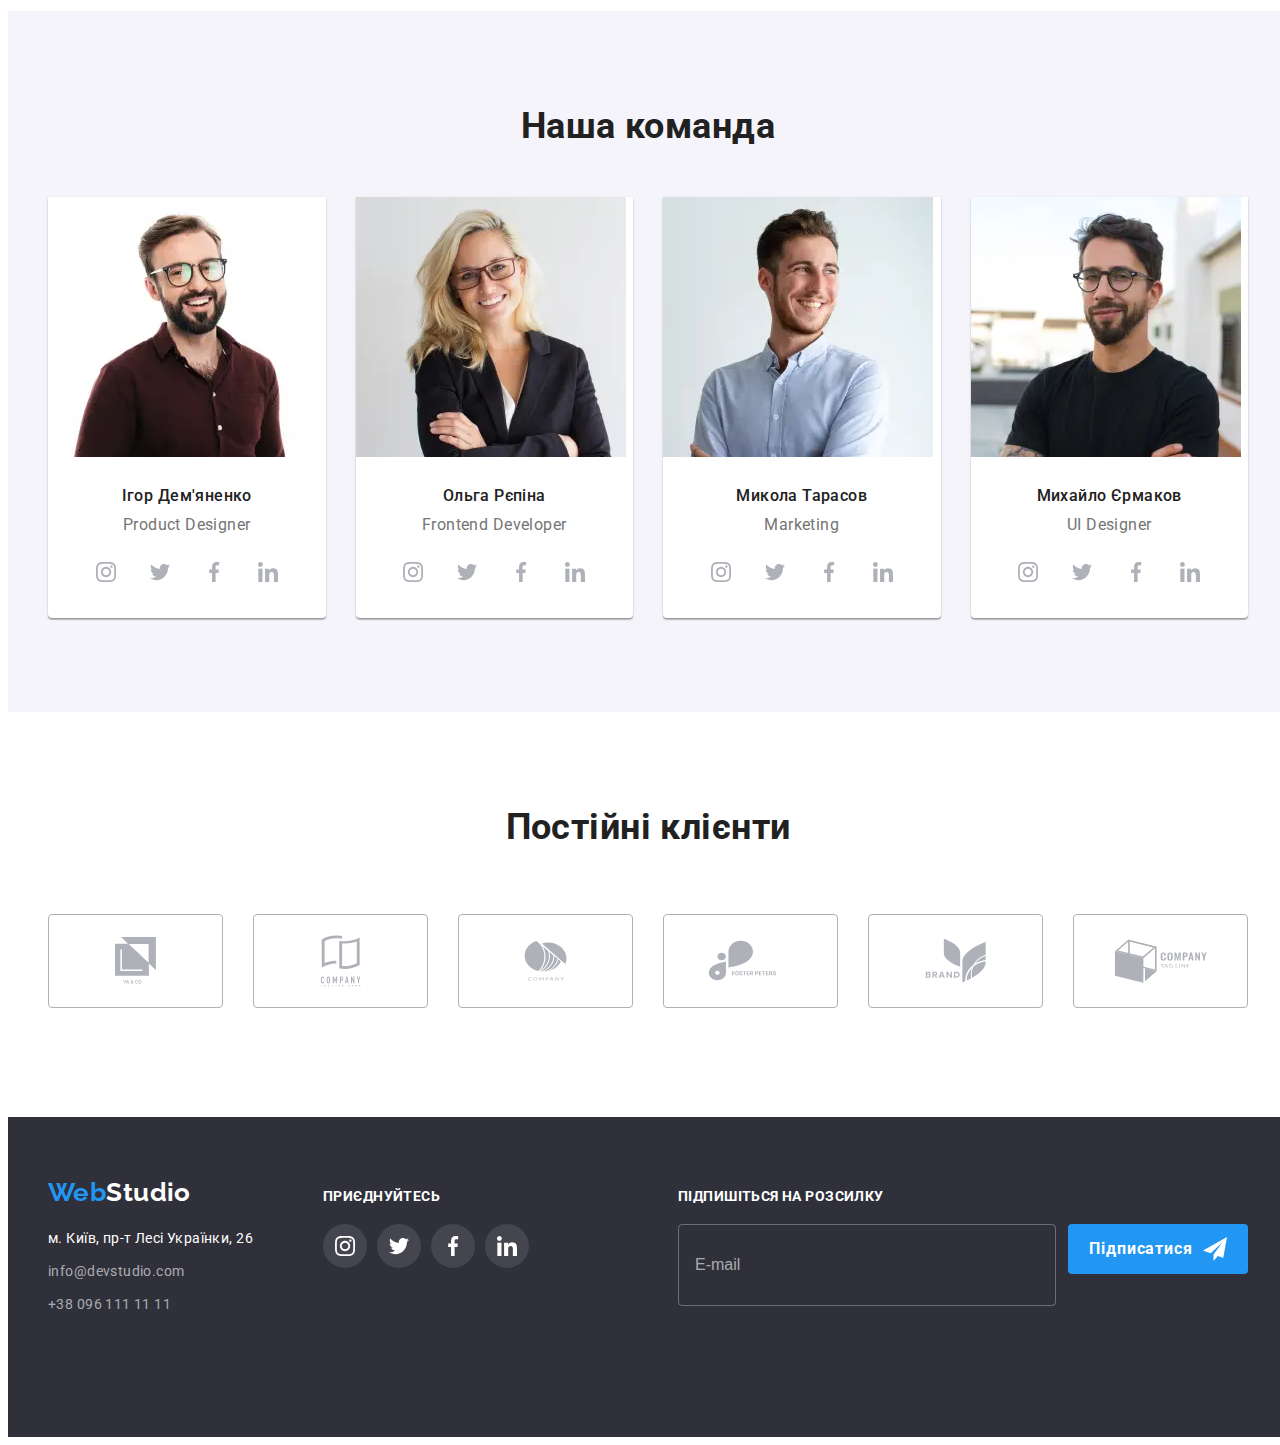
==== commit 9855744e: "added corections" ====
--- a/index.html
+++ b/index.html
@@ -64,7 +64,7 @@
                     </svg>
                 </button>
                 <ul class="menu-list list">
-                    <li class="menu-list__item"><a class="menu__link link" href="./index.html">Студія</a></li>
+                    <li class="menu-list__item"><a class="menu__link link current" href="./index.html">Студія</a></li>
                     <li class="menu-list__item"><a class="menu__link link" href="./portfolio.html">Портфоліо</a></li>
                     <li class="menu-list__item"><a class="menu__link link" href="">Контакти</a></li>
                 </ul>
@@ -515,8 +515,8 @@
                     <b class="title-subscription">Підпишіться на розсилку</b>
                 </div>
                 <div class="form-field-subscription">
-                    <label>
-                        <input class="email-subscription" type="email" name="email" placeholder="E-mail">
+                    <label class="email-subscription">
+                        <input class="email-subscription__input" type="email" name="email" placeholder="E-mail">
                     </label>
                     <button type="submit" class="btn-subscription">
                         <span> Підписатися</span>
--- a/css/main.min.css
+++ b/css/main.min.css
@@ -1 +1 @@
-:root{--primary-text-color: #757575;--title-text-color: #212121;--accent-color: #2196F3;--primary-white-color: #ffffff;--background-dark: #2F303A;--background-light: #fff;--primary-font-family: "Roboto", sans-serif;--secondary-font-family: "Raleway", sans-serif}.visually-hidden{position:absolute;width:1px;height:1px;margin:-1px;border:0;padding:0;white-space:nowrap;clip-path:inset(100%);clip:rect(0 0 0 0);overflow:hidden}h1,h2,h3,h4,p{margin-top:0;margin-bottom:0}ul{margin-top:0;margin-bottom:0;padding-left:0}img{display:block;max-width:100%}body{width:100%;height:100%;font-family:var(--primary-font-family);letter-spacing:.03em;font-size:14px;background-color:var(--background-light);color:var(--primary-text-color)}.link{text-decoration:none}.list{list-style:none}.container{width:100%;padding-left:15px;padding-right:15px}@media screen and (min-width: 480px){.container{width:480px;margin-left:auto;margin-right:auto}}@media screen and (min-width: 768px){.container{width:768px}}@media screen and (min-width: 1200px){.container{width:1200px}}.section{padding-top:60px;padding-bottom:60px}@media screen and (min-width: 1200px){.section{padding-top:94px;padding-bottom:94px}}.section-team{background-color:#f5f4fa}.section-work{padding-bottom:94px}.title-section{font-size:28px;font-weight:700;line-height:1.17;text-align:center;color:var(--title-text-color)}@media screen and (min-width: 1200px){.title-section{font-size:36px;font-weight:700;line-height:1.17}}.header{position:relative;padding-top:10px;padding-bottom:10px;border-bottom:1px solid #ececec}@media screen and (min-width: 768px){.header{padding-top:21px;padding-bottom:21px}}@media screen and (min-width: 1200px){.header{padding-top:24px;padding-bottom:25px}}.header-container{display:flex;justify-content:space-between;align-items:center}.header-logo{font-size:24px;font-weight:700;line-height:1.17;font-family:var(--secondary-font-family);color:#000}@media screen and (min-width: 768px){.header-logo{margin-right:87px}}@media screen and (min-width: 1200px){.header-logo{margin-right:93px;font-size:26px;font-weight:700;line-height:1.38}}.part-logo{color:var(--accent-color)}.nav{display:flex;align-items:center}.nav-list{display:flex;justify-content:space-between}.nav-list__item:not(:last-child){margin-right:50px}.nav__link{display:block;color:var(--title-text-color);font-family:inherit;font-size:14px;font-weight:500;line-height:1.14;letter-spacing:.02em;transition-property:color;transition-duration:250ms;transition-timing-function:cubic-bezier(0.4, 0, 0.2, 1);transition-delay:0ms}.nav__link:hover,.nav__link:focus{color:var(--accent-color)}.current{position:relative;color:var(--accent-color)}.current::after{position:absolute;top:46px;left:0;content:" ";display:block;width:100%;height:4px;border-radius:2px;background-color:var(--accent-color)}@media screen and (min-width: 1200px){.current::after{top:48px}}.contacts{display:flex;margin-left:78px}@media screen and (min-width: 1200px){.contacts{margin-left:auto}}.contact{display:flex;align-items:center;transition-property:color;transition-duration:250ms;transition-timing-function:cubic-bezier(0.4, 0, 0.2, 1);transition-delay:0ms;color:inherit;font-weight:500;line-height:1.1;letter-spacing:.02em}.contact__mail{margin-right:50px}.contact:hover,.contact:focus{color:var(--accent-color)}.contact__icon{margin-right:10px;fill:currentColor}@media screen and (min-width: 768px){.mobile-menu{display:none}.mobile-open-btn{display:none}}@media screen and (max-width: 1199px){.contacts{display:flex;flex-direction:column;margin-left:78px}.contact{display:flex;align-items:center;color:inherit;font-size:12px;font-weight:500;line-height:1.17;letter-spacing:.02em}.contact__mail{margin-bottom:10px}.contact:hover,.contact:focus{color:var(--accent-color)}.contact__icon{margin-right:10px;fill:currentColor}}@media screen and (max-width: 767px){.nav-list{display:none}.contacts{display:none}.mobile-menu__container{position:relative;padding-top:48px;padding-left:40px;padding-bottom:48px}.mobile-menu{position:absolute;top:0;left:0;width:100%;height:100vh;z-index:2;overflow:auto;position:fixed;background-color:#fff;opacity:0;visibility:hidden;pointer-events:none}.mobile-menu.is-open{opacity:1;visibility:visible;pointer-events:auto}.mobile-open-btn{padding:0px;display:flex;justify-content:center;align-items:center;background-color:rgba(0,0,0,0);border:none}.mobile-open-btn:hover,.mobile-open-btn:focus{fill:var(--accent-color)}.mobile-close-btn{position:absolute;top:10px;right:15px;padding:0;background-color:rgba(0,0,0,0);border:none;transition-property:color;transition-duration:250ms;transition-timing-function:cubic-bezier(0.4, 0, 0.2, 1);transition-delay:0ms}.mobile-close-btn:hover,.mobile-close-btn:focus{fill:var(--accent-color)}.menu-list{margin-bottom:306px}.menu-list__item:not(:last-child){margin-bottom:32px}.menu__link{color:var(--title-text-color);font-family:inherit;font-size:40px;font-weight:500;line-height:1.17;transition-property:color;transition-duration:250ms;transition-timing-function:cubic-bezier(0.4, 0, 0.2, 1);transition-delay:0ms}.menu__link:hover,.menu__link:focus{color:var(--accent-color)}.menu-contact__icon{margin-bottom:32px}.menu-contacts{margin-bottom:64px}.menu-contact__tel{font-family:inherit;font-size:34px;font-weight:500;line-height:1.17;color:var(--accent-color)}.menu-contact__mail{font-family:inherit;font-size:24px;font-weight:500;line-height:1.17;color:inherit}.menu-social{display:flex;align-items:center}.menu-social__link{display:inline-block;font-size:18px;font-weight:500;line-height:1.22;color:var(--accent-color)}.menu-social__item:not(:last-child)::after{content:"";margin-left:10px;margin-right:10px;width:22px;height:0;border:1px solid rgba(33,33,33,.2);transform:rotate(90deg)}}.hero{padding-top:118px;padding-bottom:118px;margin-right:auto;margin-left:auto;text-align:center;background-image:linear-gradient(rgba(47, 48, 58, 0.4), rgba(47, 48, 58, 0.4)),url(../images/hw-8/hero-img.jpg);background-size:cover;background-color:#c4c4c4}@media(min-device-pixel-ratio: 2),(min-resolution: 192dpi),(min-resolution: 2dppx){.hero{background-image:linear-gradient(rgba(47, 48, 58, 0.4), rgba(47, 48, 58, 0.4)),url(../images/hw-8/hero-img@2x.jpg)}}.hero-title{width:360px;margin:auto;font-size:26px;font-weight:900;line-height:1.62;text-align:center;letter-spacing:.06em;text-transform:uppercase;color:var(--primary-white-color)}.main-button{min-width:200px;padding:10px 24px;margin-top:30px;font-family:inherit;font-size:16px;font-weight:700;line-height:1.88;text-align:center;letter-spacing:.06em;border:rgba(0,0,0,0);border-radius:4px;color:var(--primary-white-color);background-color:var(--accent-color);cursor:pointer;transition-property:background-color;transition-duration:250ms;transition-timing-function:cubic-bezier(0.4, 0, 0.2, 1);transition-delay:0ms}.main-button:hover,.main-button:focus{background-color:#188ce8}@media screen and (min-width: 768px){.hero{background-image:linear-gradient(rgba(47, 48, 58, 0.4), rgba(47, 48, 58, 0.4)),url(../images/hw-8/hero-tablet.jpg);background-size:cover;background-color:#c4c4c4}}@media screen and (min-width: 768px)and (min-device-pixel-ratio: 2),screen and (min-width: 768px)and (min-resolution: 192dpi),screen and (min-width: 768px)and (min-resolution: 2dppx){.hero{background-image:linear-gradient(rgba(47, 48, 58, 0.4), rgba(47, 48, 58, 0.4)),url(../images/hw-8/hero-tablet@2x.jpg)}}@media screen and (min-width: 1200px){.hero{max-width:1600px;padding-top:200px;padding-bottom:200px;background-image:linear-gradient(rgba(47, 48, 58, 0.4), rgba(47, 48, 58, 0.4)),url(../images/hw-8/hero-desktop.jpg);background-size:cover;background-color:#c4c4c4}}@media screen and (min-width: 1200px)and (min-device-pixel-ratio: 2),screen and (min-width: 1200px)and (min-resolution: 192dpi),screen and (min-width: 1200px)and (min-resolution: 2dppx){.hero{background-image:linear-gradient(rgba(47, 48, 58, 0.4), rgba(47, 48, 58, 0.4)),url(../images/hw-8/hero-desktop@2x.jpg)}}@media screen and (min-width: 1200px){.hero-title{width:696px;margin:auto;font-size:44px;font-weight:900;line-height:1.36}}@media screen and (min-width: 1200px){.main-button{min-width:216px;padding:10px 30px}}.features-icon{display:flex;justify-content:center;align-items:center;height:120px;background-color:#f5f4fa}@media screen and (max-width: 767px){.features-list__item:not(:last-child){margin-bottom:30px}}.title-list{margin-top:30px;font-size:14px;font-weight:700;line-height:1.17;text-transform:uppercase;text-align:center;color:var(--title-text-color)}.decription{font-size:14px;font-weight:400;line-height:1.71;margin-top:10px}@media screen and (min-width: 768px){.features-list{display:flex;flex-wrap:wrap;margin:-15px}.features-list__item{width:calc((100% - 60px)/2);margin:15px}.features-icon{display:flex;justify-content:center;align-items:center;height:120px;background-color:#f5f4fa}.title-list{text-align:left}}@media screen and (min-width: 1200px){.features-list{margin:-15px}.features-list__item{width:calc((100% - 120px)/4);margin:15px}}@media screen and (max-width: 1199px){.section-work{display:none}}.work-list{display:flex;margin-top:50px;margin-right:-30px}.work-list__item{position:relative;margin-right:30px}.desc-overlay{position:absolute;bottom:0;left:0;width:100%;height:70px;display:flex;justify-content:center;align-items:center;background-color:rgba(47,48,58,.8);color:var(--primary-white-color);text-transform:uppercase;font-weight:700;font-size:14px;line-height:1.2}.title-card{font-size:16px;font-weight:500;line-height:1.17;text-align:center;color:var(--title-text-color)}.list-card{display:flex;flex-wrap:wrap;margin-top:30px}@media screen and (min-width: 768px){.list-card{gap:30px}}@media screen and (min-width: 1200px){.list-card{margin-top:50px}}.list-card__item{box-shadow:0px 1px 3px rgba(0,0,0,.12),0px 1px 1px rgba(0,0,0,.14),0px 2px 1px rgba(0,0,0,.2);border-radius:0px 0px 4px 4px;background-color:#fff}@media screen and (max-width: 767px){.list-card__item{margin-bottom:30px}}@media screen and (min-width: 768px){.list-card__item{width:calc((100% - 30px)/2)}}@media screen and (min-width: 1200px){.list-card__item{width:calc((100% - 90px)/4)}}.list-card-desc{padding-top:30px;padding-bottom:24px;padding-left:auto;padding-right:auto}.desc-card{margin-top:10px;font-size:16px;font-weight:400;line-height:1.17;text-align:center}.social-list{margin-top:16px;display:flex;justify-content:center}.social-list__item:not(:last-child){margin-right:10px}.social-list__link{display:flex;align-items:center;justify-content:center;width:44px;height:44px;background-color:var(--primary-white-color);border-radius:50%;transition-property:background-color;transition-duration:250ms;transition-timing-function:cubic-bezier(0.4, 0, 0.2, 1);transition-delay:0ms}.social-list__link:hover,.social-list__link:focus{background-color:var(--accent-color)}.social-list__icon{fill:#afb1b8}@media screen and (min-width: 1200px){.social-list__icon{transition-property:fill;transition-duration:250ms;transition-timing-function:cubic-bezier(0.4, 0, 0.2, 1);transition-delay:0ms}.social-list__link:hover .social-list__icon,.social-list__link:focus .social-list__icon{fill:var(--primary-white-color)}}.clients-list{display:flex;flex-wrap:wrap;margin-top:30px;margin-right:-15px;margin-left:-15px;color:#afb1b8}@media screen and (min-width: 1200px){.clients-list{flex-wrap:nowrap;margin-top:50px}}.clients-list__item{width:calc((100% - 60px)/2);margin:15px}@media screen and (min-width: 768px){.clients-list__item{width:calc((100% - 90px)/3)}}.clients-list__link{display:flex;height:92px;justify-content:center;align-items:center;border:1px solid #afb1b8;border-radius:4px;transition-duration:250ms;transition-property:border;transition-timing-function:cubic-bezier(0.4, 0, 0.2, 1);transition-delay:0ms}.clients-list__link:hover,.clients-list__link:focus{border:1px solid var(--accent-color)}@media screen and (min-width: 1200px){.clients-list__link:not(:last-child){margin-right:30px}}.clients-list__icon{fill:#afb1b8;transition-property:fill;transition-duration:250ms;transition-timing-function:cubic-bezier(0.4, 0, 0.2, 1);transition-delay:0ms}.clients-list__link:hover .clients-list__icon,.clients-list__link:focus .clients-list__icon{fill:var(--accent-color)}.button{padding:6px 22px;border:rgba(0,0,0,0);font-family:inherit;font-size:16px;font-weight:500;line-height:1.63;text-align:center;color:var(--title-text-color);cursor:pointer;border-radius:4px;transition:background-color 250ms cubic-bezier(0.4, 0, 0.2, 1),color 250ms cubic-bezier(0.4, 0, 0.2, 1),box-shadow 250ms cubic-bezier(0.4, 0, 0.2, 1)}.button:hover,.button:focus{color:var(--primary-white-color);background-color:var(--accent-color);box-shadow:0px 3px 1px rgba(0,0,0,.1),0px 1px 2px rgba(0,0,0,.08),0px 2px 2px rgba(0,0,0,.12)}.button-list{display:flex;flex-wrap:wrap;justify-content:center;margin-bottom:40px}@media screen and (min-width: 768px){.button-list{margin-bottom:30px}}@media screen and (min-width: 1200px){.button-list{margin-bottom:50px}}.button-list__item{background-color:#f5f4fa;margin-bottom:15px}.button-list__item:not(:last-child){margin-right:8px}@media screen and (min-width: 768px){.projects-list{display:flex;flex-wrap:wrap;margin-right:-30px;margin-bottom:-30px}}.projects-list__item{margin-right:30px;margin-bottom:30px}.project-list__link{display:block;transition-property:box-shadow;transition-duration:250ms;transition-timing-function:cubic-bezier(0.4, 0, 0.2, 1);transition-delay:0ms}.project-list__link:hover,.project-list__link:focus{box-shadow:0px 1px 1px rgba(0,0,0,.12),0px 4px 4px rgba(0,0,0,.06),1px 4px 6px rgba(0,0,0,.16)}.project-card{padding:20px 24px;border:1px solid #eee;border-top:none}@media(min-width: 768px)and (max-width: 1199px){.project-card{width:354px}}@media screen and (min-width: 1200px){.project-card{width:370px}}.project-title{margin-bottom:4px;font-size:18px;font-weight:700;line-height:2;letter-spacing:.06em;color:var(--title-text-color)}.project-desc{font-size:16px;font-weight:400;line-height:1.88;color:var(--primary-text-color);margin-bottom:20px}.project-desc-first{margin-bottom:56px}.project-img{position:relative;overflow:hidden}.overlay{position:absolute;top:0;left:0;width:100%;height:100%;background-color:var(--accent-color);color:var(--primary-white-color);opacity:0;transform:translateY(100%);transition:opacity 250ms cubic-bezier(0.4, 0, 0.2, 1),transform 250ms cubic-bezier(0.4, 0, 0.2, 1);padding:63px 24px;font-family:inherit;font-weight:400;font-size:18px;line-height:1.5}.project-list__link:hover .overlay{opacity:1;transform:translateY(0)}.footer{padding-top:60px;padding-bottom:60px;background-color:var(--background-dark)}.footer-logo{font-size:24px;font-weight:700;line-height:1.17;color:var(--primary-white-color);font-family:var(--secondary-font-family)}@media screen and (min-width: 1200px){.footer-logo{font-size:26px}}.address{margin-top:20px;font-style:normal;font-size:14px;font-weight:400;line-height:1.71}.address-list__item:not(:last-child){margin-bottom:8px}@media screen and (min-width: 1200px){.address-list__item:not(:last-child){margin-bottom:9px}}.address-link{color:var(--primary-white-color);transition-property:color;transition-duration:250ms;transition-timing-function:cubic-bezier(0.4, 0, 0.2, 1);transition-delay:0ms}.address-link:hover,.address-link:focus{color:var(--accent-color)}.address-contact-link{color:rgba(255,255,255,.6);transition-property:color;transition-duration:250ms;transition-timing-function:cubic-bezier(0.4, 0, 0.2, 1);transition-delay:0ms}.address-contact-link:hover,.address-contact-link:focus{color:var(--accent-color)}.footer-container{text-align:center}@media screen and (min-width: 1200px){.footer-container{display:flex;align-items:baseline;text-align:left}}@media screen and (min-width: 768px){.tablet__footer-container{display:flex;justify-content:center;text-align:center}}@media screen and (min-width: 1200px){.tablet__footer-container{text-align:left}}.footer-address{margin-bottom:60px}@media screen and (min-width: 768px){.footer-address{margin-right:165px}}@media screen and (min-width: 1200px){.footer-address{margin-right:70px}}.title-social{margin-bottom:20px;font-size:14px;font-weight:700;line-height:1.17;text-transform:uppercase;color:var(--primary-white-color)}.footer-social-list{display:flex;justify-content:center;margin-bottom:60px}.footer-social-list__item:not(:last-child){margin-right:10px}.footer-social-list__link{display:flex;align-items:center;justify-content:center;width:44px;height:44px;color:var(--primary-white-color);background-color:rgba(255,255,255,.1);border-radius:50%;transition-property:background-color;transition-duration:250ms;transition-timing-function:cubic-bezier(0.4, 0, 0.2, 1);transition-delay:0ms}.footer-social-list__link:hover,.footer-social-list__link:focus{background-color:var(--accent-color)}.footer-social-list__icon{fill:currentColor;transition-property:fill;transition-duration:250ms;transition-timing-function:cubic-bezier(0.4, 0, 0.2, 1);transition-delay:0ms}.footer-social-list__link:hover .footer-social-list__icon,.footer-social-list__link:focus .footer-social-list__icon{fill:var(--primary-white-color)}@media screen and (min-width: 1200px){.form-subscription{width:570px;margin-left:auto}.form-field-subscription{display:flex}}.footer-title-subscription{margin-bottom:20px}.title-subscription{font-size:14px;font-weight:700;line-height:1.17;text-transform:uppercase;color:var(--primary-white-color)}.email-subscription{width:450px;height:50px;padding-top:15px;padding-left:16px;padding-bottom:15px;border:1px solid rgba(255,255,255,.3);border-radius:4px;color:var(--primary-white-color);background-color:rgba(0,0,0,0);font-size:16px;font-weight:400;line-height:1.25}@media screen and (min-width: 1200px){.email-subscription{width:358px}}.email-subscription::placeholder{color:rgba(255,255,255,.6)}.email-subscription:focus{outline:none}.btn-subscription{display:flex;align-items:center;justify-content:center;width:200px;height:50px;font-family:inherit;font-size:16px;font-weight:700;line-height:1.88;text-align:center;letter-spacing:.06em;background-color:#2196f3;color:var(--primary-white-color);border:rgba(0,0,0,0);border-radius:4px}@media screen and (max-width: 1199px){.btn-subscription{margin-top:20px;margin-right:auto;margin-left:auto}}@media screen and (min-width: 1200px){.btn-subscription{margin-left:12px}}.img-subscription{fill:var(--primary-white-color);margin-left:12px}@media screen and (min-width: 10px){.img-subscription{margin-left:10px}}.backdrop{position:fixed;top:0;left:0;width:100%;height:100%;background:rgba(47,48,58,.4);opacity:1;transition:opacity 250ms cubic-bezier(0.4, 0, 0.2, 1),visibility 250ms cubic-bezier(0.4, 0, 0.2, 1),scale 250ms cubic-bezier(0.4, 0, 0.2, 1)}.backdrop.is-hidden{opacity:0;scale:1.5;visibility:hidden;pointer-events:none}.modal{position:absolute;top:50%;left:50%;transform:translate(-50%, -50%);width:450px;height:609px;padding:40px;background-color:var(--primary-white-color)}@media screen and (min-width: 1200px){.modal{width:528px;height:581px}}.modal__btn_close{position:absolute;top:8px;right:8px;display:flex;align-items:center;justify-content:center;width:30px;height:30px;padding:0;background-color:rgba(0,0,0,0);border-radius:50%;border:1px solid rgba(0,0,0,.1);cursor:pointer}.modal__btn_close:focus{fill:var(--accent-color)}.contact-title-form{display:block;margin-bottom:12px;font-size:20px;font-weight:700;line-height:1.5;text-align:center;color:var(--title-text-color)}@media screen and (min-width: 1200px){.contact-title-form{line-height:1.2}}.form-field{display:block}.form-field__name{display:block;margin-bottom:4px;font-size:12px;font-weight:400;line-height:1.17;letter-spacing:.01em}.contact-form-wrapper{position:relative;margin-bottom:10px;display:block}.contact-form__input{width:100%;height:40px;padding-left:40px;border:1px solid rgba(33,33,33,.2);border-radius:4px;transition:border-color 250ms cubic-bezier(0.4, 0, 0.2, 1)}.contact-form__input:focus{outline:none;border-color:#2196f3}.contact-form__img{position:absolute;top:50%;left:12px;transform:translateY(-50%);transition:fill 250ms cubic-bezier(0.4, 0, 0.2, 1)}.contact-form__input:focus+.contact-form__img{fill:var(--accent-color)}.contact-form__message{display:block;width:100%;height:120px;margin-bottom:20px;padding:12px 16px;letter-spacing:.01em;font-size:14px;font-weight:400;line-height:1.17;font-size:12px;resize:none;border:1px solid rgba(33,33,33,.2);border-radius:4px;transition:border-color 250ms cubic-bezier(0.4, 0, 0.2, 1)}@media screen and (min-width: 1200px){.contact-form__message{font-size:12px;font-weight:400;line-height:1.17}}.contact-form__message:focus{outline:none;border-color:#2196f3}.contact-form__message::placeholder{color:rgba(117,117,117,.5)}.contact-form-checkbox{margin-bottom:30px;display:flex;justify-content:center}.contact-form-checkbox__label{display:flex;align-items:center;font-size:12px;font-weight:400;line-height:1.17;color:var(--primary-text-color)}@media screen and (min-width: 1200px){.contact-form-checkbox__label{font-size:14px;font-weight:400;line-height:1.71}}.contact-form-checkbox__label::before{display:inline-block;content:"";width:16px;height:15px;border:2px solid #212121;border-radius:2px;margin-right:8px}.contact-checkbox__input:checked+.contact-form-checkbox__label::before{background-image:url(../images/hw-6/Vector.svg);background-color:#2196f3;background-size:contain;background-repeat:no-repeat;background-position:50% 50%;border-color:#2196f3}.contact-checkbox__link{color:var(--accent-color);margin-left:5px}.contact-btn_submit{display:block;margin:0 auto;padding:10px 30px;width:200px;height:50px;font-family:inherit;font-size:16px;font-weight:700;line-height:1.88;text-align:center;letter-spacing:.06em;border:rgba(0,0,0,0);border-radius:4px;color:var(--primary-white-color);background-color:var(--accent-color);cursor:pointer;transition-property:background-color;transition-duration:250ms;transition-timing-function:cubic-bezier(0.4, 0, 0.2, 1);transition-delay:0ms}/*# sourceMappingURL=main.min.css.map */+:root{--primary-text-color: #757575;--title-text-color: #212121;--accent-color: #2196F3;--primary-white-color: #ffffff;--background-dark: #2F303A;--background-light: #fff;--primary-font-family: "Roboto", sans-serif;--secondary-font-family: "Raleway", sans-serif}.visually-hidden{position:absolute;width:1px;height:1px;margin:-1px;border:0;padding:0;white-space:nowrap;clip-path:inset(100%);clip:rect(0 0 0 0);overflow:hidden}h1,h2,h3,h4,p{margin-top:0;margin-bottom:0}ul{margin-top:0;margin-bottom:0;padding-left:0}img{display:block;max-width:100%}body{width:100%;height:100%;font-family:var(--primary-font-family);letter-spacing:.03em;font-size:14px;background-color:var(--background-light);color:var(--primary-text-color)}.link{text-decoration:none}.list{list-style:none}.container{width:100%;padding-left:15px;padding-right:15px}@media screen and (min-width: 480px){.container{width:480px;margin-left:auto;margin-right:auto}}@media screen and (min-width: 768px){.container{width:768px}}@media screen and (min-width: 1200px){.container{width:1200px}}.section{padding-top:60px;padding-bottom:60px}@media screen and (min-width: 1200px){.section{padding-top:94px;padding-bottom:94px}}.section-team{background-color:#f5f4fa}.section-work{padding-bottom:94px}.title-section{font-size:28px;font-weight:700;line-height:1.17;text-align:center;color:var(--title-text-color)}@media screen and (min-width: 1200px){.title-section{font-size:36px;font-weight:700;line-height:1.17}}.header{position:relative;padding-top:10px;padding-bottom:10px;border-bottom:1px solid #ececec}@media screen and (min-width: 768px){.header{padding-top:21px;padding-bottom:21px}}@media screen and (min-width: 1200px){.header{padding-top:24px;padding-bottom:25px}}.header-container{display:flex;justify-content:space-between;align-items:center}.header-logo{font-size:24px;font-weight:700;line-height:1.17;font-family:var(--secondary-font-family);color:#000}@media screen and (min-width: 768px){.header-logo{margin-right:87px}}@media screen and (min-width: 1200px){.header-logo{margin-right:93px;font-size:26px;font-weight:700;line-height:1.38}}.part-logo{color:var(--accent-color)}.nav{display:flex;align-items:center}.nav-list{display:flex;justify-content:space-between}.nav-list__item:not(:last-child){margin-right:50px}.nav__link{display:block;color:var(--title-text-color);font-family:inherit;font-size:14px;font-weight:500;line-height:1.14;letter-spacing:.02em;transition-property:color;transition-duration:250ms;transition-timing-function:cubic-bezier(0.4, 0, 0.2, 1);transition-delay:0ms}.nav__link:hover,.nav__link:focus{color:var(--accent-color)}.menu__link{color:var(--title-text-color);font-family:inherit;font-size:40px;font-weight:500;line-height:1.17;transition-property:color;transition-duration:250ms;transition-timing-function:cubic-bezier(0.4, 0, 0.2, 1);transition-delay:0ms}.menu__link:hover,.menu__link:focus{color:var(--accent-color)}.current{color:var(--accent-color)}@media screen and (min-width: 768px){.current{position:relative}.current::after{position:absolute;top:46px;left:0;content:" ";display:block;width:100%;height:4px;border-radius:2px;background-color:var(--accent-color)}}@media screen and (min-width: 768px)and (min-width: 1200px){.current::after{top:48px}}.contacts{display:flex;margin-left:78px}@media screen and (min-width: 1200px){.contacts{margin-left:auto}}.contact{display:flex;align-items:center;transition-property:color;transition-duration:250ms;transition-timing-function:cubic-bezier(0.4, 0, 0.2, 1);transition-delay:0ms;color:inherit;font-weight:500;line-height:1.1;letter-spacing:.02em}.contact__mail{margin-right:50px}.contact:hover,.contact:focus{color:var(--accent-color)}.contact__icon{margin-right:10px;fill:currentColor}@media screen and (min-width: 768px){.mobile-menu{display:none}.mobile-open-btn{display:none}}@media screen and (max-width: 1199px){.contacts{display:flex;flex-direction:column;margin-left:78px}.contact{display:flex;align-items:center;color:inherit;font-size:12px;font-weight:500;line-height:1.17;letter-spacing:.02em}.contact__mail{margin-bottom:10px}.contact:hover,.contact:focus{color:var(--accent-color)}.contact__icon{margin-right:10px;fill:currentColor}}@media screen and (max-width: 767px){.nav-list{display:none}.contacts{display:none}.mobile-menu__container{position:relative;padding-top:48px;padding-left:40px;padding-bottom:48px}.mobile-menu{position:absolute;top:0;left:0;width:100%;height:100vh;z-index:2;overflow:auto;position:fixed;background-color:#fff;opacity:0;visibility:hidden;pointer-events:none}.mobile-menu.is-open{opacity:1;visibility:visible;pointer-events:auto}.mobile-open-btn{padding:0px;display:flex;justify-content:center;align-items:center;background-color:rgba(0,0,0,0);border:none}.mobile-open-btn:hover,.mobile-open-btn:focus{fill:var(--accent-color)}.mobile-close-btn{position:absolute;top:10px;right:15px;padding:0;background-color:rgba(0,0,0,0);border:none;transition-property:color;transition-duration:250ms;transition-timing-function:cubic-bezier(0.4, 0, 0.2, 1);transition-delay:0ms}.mobile-close-btn:hover,.mobile-close-btn:focus{fill:var(--accent-color)}.menu-list{margin-bottom:306px}.menu-list__item:not(:last-child){margin-bottom:32px}.menu-contact__icon{margin-bottom:32px}.menu-contacts{margin-bottom:64px}.menu-contact__tel{font-family:inherit;color:var(--accent-color);font-size:34px;font-weight:500;line-height:1.17}.menu-contact__mail{font-family:inherit;font-size:24px;font-weight:500;line-height:1.17;color:inherit}.menu-social{display:flex;align-items:center}.menu-social__link{display:inline-block;font-size:18px;font-weight:500;line-height:1.22;color:var(--accent-color)}.menu-social__item:not(:last-child)::after{content:"";margin-left:10px;margin-right:10px;width:22px;height:0;border:1px solid rgba(33,33,33,.2);transform:rotate(90deg)}}.hero{padding-top:118px;padding-bottom:118px;margin-right:auto;margin-left:auto;text-align:center;background-image:linear-gradient(rgba(47, 48, 58, 0.4), rgba(47, 48, 58, 0.4)),url(../images/hw-8/hero-img.jpg);background-size:cover;background-color:#c4c4c4}@media(min-device-pixel-ratio: 2),(min-resolution: 192dpi),(min-resolution: 2dppx){.hero{background-image:linear-gradient(rgba(47, 48, 58, 0.4), rgba(47, 48, 58, 0.4)),url(../images/hw-8/hero-img@2x.jpg)}}.hero-title{max-width:360px;margin:auto;font-size:26px;font-weight:900;line-height:1.62;text-align:center;letter-spacing:.06em;text-transform:uppercase;color:var(--primary-white-color)}.main-button{min-width:200px;padding:10px 24px;margin-top:30px;font-family:inherit;font-size:16px;font-weight:700;line-height:1.88;text-align:center;letter-spacing:.06em;border:rgba(0,0,0,0);border-radius:4px;color:var(--primary-white-color);background-color:var(--accent-color);cursor:pointer;transition-property:background-color;transition-duration:250ms;transition-timing-function:cubic-bezier(0.4, 0, 0.2, 1);transition-delay:0ms}.main-button:hover,.main-button:focus{background-color:#188ce8}@media screen and (min-width: 768px){.hero{background-image:linear-gradient(rgba(47, 48, 58, 0.4), rgba(47, 48, 58, 0.4)),url(../images/hw-8/hero-tablet.jpg);background-size:cover;background-color:#c4c4c4}}@media screen and (min-width: 768px)and (min-device-pixel-ratio: 2),screen and (min-width: 768px)and (min-resolution: 192dpi),screen and (min-width: 768px)and (min-resolution: 2dppx){.hero{background-image:linear-gradient(rgba(47, 48, 58, 0.4), rgba(47, 48, 58, 0.4)),url(../images/hw-8/hero-tablet@2x.jpg)}}@media screen and (min-width: 1200px){.hero{max-width:1600px;padding-top:200px;padding-bottom:200px;background-image:linear-gradient(rgba(47, 48, 58, 0.4), rgba(47, 48, 58, 0.4)),url(../images/hw-8/hero-desktop.jpg);background-size:cover;background-color:#c4c4c4}}@media screen and (min-width: 1200px)and (min-device-pixel-ratio: 2),screen and (min-width: 1200px)and (min-resolution: 192dpi),screen and (min-width: 1200px)and (min-resolution: 2dppx){.hero{background-image:linear-gradient(rgba(47, 48, 58, 0.4), rgba(47, 48, 58, 0.4)),url(../images/hw-8/hero-desktop@2x.jpg)}}@media screen and (min-width: 1200px){.hero-title{max-width:696px;margin:auto;font-size:44px;font-weight:900;line-height:1.36}}@media screen and (min-width: 1200px){.main-button{min-width:216px;padding:10px 30px}}.features-icon{display:flex;justify-content:center;align-items:center;height:120px;background-color:#f5f4fa}@media screen and (max-width: 767px){.features-list__item:not(:last-child){margin-bottom:30px}}.title-list{margin-top:30px;font-size:14px;font-weight:700;line-height:1.17;text-transform:uppercase;text-align:center;color:var(--title-text-color)}.decription{font-size:14px;font-weight:400;line-height:1.71;margin-top:10px}@media screen and (min-width: 768px){.features-list{display:flex;flex-wrap:wrap;margin:-15px}.features-list__item{width:calc((100% - 60px)/2);margin:15px}.features-icon{display:flex;justify-content:center;align-items:center;height:120px;background-color:#f5f4fa}.title-list{text-align:left}}@media screen and (min-width: 1200px){.features-list{margin:-15px}.features-list__item{width:calc((100% - 120px)/4);margin:15px}}@media screen and (max-width: 1199px){.section-work{display:none}}.work-list{display:flex;margin-top:50px;margin-right:-30px}.work-list__item{position:relative;margin-right:30px}.desc-overlay{position:absolute;bottom:0;left:0;width:100%;height:70px;display:flex;justify-content:center;align-items:center;background-color:rgba(47,48,58,.8);color:var(--primary-white-color);text-transform:uppercase;font-weight:700;font-size:14px;line-height:1.2}.title-card{font-size:16px;font-weight:500;line-height:1.17;text-align:center;color:var(--title-text-color)}.list-card{display:flex;flex-wrap:wrap;margin-top:30px}@media screen and (min-width: 768px){.list-card{gap:30px}}@media screen and (min-width: 1200px){.list-card{margin-top:50px}}.list-card__item{box-shadow:0px 1px 3px rgba(0,0,0,.12),0px 1px 1px rgba(0,0,0,.14),0px 2px 1px rgba(0,0,0,.2);border-radius:0px 0px 4px 4px;background-color:#fff}@media screen and (max-width: 767px){.list-card__item{margin-bottom:30px}}@media screen and (min-width: 768px){.list-card__item{width:calc((100% - 30px)/2)}}@media screen and (min-width: 1200px){.list-card__item{width:calc((100% - 90px)/4)}}.list-card-desc{padding-top:30px;padding-bottom:24px;padding-left:auto;padding-right:auto}.desc-card{margin-top:10px;font-size:16px;font-weight:400;line-height:1.17;text-align:center}.social-list{margin-top:16px;display:flex;justify-content:center}.social-list__item:not(:last-child){margin-right:10px}.social-list__link{display:flex;align-items:center;justify-content:center;width:44px;height:44px;background-color:var(--primary-white-color);border-radius:50%;transition-property:background-color;transition-duration:250ms;transition-timing-function:cubic-bezier(0.4, 0, 0.2, 1);transition-delay:0ms}.social-list__link:hover,.social-list__link:focus{background-color:var(--accent-color)}.social-list__icon{fill:#afb1b8}@media screen and (min-width: 1200px){.social-list__icon{transition-property:fill;transition-duration:250ms;transition-timing-function:cubic-bezier(0.4, 0, 0.2, 1);transition-delay:0ms}.social-list__link:hover .social-list__icon,.social-list__link:focus .social-list__icon{fill:var(--primary-white-color)}}.clients-list{display:flex;flex-wrap:wrap;margin-top:30px;margin-right:-15px;margin-left:-15px;color:#afb1b8}@media screen and (min-width: 1200px){.clients-list{flex-wrap:nowrap;margin-top:50px}}.clients-list__item{width:calc((100% - 60px)/2);margin:15px}@media screen and (min-width: 768px){.clients-list__item{width:calc((100% - 90px)/3)}}.clients-list__link{display:flex;height:92px;justify-content:center;align-items:center;border:1px solid #afb1b8;border-radius:4px;transition-duration:250ms;transition-property:border;transition-timing-function:cubic-bezier(0.4, 0, 0.2, 1);transition-delay:0ms}.clients-list__link:hover,.clients-list__link:focus{border:1px solid var(--accent-color)}@media screen and (min-width: 1200px){.clients-list__link:not(:last-child){margin-right:30px}}.clients-list__icon{fill:#afb1b8;transition-property:fill;transition-duration:250ms;transition-timing-function:cubic-bezier(0.4, 0, 0.2, 1);transition-delay:0ms}.clients-list__link:hover .clients-list__icon,.clients-list__link:focus .clients-list__icon{fill:var(--accent-color)}.button{padding:6px 22px;border:rgba(0,0,0,0);font-family:inherit;font-size:16px;font-weight:500;line-height:1.63;text-align:center;color:var(--title-text-color);cursor:pointer;border-radius:4px;transition:background-color 250ms cubic-bezier(0.4, 0, 0.2, 1),color 250ms cubic-bezier(0.4, 0, 0.2, 1),box-shadow 250ms cubic-bezier(0.4, 0, 0.2, 1)}.button:hover,.button:focus{color:var(--primary-white-color);background-color:var(--accent-color);box-shadow:0px 3px 1px rgba(0,0,0,.1),0px 1px 2px rgba(0,0,0,.08),0px 2px 2px rgba(0,0,0,.12)}.button-list{display:flex;flex-wrap:wrap;justify-content:center;margin-bottom:40px}@media screen and (min-width: 768px){.button-list{margin-bottom:30px}}@media screen and (min-width: 1200px){.button-list{margin-bottom:50px}}.button-list__item{background-color:#f5f4fa;margin-bottom:15px}.button-list__item:not(:last-child){margin-right:8px}.projects-list__item{margin-bottom:30px}@media screen and (min-width: 768px){.projects-list{display:flex;flex-wrap:wrap;margin-right:-30px;margin-bottom:-30px}.projects-list__item{margin-right:30px;margin-bottom:30px}}.project-list__link{display:block;transition-property:box-shadow;transition-duration:250ms;transition-timing-function:cubic-bezier(0.4, 0, 0.2, 1);transition-delay:0ms}.project-list__link:hover,.project-list__link:focus{box-shadow:0px 1px 1px rgba(0,0,0,.12),0px 4px 4px rgba(0,0,0,.06),1px 4px 6px rgba(0,0,0,.16)}.project-card{padding:20px 24px;border:1px solid #eee;border-top:none}@media(min-width: 768px)and (max-width: 1199px){.project-card{width:354px}}@media screen and (min-width: 1200px){.project-card{width:370px}}.project-title{margin-bottom:4px;font-size:18px;font-weight:700;line-height:2;letter-spacing:.06em;color:var(--title-text-color)}.project-desc{font-size:16px;font-weight:400;line-height:1.88;color:var(--primary-text-color);margin-bottom:20px}@media(min-width: 768px)and (max-width: 1199px){.project-desc-first{margin-bottom:56px}}.project-img{position:relative;overflow:hidden}.overlay{position:absolute;top:0;left:0;width:100%;height:100%;background-color:var(--accent-color);color:var(--primary-white-color);opacity:0;transform:translateY(100%);transition:opacity 250ms cubic-bezier(0.4, 0, 0.2, 1),transform 250ms cubic-bezier(0.4, 0, 0.2, 1);overflow:auto;display:flex;align-items:center;font-family:inherit;font-weight:400;font-size:18px;line-height:1.5}@media screen and (min-width: 480px){.overlay{padding:77px 24px}}@media screen and (min-width: 768px){.overlay{padding:49px 24px 77px 24px}}@media screen and (min-width: 1200px){.overlay{padding:63px 24px}}.project-list__link:hover .overlay{opacity:1;transform:translateY(0)}.footer{padding-top:60px;padding-bottom:60px;background-color:var(--background-dark)}.footer-logo{font-size:24px;font-weight:700;line-height:1.17;color:var(--primary-white-color);font-family:var(--secondary-font-family)}@media screen and (min-width: 1200px){.footer-logo{font-size:26px}}.address{margin-top:20px;font-style:normal;font-size:14px;font-weight:400;line-height:1.71}.address-list__item:not(:last-child){margin-bottom:8px}@media screen and (min-width: 1200px){.address-list__item:not(:last-child){margin-bottom:9px}}.address-link{color:var(--primary-white-color);transition-property:color;transition-duration:250ms;transition-timing-function:cubic-bezier(0.4, 0, 0.2, 1);transition-delay:0ms}.address-link:hover,.address-link:focus{color:var(--accent-color)}.address-contact-link{color:rgba(255,255,255,.6);transition-property:color;transition-duration:250ms;transition-timing-function:cubic-bezier(0.4, 0, 0.2, 1);transition-delay:0ms}.address-contact-link:hover,.address-contact-link:focus{color:var(--accent-color)}.footer-container{text-align:center}@media screen and (min-width: 1200px){.footer-container{display:flex;align-items:baseline;text-align:left}}@media screen and (min-width: 768px){.tablet__footer-container{display:flex;justify-content:center;text-align:center}}@media screen and (min-width: 1200px){.tablet__footer-container{text-align:left;align-items:baseline}}.footer-address{margin-bottom:60px}@media screen and (min-width: 768px){.footer-address{margin-right:165px}}@media screen and (min-width: 1200px){.footer-address{margin-right:70px}}.title-social{margin-bottom:20px;font-size:14px;font-weight:700;line-height:1.17;text-transform:uppercase;color:var(--primary-white-color)}.footer-social-list{display:flex;justify-content:center;margin-bottom:60px}.footer-social-list__item:not(:last-child){margin-right:10px}.footer-social-list__link{display:flex;align-items:center;justify-content:center;width:44px;height:44px;color:var(--primary-white-color);background-color:rgba(255,255,255,.1);border-radius:50%;transition-property:background-color;transition-duration:250ms;transition-timing-function:cubic-bezier(0.4, 0, 0.2, 1);transition-delay:0ms}.footer-social-list__link:hover,.footer-social-list__link:focus{background-color:var(--accent-color)}.footer-social-list__icon{fill:currentColor;transition-property:fill;transition-duration:250ms;transition-timing-function:cubic-bezier(0.4, 0, 0.2, 1);transition-delay:0ms}.footer-social-list__link:hover .footer-social-list__icon,.footer-social-list__link:focus .footer-social-list__icon{fill:var(--primary-white-color)}@media screen and (min-width: 1200px){.form-subscription{width:570px;margin-left:auto}.form-field-subscription{display:flex}}.footer-title-subscription{margin-bottom:20px}.title-subscription{font-size:14px;font-weight:700;line-height:1.17;text-transform:uppercase;color:var(--primary-white-color)}.email-subscription__input{width:100%;height:50px;padding-top:15px;padding-left:16px;padding-bottom:15px;border:1px solid rgba(255,255,255,.3);border-radius:4px;color:var(--primary-white-color);background-color:rgba(0,0,0,0);font-size:16px;font-weight:400;line-height:1.25}@media screen and (min-width: 480px){.email-subscription__input{width:450px}}@media screen and (min-width: 1200px){.email-subscription__input{width:358px}}.email-subscription__input::placeholder{color:rgba(255,255,255,.6)}.email-subscription__input:focus{outline:none}.btn-subscription{display:flex;align-items:center;justify-content:center;width:200px;height:50px;font-family:inherit;font-size:16px;font-weight:700;line-height:1.88;text-align:center;letter-spacing:.06em;background-color:#2196f3;color:var(--primary-white-color);border:rgba(0,0,0,0);border-radius:4px;cursor:pointer}@media screen and (max-width: 1199px){.btn-subscription{margin-top:20px;margin-right:auto;margin-left:auto}}@media screen and (min-width: 1200px){.btn-subscription{margin-left:12px}}.img-subscription{fill:var(--primary-white-color);margin-left:12px}@media screen and (min-width: 10px){.img-subscription{margin-left:10px}}.backdrop{position:fixed;top:0;left:0;width:100%;height:100%;background:rgba(47,48,58,.4);opacity:1;transition:opacity 250ms cubic-bezier(0.4, 0, 0.2, 1),visibility 250ms cubic-bezier(0.4, 0, 0.2, 1),scale 250ms cubic-bezier(0.4, 0, 0.2, 1)}.backdrop.is-hidden{opacity:0;scale:1.5;visibility:hidden;pointer-events:none}.modal{position:absolute;top:50%;left:50%;transform:translate(-50%, -50%);width:100%;padding:40px;background-color:var(--primary-white-color)}@media screen and (min-width: 480px){.modal{width:450px;height:609px}}@media screen and (min-width: 1200px){.modal{width:528px;height:581px}}.modal__btn_close{position:absolute;top:8px;right:8px;display:flex;align-items:center;justify-content:center;width:30px;height:30px;padding:0;background-color:rgba(0,0,0,0);border-radius:50%;border:1px solid rgba(0,0,0,.1);cursor:pointer}.modal__btn_close:focus{fill:var(--accent-color)}.contact-title-form{display:block;margin-bottom:12px;font-size:20px;font-weight:700;line-height:1.5;text-align:center;color:var(--title-text-color)}@media screen and (min-width: 1200px){.contact-title-form{line-height:1.2}}.form-field{display:block}.form-field__name{display:block;margin-bottom:4px;font-size:12px;font-weight:400;line-height:1.17;letter-spacing:.01em}.contact-form-wrapper{position:relative;margin-bottom:10px;display:block}.contact-form__input{width:100%;height:40px;padding-left:40px;border:1px solid rgba(33,33,33,.2);border-radius:4px;transition:border-color 250ms cubic-bezier(0.4, 0, 0.2, 1)}.contact-form__input:focus{outline:none;border-color:#2196f3}.contact-form__img{position:absolute;top:50%;left:12px;transform:translateY(-50%);transition:fill 250ms cubic-bezier(0.4, 0, 0.2, 1)}.contact-form__input:focus+.contact-form__img{fill:var(--accent-color)}.contact-form__message{display:block;width:100%;height:120px;margin-bottom:20px;padding:12px 16px;letter-spacing:.01em;font-size:14px;font-weight:400;line-height:1.17;font-size:12px;resize:none;border:1px solid rgba(33,33,33,.2);border-radius:4px;transition:border-color 250ms cubic-bezier(0.4, 0, 0.2, 1)}@media screen and (min-width: 1200px){.contact-form__message{font-size:12px;font-weight:400;line-height:1.17}}.contact-form__message:focus{outline:none;border-color:#2196f3}.contact-form__message::placeholder{color:rgba(117,117,117,.5)}.contact-form-checkbox{margin-bottom:30px;display:flex;justify-content:center}.contact-form-checkbox__label{display:flex;align-items:center;font-size:12px;font-weight:400;line-height:1.17;color:var(--primary-text-color)}@media screen and (min-width: 1200px){.contact-form-checkbox__label{font-size:14px;font-weight:400;line-height:1.71}}.contact-form-checkbox__label::before{display:inline-block;content:"";width:16px;height:15px;border:2px solid #212121;border-radius:2px;margin-right:8px}.contact-checkbox__input:checked+.contact-form-checkbox__label::before{background-image:url(../images/hw-6/Vector.svg);background-color:#2196f3;background-size:contain;background-repeat:no-repeat;background-position:50% 50%;border-color:#2196f3}.contact-checkbox__link{color:var(--accent-color);margin-left:5px}.contact-btn_submit{display:block;margin:0 auto;padding:10px 30px;width:200px;height:50px;font-family:inherit;font-size:16px;font-weight:700;line-height:1.88;text-align:center;letter-spacing:.06em;border:rgba(0,0,0,0);border-radius:4px;color:var(--primary-white-color);background-color:var(--accent-color);cursor:pointer;transition-property:background-color;transition-duration:250ms;transition-timing-function:cubic-bezier(0.4, 0, 0.2, 1);transition-delay:0ms}/*# sourceMappingURL=main.min.css.map */